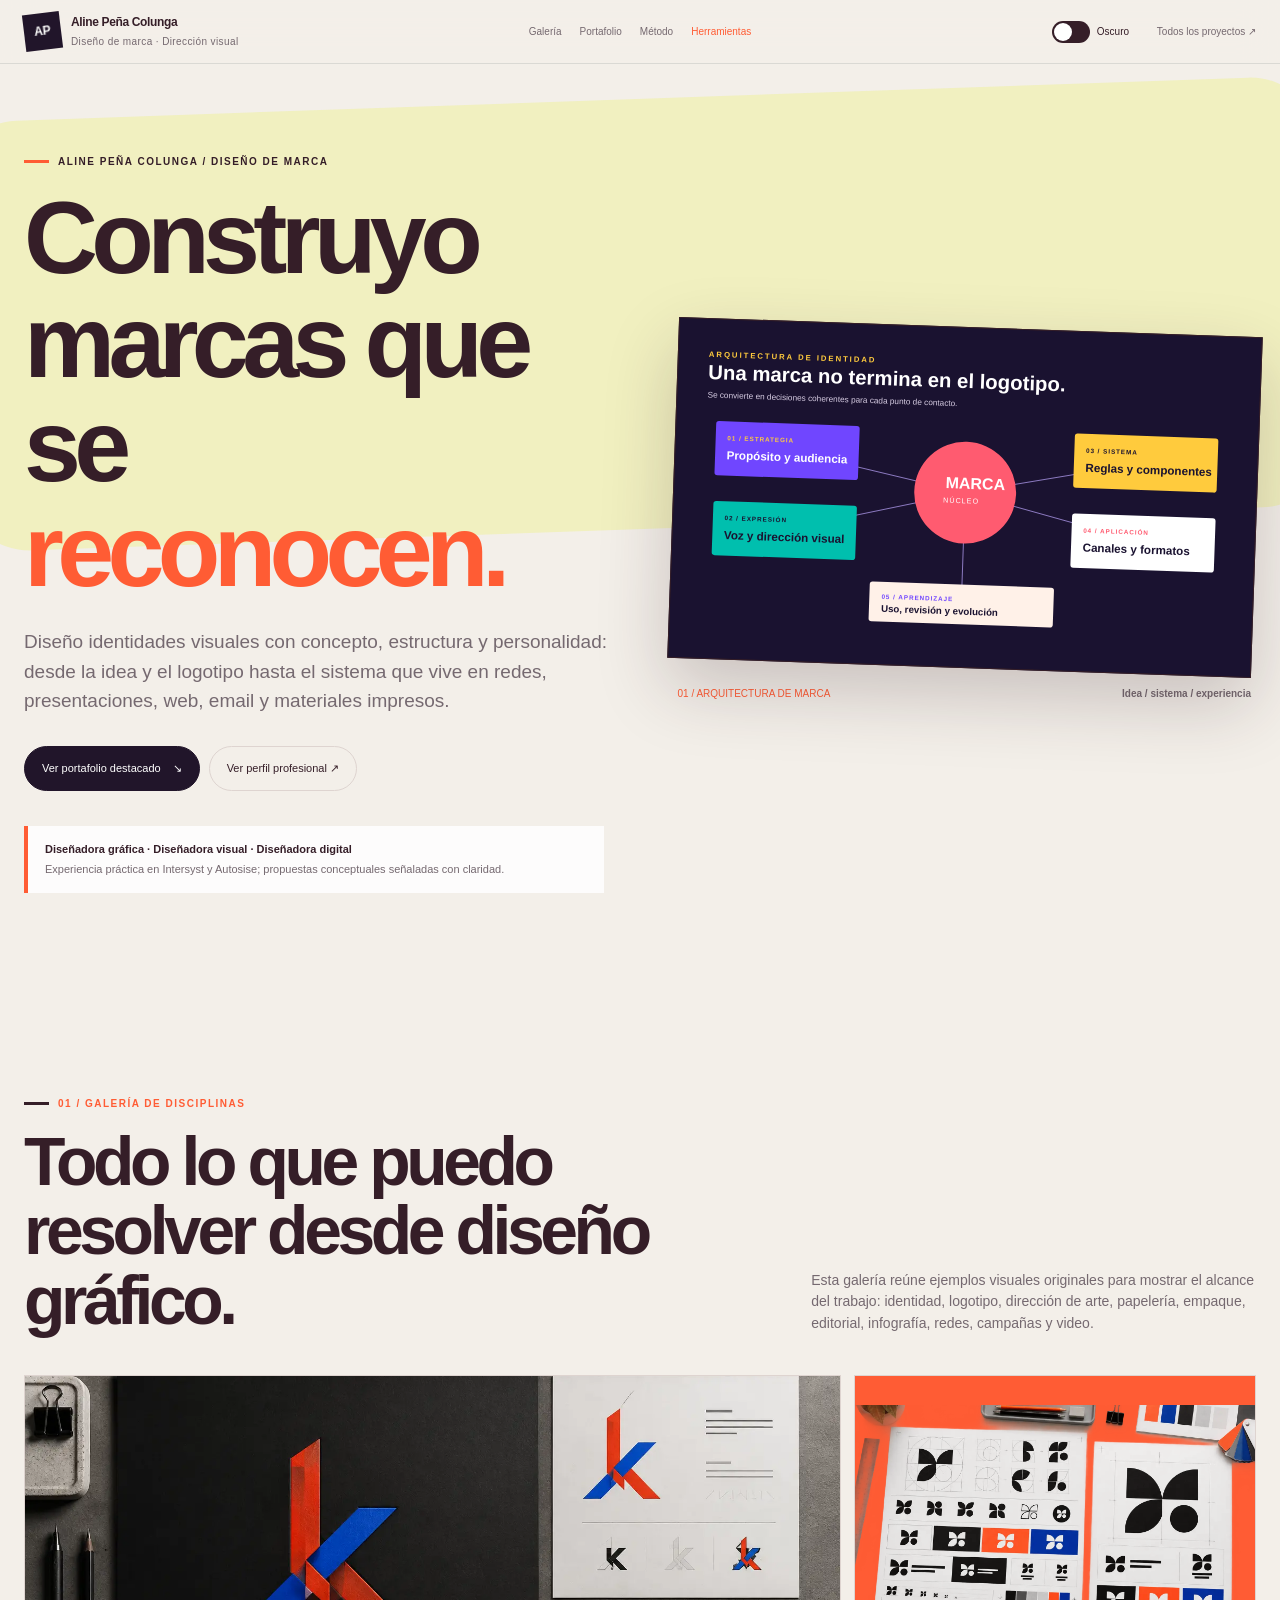
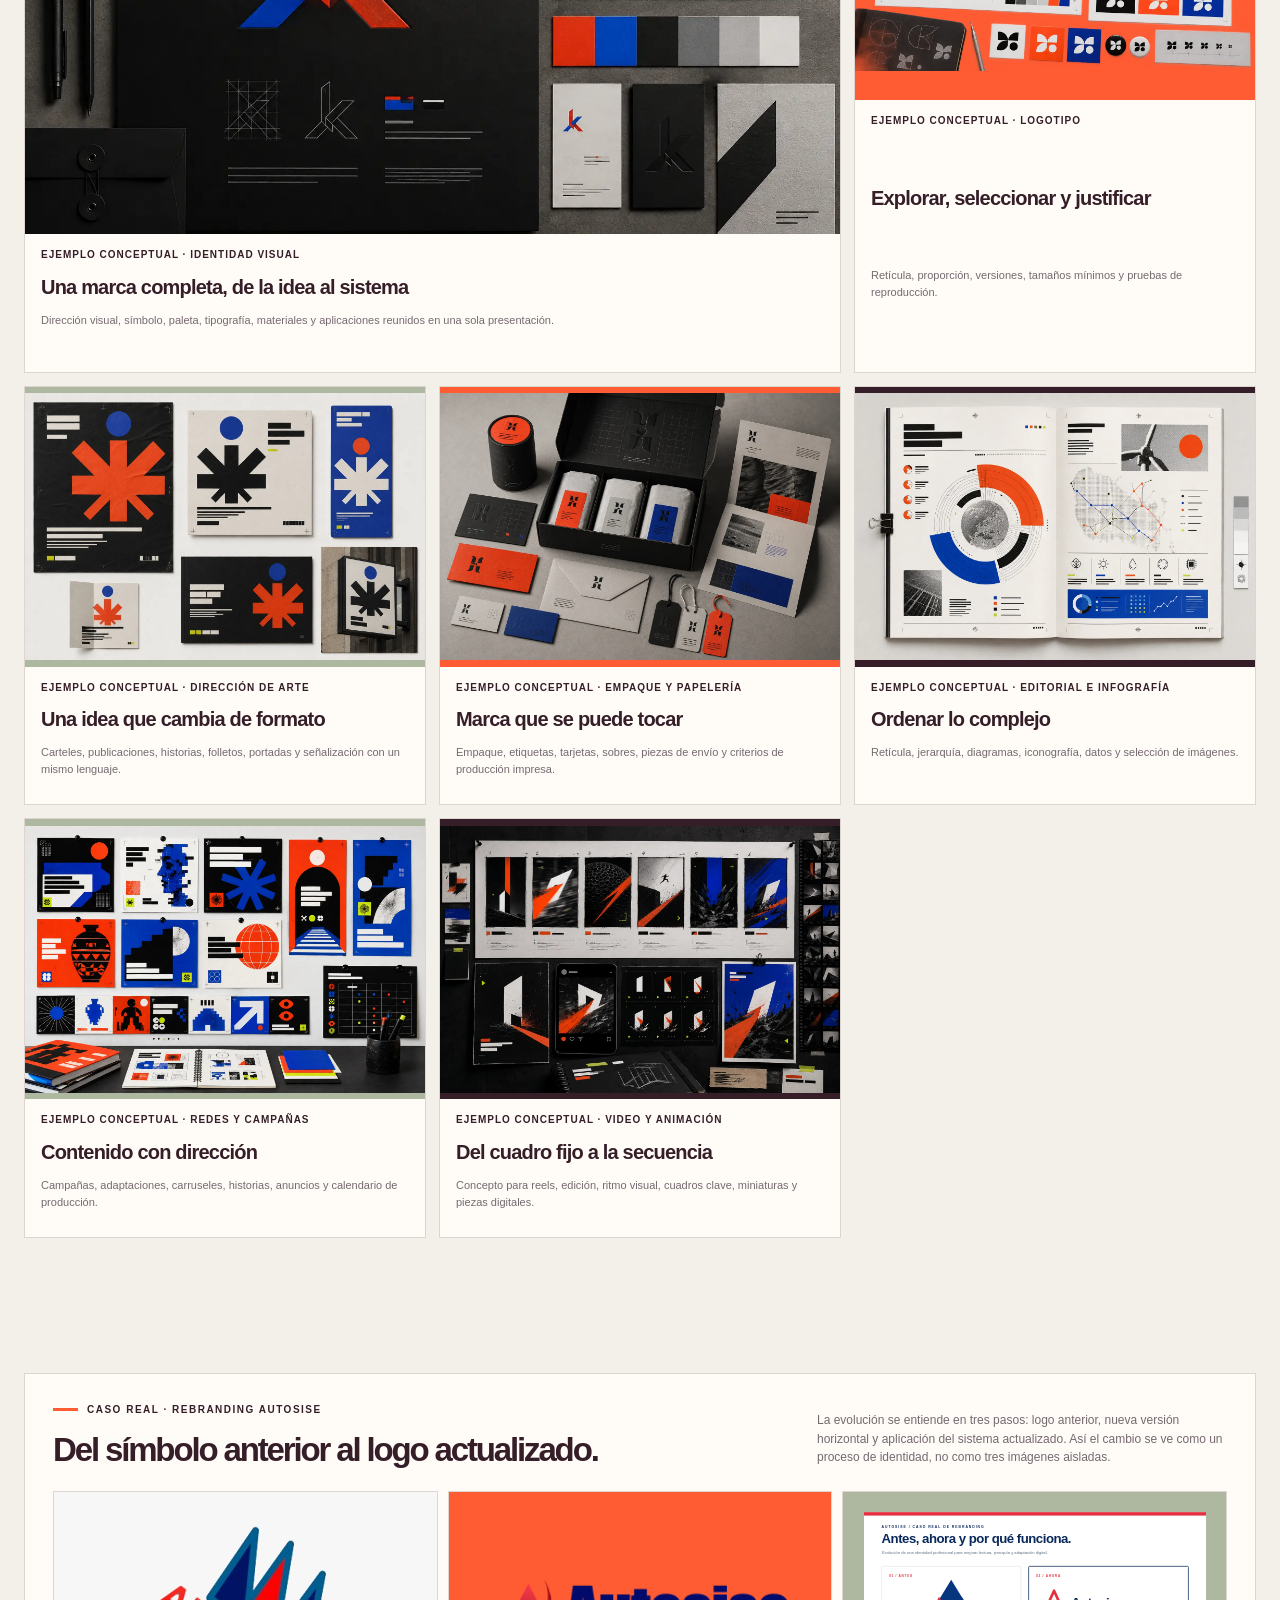
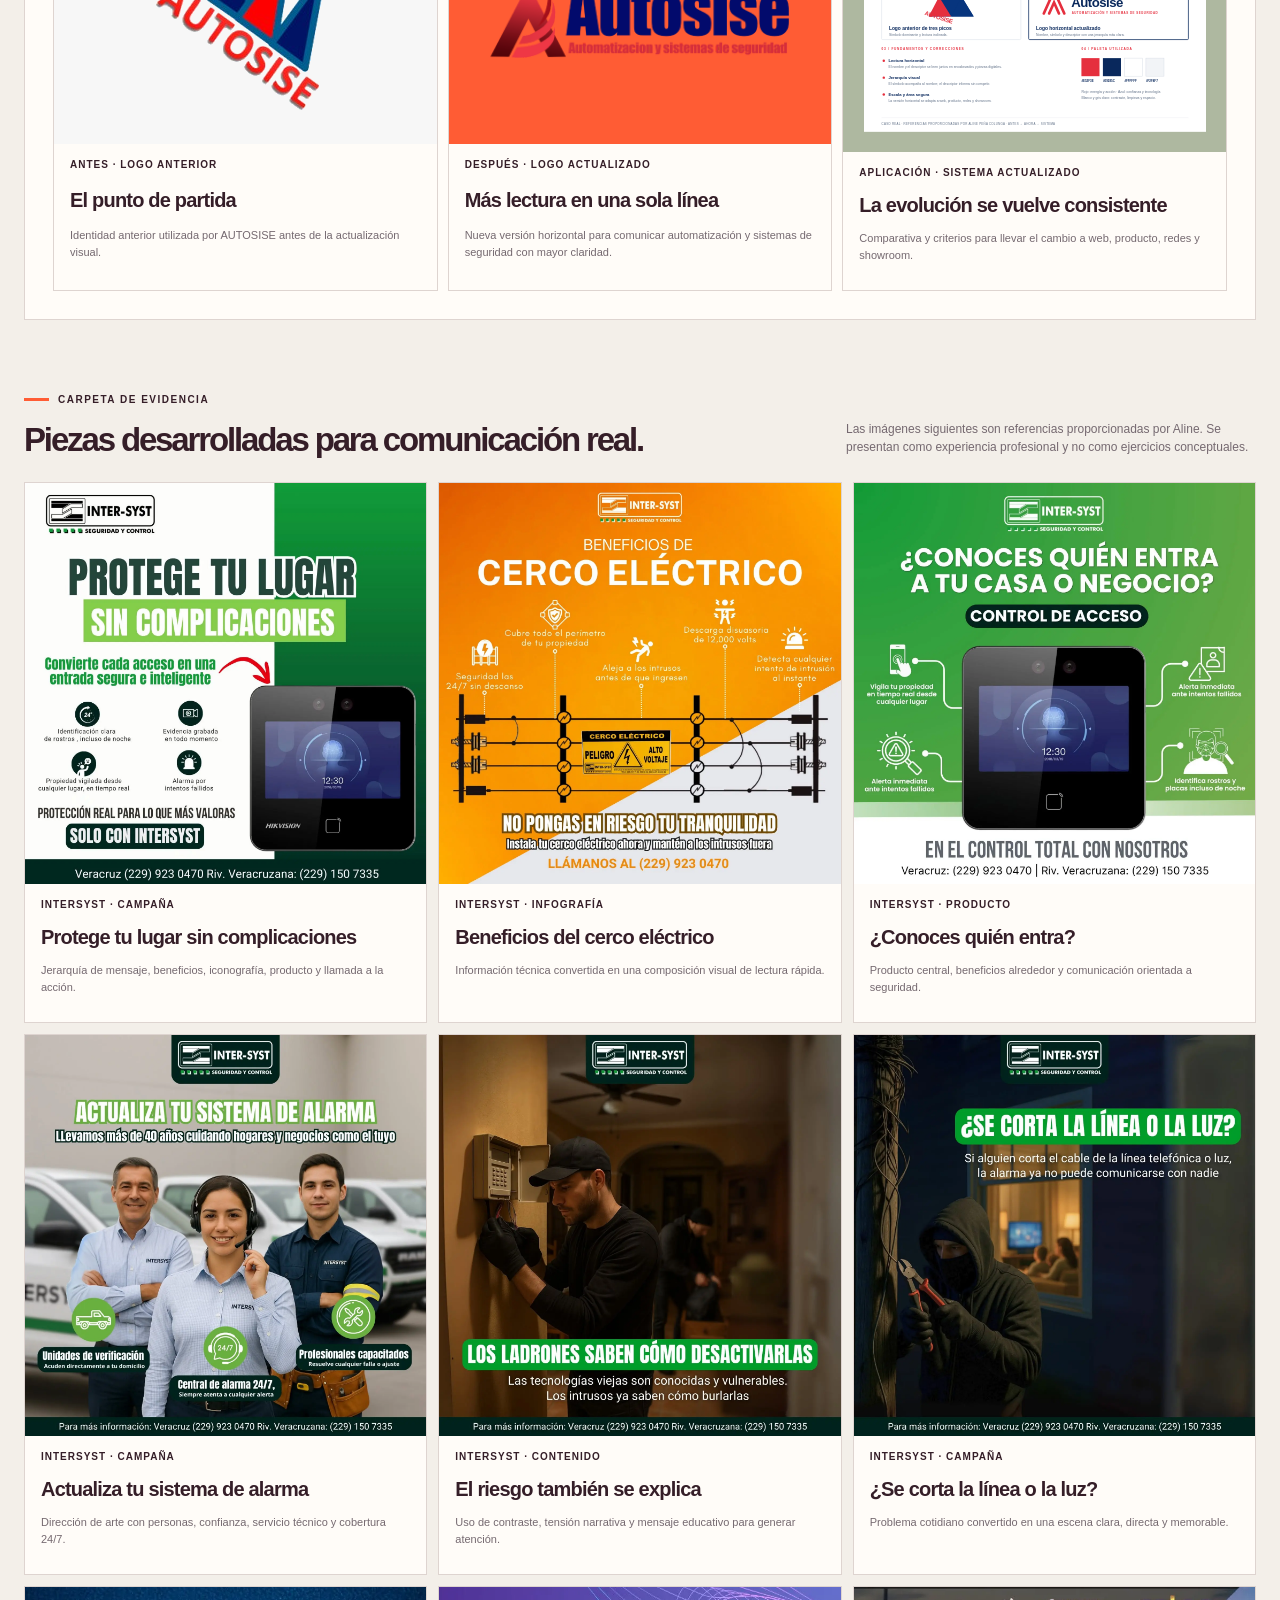
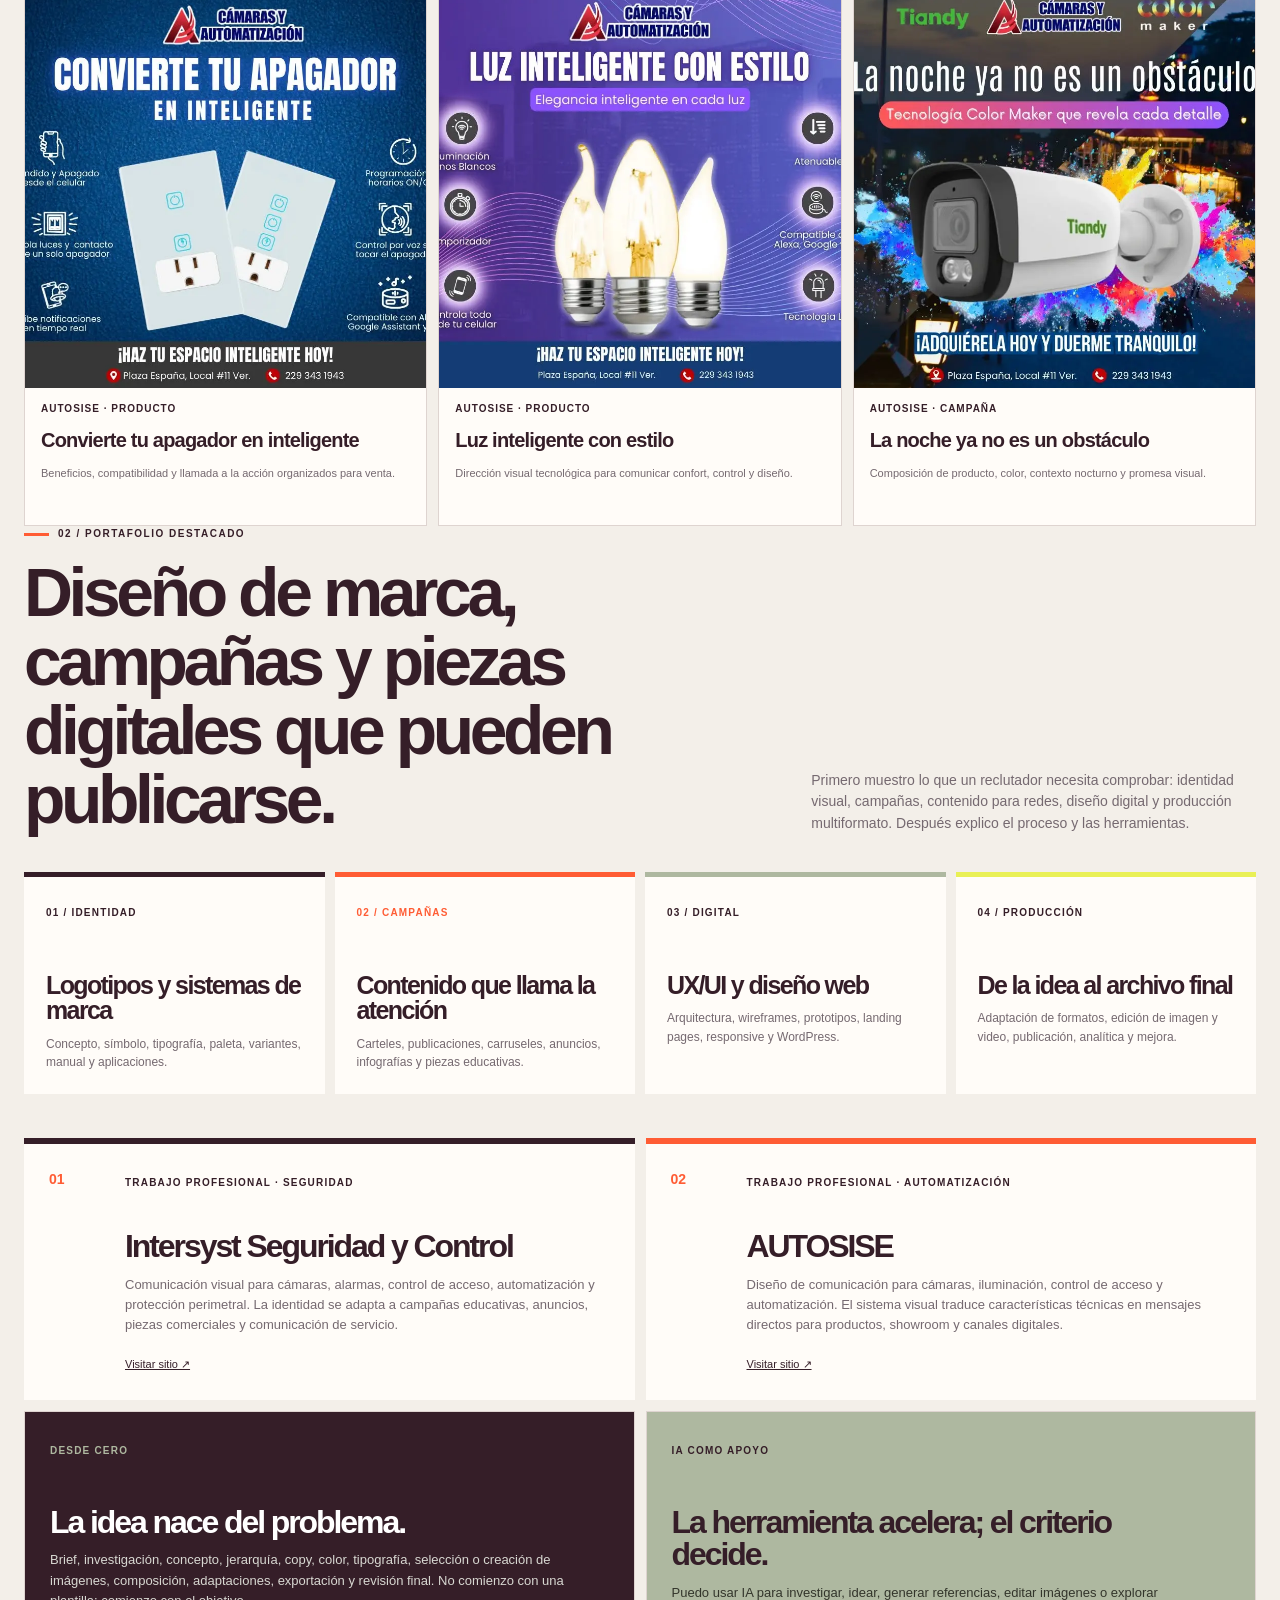
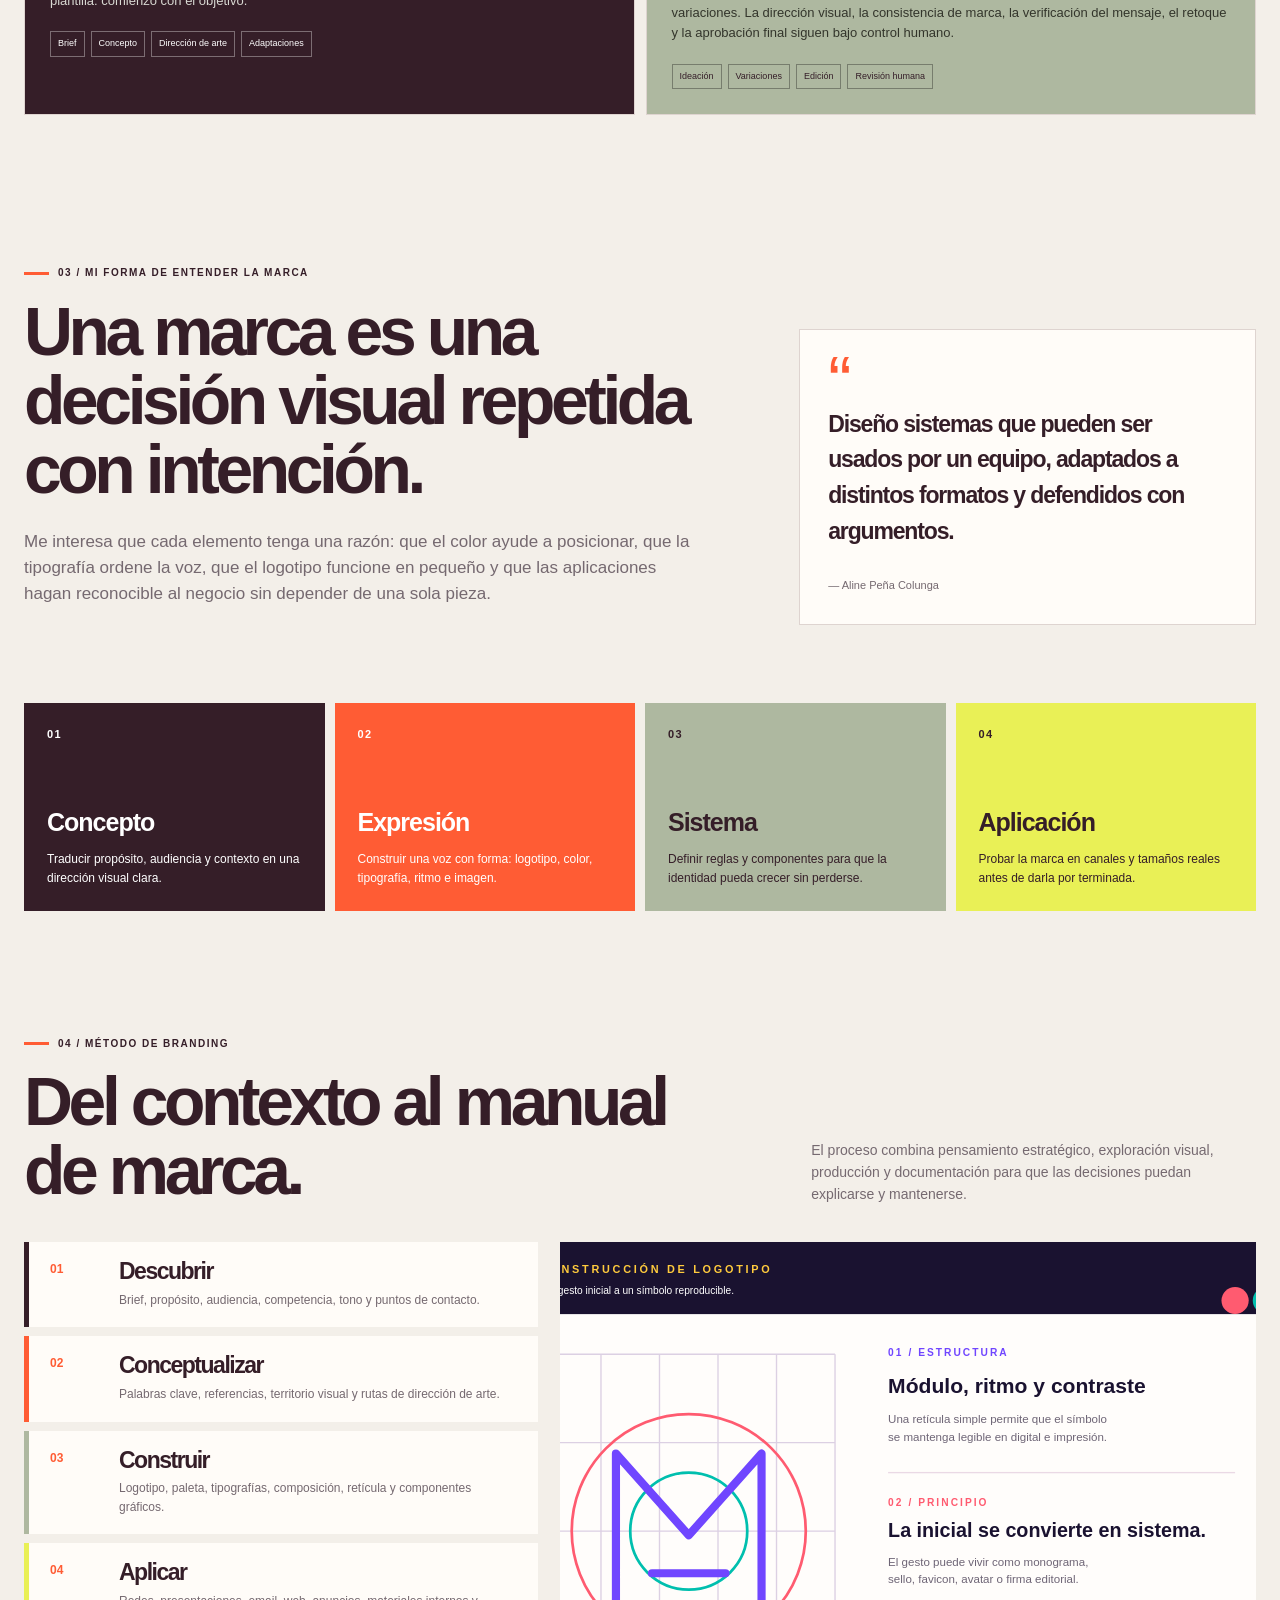
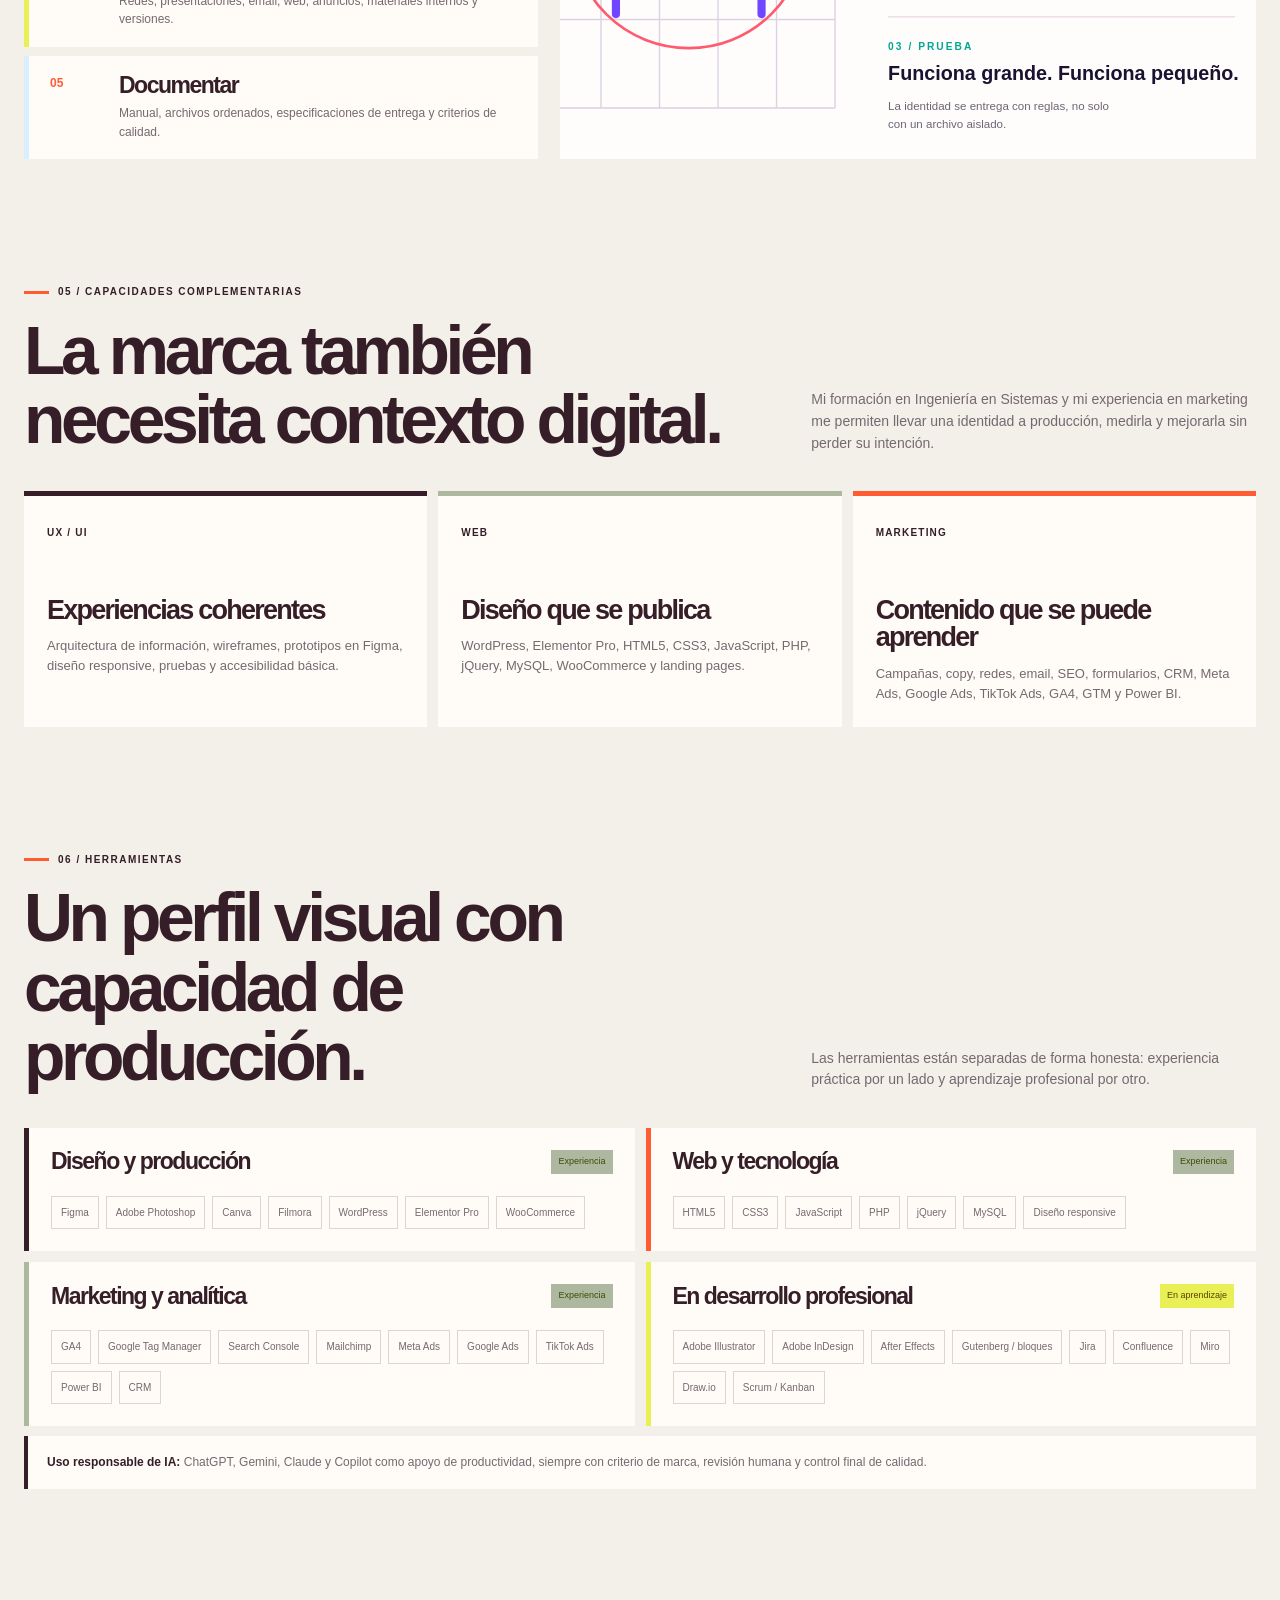
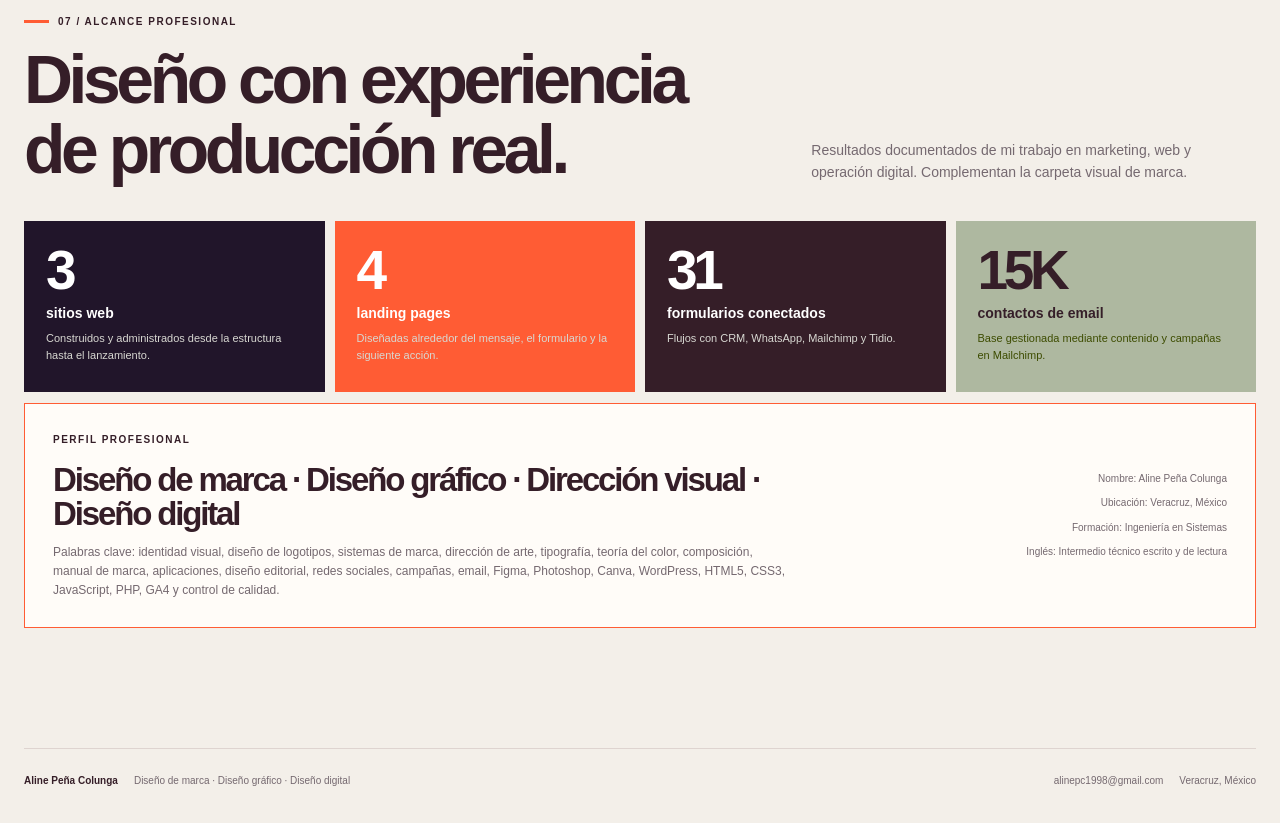
==== index.html @ 068aef18 "Retirar exploraciones conceptuales del portafolio" ====
<!doctype html>
<html lang="es">
  <head>
    <meta charset="UTF-8" />
    <meta name="viewport" content="width=device-width, initial-scale=1" />
    <meta name="description" content="Portafolio de diseño gráfico de Aline Peña Colunga: logos minimalistas, identidad visual, campañas, contenido para redes, UX/UI, diseño web, dirección de arte y producción digital." />
    <meta name="keywords" content="diseño gráfico, logos minimalistas, identidad visual, sistemas de marca, dirección de arte, campañas, redes sociales, UX/UI, diseño web, Figma, Photoshop, Canva, WordPress, HTML5, CSS3, JavaScript, PHP, SEO" />
    <title>Aline Peña Colunga — Diseño de marca</title>
    <link rel="stylesheet" href="styles.css?v=20260820-4" />
  </head>
  <body>
    <div class="scroll-progress" id="scroll-progress"></div>
    <header class="site-header">
      <a class="brand" href="#top" aria-label="Inicio de Aline Peña Colunga"><span class="brand-mark">AP</span><span><strong>Aline Peña Colunga</strong><small>Diseño de marca · Dirección visual</small></span></a>
      <nav class="main-nav" aria-label="Navegación principal"><a href="#gallery">Galería</a><a href="#professional-work">Portafolio</a><a href="#method">Método</a><a href="#tools">Herramientas</a></nav>
      <div class="header-actions"><button class="theme-toggle" id="theme-toggle" type="button" aria-label="Cambiar tema" aria-pressed="false"><span class="theme-track" aria-hidden="true"><span class="theme-knob"></span></span><span class="theme-label">Oscuro</span></button><a class="back-link" href="https://alinepc9128.github.io/portafolio-de-trabajo/labs/index.html">Todos los proyectos ↗</a></div>
    </header>

    <main id="top">
      <section class="hero section-wrap">
        <div class="hero-copy">
          <p class="eyebrow"><span></span> ALINE PEÑA COLUNGA / DISEÑO DE MARCA</p>
          <h1>Construyo marcas que se <em>reconocen.</em></h1>
          <p class="hero-lead">Diseño identidades visuales con concepto, estructura y personalidad: desde la idea y el logotipo hasta el sistema que vive en redes, presentaciones, web, email y materiales impresos.</p>
          <div class="hero-actions"><a class="button button-primary" href="#professional-work">Ver portafolio destacado <span>↘</span></a><a class="button button-ghost" href="evidence/ats-profile.md">Ver perfil profesional ↗</a></div>
          <div class="hero-note"><strong>Diseñadora gráfica · Diseñadora visual · Diseñadora digital</strong><span>Experiencia práctica en Intersyst y Autosise; propuestas conceptuales señaladas con claridad.</span></div>
        </div>
        <div class="hero-art"><div class="hero-frame"><img src="assets/brand-identity-map.svg" alt="Arquitectura visual de una marca: estrategia, expresión, sistema, aplicación y aprendizaje." /></div><div class="hero-caption"><span>01 / ARQUITECTURA DE MARCA</span><b>Idea / sistema / experiencia</b></div></div>
      </section>

      <section class="manifesto section-wrap" id="brand">
        <div class="manifesto-main"><p class="eyebrow"><span></span> 03 / MI FORMA DE ENTENDER LA MARCA</p><h2>Una marca es una decisión visual repetida con intención.</h2><p>Me interesa que cada elemento tenga una razón: que el color ayude a posicionar, que la tipografía ordene la voz, que el logotipo funcione en pequeño y que las aplicaciones hagan reconocible al negocio sin depender de una sola pieza.</p></div>
        <div class="manifesto-side"><span class="quote-mark">“</span><p>Diseño sistemas que pueden ser usados por un equipo, adaptados a distintos formatos y defendidos con argumentos.</p><small>— Aline Peña Colunga</small></div>
      </section>

      <section class="brand-principles section-wrap"><div class="principle-card principle-violet"><span>01</span><strong>Concepto</strong><p>Traducir propósito, audiencia y contexto en una dirección visual clara.</p></div><div class="principle-card principle-coral"><span>02</span><strong>Expresión</strong><p>Construir una voz con forma: logotipo, color, tipografía, ritmo e imagen.</p></div><div class="principle-card principle-teal"><span>03</span><strong>Sistema</strong><p>Definir reglas y componentes para que la identidad pueda crecer sin perderse.</p></div><div class="principle-card principle-yellow"><span>04</span><strong>Aplicación</strong><p>Probar la marca en canales y tamaños reales antes de darla por terminada.</p></div></section>

      <section class="section-wrap section professional-section" id="professional-work">
        <div class="section-heading"><div><p class="eyebrow"><span></span> 02 / PORTAFOLIO DESTACADO</p><h2>Diseño de marca, campañas y piezas digitales que pueden publicarse.</h2></div><p>Primero muestro lo que un reclutador necesita comprobar: identidad visual, campañas, contenido para redes, diseño digital y producción multiformato. Después explico el proceso y las herramientas.</p></div>
        <div class="portfolio-focus">
          <article><span>01 / IDENTIDAD</span><h3>Logotipos y sistemas de marca</h3><p>Concepto, símbolo, tipografía, paleta, variantes, manual y aplicaciones.</p></article>
          <article><span>02 / CAMPAÑAS</span><h3>Contenido que llama la atención</h3><p>Carteles, publicaciones, carruseles, anuncios, infografías y piezas educativas.</p></article>
          <article><span>03 / DIGITAL</span><h3>UX/UI y diseño web</h3><p>Arquitectura, wireframes, prototipos, landing pages, responsive y WordPress.</p></article>
          <article><span>04 / PRODUCCIÓN</span><h3>De la idea al archivo final</h3><p>Adaptación de formatos, edición de imagen y video, publicación, analítica y mejora.</p></article>
        </div>
        <div class="rebrand-case">
          <div class="reference-heading"><div><p class="eyebrow"><span></span> CASO REAL · REBRANDING AUTOSISE</p><h3>Del símbolo anterior al logo actualizado.</h3></div><p>La evolución se entiende en tres pasos: logo anterior, nueva versión horizontal y aplicación del sistema actualizado. Así el cambio se ve como un proceso de identidad, no como tres imágenes aisladas.</p></div>
          <div class="rebrand-grid">
            <article class="evidence-card rebrand-card" data-title="AUTOSISE — logo anterior de tres picos"><div class="evidence-image current-logo-social"><img src="assets/rebranding-autosise/autosise-logo-old-transparent.png" alt="Logo anterior de AUTOSISE con símbolo de tres picos, sin fondo." /></div><span>ANTES · LOGO ANTERIOR</span><strong>El punto de partida</strong><small>Identidad anterior utilizada por AUTOSISE antes de la actualización visual.</small></article>
            <article class="evidence-card rebrand-card" data-title="AUTOSISE — logo actualizado horizontal"><div class="evidence-image current-logo-web"><img src="assets/rebranding-autosise/autosise-logo-new-transparent.png" alt="Logo actualizado horizontal de AUTOSISE con símbolo rojo, nombre azul y descriptor, sin fondo." /></div><span>DESPUÉS · LOGO ACTUALIZADO</span><strong>Más lectura en una sola línea</strong><small>Nueva versión horizontal para comunicar automatización y sistemas de seguridad con mayor claridad.</small></article>
            <article class="evidence-card rebrand-card rebrand-proposal" data-title="AUTOSISE — sistema de aplicación del rebranding"><div class="evidence-image"><img src="assets/rebranding-autosise/autosise-rebrand-concept.svg" alt="Lámina que explica la evolución del logo anterior al logo actualizado de AUTOSISE y sus reglas de aplicación." /></div><span>APLICACIÓN · SISTEMA ACTUALIZADO</span><strong>La evolución se vuelve consistente</strong><small>Comparativa y criterios para llevar el cambio a web, producto, redes y showroom.</small></article>
          </div>
        </div>
        <div class="professional-intro">
          <article class="company-card company-intersyst"><div class="company-index">01</div><div><span>TRABAJO PROFESIONAL · SEGURIDAD</span><h3>Intersyst Seguridad y Control</h3><p>Comunicación visual para cámaras, alarmas, control de acceso, automatización y protección perimetral. La identidad se adapta a campañas educativas, anuncios, piezas comerciales y comunicación de servicio.</p><a class="text-button" href="https://intersyst.com.mx/" target="_blank" rel="noreferrer">Visitar sitio ↗</a></div></article>
          <article class="company-card company-autosise"><div class="company-index">02</div><div><span>TRABAJO PROFESIONAL · AUTOMATIZACIÓN</span><h3>AUTOSISE</h3><p>Diseño de comunicación para cámaras, iluminación, control de acceso y automatización. El sistema visual traduce características técnicas en mensajes directos para productos, showroom y canales digitales.</p><a class="text-button" href="https://autosise.com.mx/" target="_blank" rel="noreferrer">Visitar sitio ↗</a></div></article>
        </div>
        <div class="production-approach">
          <article class="approach-card"><span>DESDE CERO</span><h3>La idea nace del problema.</h3><p>Brief, investigación, concepto, jerarquía, copy, color, tipografía, selección o creación de imágenes, composición, adaptaciones, exportación y revisión final. No comienzo con una plantilla: comienzo con el objetivo.</p><div class="approach-tags"><span>Brief</span><span>Concepto</span><span>Dirección de arte</span><span>Adaptaciones</span></div></article>
          <article class="approach-card approach-ai"><span>IA COMO APOYO</span><h3>La herramienta acelera; el criterio decide.</h3><p>Puedo usar IA para investigar, idear, generar referencias, editar imágenes o explorar variaciones. La dirección visual, la consistencia de marca, la verificación del mensaje, el retoque y la aprobación final siguen bajo control humano.</p><div class="approach-tags"><span>Ideación</span><span>Variaciones</span><span>Edición</span><span>Revisión humana</span></div></article>
        </div>
        <div class="reference-heading evidence-section-heading"><div><p class="eyebrow"><span></span> CARPETA DE EVIDENCIA</p><h3>Piezas desarrolladas para comunicación real.</h3></div><p>Las imágenes siguientes son referencias proporcionadas por Aline. Se presentan como experiencia profesional y no como ejercicios conceptuales.</p></div>
        <div class="reference-gallery evidence-section-gallery">
          <article class="evidence-card reference-card" data-title="Intersyst — Protege tu lugar sin complicaciones"><div class="evidence-image"><img src="assets/professional/intersyst-access-control.webp" alt="Pieza de campaña de Intersyst sobre control de acceso y protección de espacios." /></div><span>INTERSYST · CAMPAÑA</span><strong>Protege tu lugar sin complicaciones</strong><small>Jerarquía de mensaje, beneficios, iconografía, producto y llamada a la acción.</small></article>
          <article class="evidence-card reference-card" data-title="Intersyst — Beneficios del cerco eléctrico"><div class="evidence-image"><img src="assets/professional/intersyst-electric-fence.webp" alt="Pieza de campaña de Intersyst sobre los beneficios del cerco eléctrico." /></div><span>INTERSYST · INFOGRAFÍA</span><strong>Beneficios del cerco eléctrico</strong><small>Información técnica convertida en una composición visual de lectura rápida.</small></article>
          <article class="evidence-card reference-card" data-title="Intersyst — Control de acceso"><div class="evidence-image"><img src="assets/professional/intersyst-access-control-green.webp" alt="Pieza de campaña verde de Intersyst sobre control de acceso." /></div><span>INTERSYST · PRODUCTO</span><strong>¿Conoces quién entra?</strong><small>Producto central, beneficios alrededor y comunicación orientada a seguridad.</small></article>
          <article class="evidence-card reference-card" data-title="Intersyst — Actualiza tu sistema de alarma"><div class="evidence-image"><img src="assets/professional/intersyst-alarm-team.webp" alt="Pieza de campaña de Intersyst sobre actualización de sistemas de alarma y equipo de trabajo." /></div><span>INTERSYST · CAMPAÑA</span><strong>Actualiza tu sistema de alarma</strong><small>Dirección de arte con personas, confianza, servicio técnico y cobertura 24/7.</small></article>
          <article class="evidence-card reference-card" data-title="Intersyst — Los ladrones saben cómo desactivarlas"><div class="evidence-image"><img src="assets/professional/intersyst-installer.webp" alt="Pieza de campaña de Intersyst sobre actualización de tecnología de seguridad." /></div><span>INTERSYST · CONTENIDO</span><strong>El riesgo también se explica</strong><small>Uso de contraste, tensión narrativa y mensaje educativo para generar atención.</small></article>
          <article class="evidence-card reference-card" data-title="Intersyst — Continuidad de comunicación"><div class="evidence-image"><img src="assets/professional/intersyst-connectivity.webp" alt="Pieza de campaña de Intersyst sobre continuidad de comunicación y seguridad." /></div><span>INTERSYST · CAMPAÑA</span><strong>¿Se corta la línea o la luz?</strong><small>Problema cotidiano convertido en una escena clara, directa y memorable.</small></article>
          <article class="evidence-card reference-card" data-title="AUTOSISE — Convierte tu apagador en inteligente"><div class="evidence-image"><img src="assets/professional/autosise-smart-switch.webp" alt="Pieza de AUTOSISE sobre apagadores inteligentes y control desde el celular." /></div><span>AUTOSISE · PRODUCTO</span><strong>Convierte tu apagador en inteligente</strong><small>Beneficios, compatibilidad y llamada a la acción organizados para venta.</small></article>
          <article class="evidence-card reference-card" data-title="AUTOSISE — Luz inteligente con estilo"><div class="evidence-image"><img src="assets/professional/autosise-smart-light.webp" alt="Pieza de AUTOSISE sobre iluminación inteligente y control desde el celular." /></div><span>AUTOSISE · PRODUCTO</span><strong>Luz inteligente con estilo</strong><small>Dirección visual tecnológica para comunicar confort, control y diseño.</small></article>
          <article class="evidence-card reference-card" data-title="AUTOSISE — Tecnología Color Maker"><div class="evidence-image"><img src="assets/professional/autosise-tiandy-camera.webp" alt="Pieza de AUTOSISE sobre cámara Tiandy con tecnología Color Maker." /></div><span>AUTOSISE · CAMPAÑA</span><strong>La noche ya no es un obstáculo</strong><small>Composición de producto, color, contexto nocturno y promesa visual.</small></article>
        </div>
      </section>

      <section class="section-wrap section design-lab" id="gallery">
        <div class="section-heading"><div><p class="eyebrow"><span></span> 01 / GALERÍA DE DISCIPLINAS</p><h2>Todo lo que puedo resolver desde diseño gráfico.</h2></div><p>Esta galería reúne ejemplos visuales originales para mostrar el alcance del trabajo: identidad, logotipo, dirección de arte, papelería, empaque, editorial, infografía, redes, campañas y video.</p></div>
        <div class="generated-gallery">
          <article class="evidence-card generated-card generated-featured" data-title="Identidad visual — tablero completo de marca"><div class="evidence-image"><img src="assets/brand-identity-generated.webp" alt="Tablero editorial de identidad visual con símbolo geométrico, paleta, aplicaciones y papelería." /></div><span>EJEMPLO CONCEPTUAL · IDENTIDAD VISUAL</span><strong>Una marca completa, de la idea al sistema</strong><small>Dirección visual, símbolo, paleta, tipografía, materiales y aplicaciones reunidos en una sola presentación.</small></article>
          <article class="evidence-card generated-card" data-title="Exploración de logotipo — construcción y versiones"><div class="evidence-image"><img src="assets/logo-exploration-generated.webp" alt="Exploración de logotipo con retícula geométrica, variaciones, versiones positivas y negativas." /></div><span>EJEMPLO CONCEPTUAL · LOGOTIPO</span><strong>Explorar, seleccionar y justificar</strong><small>Retícula, proporción, versiones, tamaños mínimos y pruebas de reproducción.</small></article>
          <article class="evidence-card generated-card" data-title="Aplicaciones gráficas — cartel, publicaciones, volante y señalización"><div class="evidence-image"><img src="assets/graphic-applications-generated.webp" alt="Tablero de aplicaciones gráficas con cartel, publicaciones, historias, folleto, presentación y señalización." /></div><span>EJEMPLO CONCEPTUAL · DIRECCIÓN DE ARTE</span><strong>Una idea que cambia de formato</strong><small>Carteles, publicaciones, historias, folletos, portadas y señalización con un mismo lenguaje.</small></article>
          <article class="evidence-card generated-card" data-title="Papelería y empaque — identidad aplicada a producción física"><div class="evidence-image"><img src="assets/packaging-stationery-generated.webp" alt="Sistema de papelería y empaque con caja, etiquetas, sobres, tarjetas y piezas impresas." /></div><span>EJEMPLO CONCEPTUAL · EMPAQUE Y PAPELERÍA</span><strong>Marca que se puede tocar</strong><small>Empaque, etiquetas, tarjetas, sobres, piezas de envío y criterios de producción impresa.</small></article>
          <article class="evidence-card generated-card" data-title="Diseño editorial e infografía — información con estructura"><div class="evidence-image"><img src="assets/editorial-infographic-generated.webp" alt="Doble página editorial con infografías, gráficas, mapa, iconos y retícula de información." /></div><span>EJEMPLO CONCEPTUAL · EDITORIAL E INFOGRAFÍA</span><strong>Ordenar lo complejo</strong><small>Retícula, jerarquía, diagramas, iconografía, datos y selección de imágenes.</small></article>
          <article class="evidence-card generated-card" data-title="Campaña para redes — sistema de contenido multiformato"><div class="evidence-image"><img src="assets/social-campaign-generated.webp" alt="Tablero de campaña para redes con publicaciones cuadradas, historias, carrusel y calendario visual." /></div><span>EJEMPLO CONCEPTUAL · REDES Y CAMPAÑAS</span><strong>Contenido con dirección</strong><small>Campañas, adaptaciones, carruseles, historias, anuncios y calendario de producción.</small></article>
          <article class="evidence-card generated-card" data-title="Guion gráfico de campaña — video, reels y movimiento"><div class="evidence-image"><img src="assets/motion-storyboard-generated.webp" alt="Guion gráfico de campaña con seis escenas, cuadros para video, reel, cartel y secuencia de movimiento." /></div><span>EJEMPLO CONCEPTUAL · VIDEO Y ANIMACIÓN</span><strong>Del cuadro fijo a la secuencia</strong><small>Concepto para reels, edición, ritmo visual, cuadros clave, miniaturas y piezas digitales.</small></article>
        </div>
      </section>


      <section class="section-wrap section" id="method">
        <div class="section-heading"><div><p class="eyebrow"><span></span> 04 / MÉTODO DE BRANDING</p><h2>Del contexto al manual de marca.</h2></div><p>El proceso combina pensamiento estratégico, exploración visual, producción y documentación para que las decisiones puedan explicarse y mantenerse.</p></div>
        <div class="method-layout"><div class="method-steps"><article><b>01</b><div><h3>Descubrir</h3><p>Brief, propósito, audiencia, competencia, tono y puntos de contacto.</p></div></article><article><b>02</b><div><h3>Conceptualizar</h3><p>Palabras clave, referencias, territorio visual y rutas de dirección de arte.</p></div></article><article><b>03</b><div><h3>Construir</h3><p>Logotipo, paleta, tipografías, composición, retícula y componentes gráficos.</p></div></article><article><b>04</b><div><h3>Aplicar</h3><p>Redes, presentaciones, email, web, anuncios, materiales internos y versiones.</p></div></article><article><b>05</b><div><h3>Documentar</h3><p>Manual, archivos ordenados, especificaciones de entrega y criterios de calidad.</p></div></article></div><div class="method-poster"><img src="assets/logo-construction.svg" alt="Poster editorial sobre construcción de logotipo y sistema visual." /></div></div>
      </section>

      <section class="section-wrap section secondary-section" id="support">
        <div class="section-heading"><div><p class="eyebrow"><span></span> 05 / CAPACIDADES COMPLEMENTARIAS</p><h2>La marca también necesita contexto digital.</h2></div><p>Mi formación en Ingeniería en Sistemas y mi experiencia en marketing me permiten llevar una identidad a producción, medirla y mejorarla sin perder su intención.</p></div>
        <div class="support-grid"><article><span>UX / UI</span><h3>Experiencias coherentes</h3><p>Arquitectura de información, wireframes, prototipos en Figma, diseño responsive, pruebas y accesibilidad básica.</p></article><article><span>WEB</span><h3>Diseño que se publica</h3><p>WordPress, Elementor Pro, HTML5, CSS3, JavaScript, PHP, jQuery, MySQL, WooCommerce y landing pages.</p></article><article><span>MARKETING</span><h3>Contenido que se puede aprender</h3><p>Campañas, copy, redes, email, SEO, formularios, CRM, Meta Ads, Google Ads, TikTok Ads, GA4, GTM y Power BI.</p></article></div>
      </section>

      <section class="section-wrap section tools-section" id="tools">
        <div class="section-heading"><div><p class="eyebrow"><span></span> 06 / HERRAMIENTAS</p><h2>Un perfil visual con capacidad de producción.</h2></div><p>Las herramientas están separadas de forma honesta: experiencia práctica por un lado y aprendizaje profesional por otro.</p></div>
        <div class="tool-matrix"><article><div class="tool-heading"><h3>Diseño y producción</h3><span class="status status-core">Experiencia</span></div><div class="tool-list"><span>Figma</span><span>Adobe Photoshop</span><span>Canva</span><span>Filmora</span><span>WordPress</span><span>Elementor Pro</span><span>WooCommerce</span></div></article><article><div class="tool-heading"><h3>Web y tecnología</h3><span class="status status-core">Experiencia</span></div><div class="tool-list"><span>HTML5</span><span>CSS3</span><span>JavaScript</span><span>PHP</span><span>jQuery</span><span>MySQL</span><span>Diseño responsive</span></div></article><article><div class="tool-heading"><h3>Marketing y analítica</h3><span class="status status-core">Experiencia</span></div><div class="tool-list"><span>GA4</span><span>Google Tag Manager</span><span>Search Console</span><span>Mailchimp</span><span>Meta Ads</span><span>Google Ads</span><span>TikTok Ads</span><span>Power BI</span><span>CRM</span></div></article><article><div class="tool-heading"><h3>En desarrollo profesional</h3><span class="status status-learning">En aprendizaje</span></div><div class="tool-list"><span>Adobe Illustrator</span><span>Adobe InDesign</span><span>After Effects</span><span>Gutenberg / bloques</span><span>Jira</span><span>Confluence</span><span>Miro</span><span>Draw.io</span><span>Scrum / Kanban</span></div></article></div>
        <div class="tool-note"><strong>Uso responsable de IA:</strong> ChatGPT, Gemini, Claude y Copilot como apoyo de productividad, siempre con criterio de marca, revisión humana y control final de calidad.</div>
      </section>

      <section class="section-wrap section proof-section" id="proof">
        <div class="section-heading"><div><p class="eyebrow"><span></span> 07 / ALCANCE PROFESIONAL</p><h2>Diseño con experiencia de producción real.</h2></div><p>Resultados documentados de mi trabajo en marketing, web y operación digital. Complementan la carpeta visual de marca.</p></div>
        <div class="impact-grid"><article><strong data-count="3">3</strong><span>sitios web</span><small>Construidos y administrados desde la estructura hasta el lanzamiento.</small></article><article><strong data-count="4">4</strong><span>landing pages</span><small>Diseñadas alrededor del mensaje, el formulario y la siguiente acción.</small></article><article><strong data-count="31">31</strong><span>formularios conectados</span><small>Flujos con CRM, WhatsApp, Mailchimp y Tidio.</small></article><article><strong data-count="15000">15K</strong><span>contactos de email</span><small>Base gestionada mediante contenido y campañas en Mailchimp.</small></article></div>
        <div class="ats-card"><div><span class="eyebrow">PERFIL PROFESIONAL</span><h3>Diseño de marca · Diseño gráfico · Dirección visual · Diseño digital</h3><p>Palabras clave: identidad visual, diseño de logotipos, sistemas de marca, dirección de arte, tipografía, teoría del color, composición, manual de marca, aplicaciones, diseño editorial, redes sociales, campañas, email, Figma, Photoshop, Canva, WordPress, HTML5, CSS3, JavaScript, PHP, GA4 y control de calidad.</p></div><div class="ats-facts"><span>Nombre: Aline Peña Colunga</span><span>Ubicación: Veracruz, México</span><span>Formación: Ingeniería en Sistemas</span><span>Inglés: Intermedio técnico escrito y de lectura</span></div></div>
      </section>

    </main>

    <footer class="site-footer"><div><strong>Aline Peña Colunga</strong><span>Diseño de marca · Diseño gráfico · Diseño digital</span></div><div><a href="mailto:alinepc1998@gmail.com">alinepc1998@gmail.com</a><span>Veracruz, México</span></div></footer>

    <div class="modal" id="asset-modal" aria-hidden="true"><div class="modal-backdrop" data-close-modal></div><div class="modal-dialog" role="dialog" aria-modal="true" aria-labelledby="modal-title"><button class="modal-close" type="button" data-close-modal aria-label="Cerrar vista previa">×</button><p class="eyebrow"><span></span> VISTA PREVIA</p><h2 id="modal-title">Proyecto seleccionado</h2><img id="modal-image" src="" alt="" /><p id="modal-description"></p></div></div>
    <div id="toast" class="toast" role="status" aria-live="polite"></div>
    <script src="app.js"></script>
  </body>
</html>
---- styles.css ----
:root {
  --bg: #f3efe9;
  --paper: #fffcf8;
  --ink: #351e28;
  --muted: #756970;
  --line: #ded4d0;
  --violet: #351e28;
  --coral: #ff5c34;
  --teal: #aeb8a0;
  --yellow: #e9f056;
  --blue: #d7efff;
  --navy: #21152a;
  --shadow: 0 24px 64px rgba(53, 30, 40, .16);
}

* { box-sizing: border-box; }
html { scroll-behavior: smooth; }
body {
  margin: 0;
  color: var(--ink);
  background: var(--bg);
  font: 15px/1.55 Arial, Helvetica, sans-serif;
  transition: background .25s, color .25s;
}
body.modal-open { overflow: hidden; }
a { color: inherit; }
.scroll-progress {
  position: fixed;
  top: 0;
  left: 0;
  z-index: 30;
  width: 100%;
  height: 4px;
  background: var(--coral);
  transform: scaleX(0);
  transform-origin: left;
}
.section-wrap { width: min(1260px, calc(100% - 48px)); margin-inline: auto; }

.site-header {
  position: sticky;
  top: 0;
  z-index: 20;
  display: grid;
  grid-template-columns: 1fr auto 1fr;
  align-items: center;
  gap: 20px;
  padding: 13px max(24px, calc((100% - 1260px) / 2));
  border-bottom: 1px solid rgba(216, 216, 210, .9);
  background: rgba(243, 239, 233, .92);
  backdrop-filter: blur(18px);
}
.brand { display: flex; align-items: center; gap: 10px; width: max-content; text-decoration: none; }
.brand-mark {
  display: grid;
  place-items: center;
  width: 37px;
  height: 37px;
  color: #fff;
  background: var(--navy);
  font-size: 12px;
  font-weight: 700;
  transform: rotate(-7deg);
}
.brand strong, .brand small { display: block; }
.brand strong { font-size: 12px; letter-spacing: -.03em; }
.brand small, .main-nav a, .back-link, .theme-toggle { font-size: 10px; }
.brand small { margin-top: 2px; color: var(--muted); letter-spacing: .04em; }
.main-nav { display: flex; justify-content: center; gap: 18px; }
.main-nav a, .back-link { color: var(--muted); text-decoration: none; }
.main-nav a:hover, .main-nav a.active, .back-link:hover { color: var(--coral); }
.header-actions { display: flex; align-items: center; justify-content: flex-end; gap: 16px; }
.theme-toggle {
  display: inline-flex;
  align-items: center;
  gap: 7px;
  padding: 2px 4px 2px 2px;
  border: 0;
  color: var(--ink);
  background: transparent;
  cursor: pointer;
}
.theme-track { display: inline-block; width: 38px; height: 22px; padding: 2px; border-radius: 999px; background: var(--ink); transition: .2s; }
.theme-knob { display: block; width: 18px; height: 18px; border-radius: 50%; background: #fff; transition: .2s; }
.theme-label { min-width: 40px; text-align: left; }

.eyebrow { display: flex; align-items: center; gap: 9px; margin: 0 0 16px; color: var(--violet); font-size: 10px; font-weight: 700; letter-spacing: .15em; }
.eyebrow span { display: inline-block; width: 25px; height: 3px; background: var(--coral); }
h1, h2, h3, p { margin-top: 0; }
h1, h2, h3 { letter-spacing: -.065em; line-height: 1.02; }
h1 { max-width: 700px; margin-bottom: 24px; font-size: clamp(58px, 8vw, 116px); font-weight: 800; }
h1 em { color: var(--coral); font-style: normal; }
h2 { font-size: clamp(39px, 5.3vw, 76px); }
h3 { font-size: 28px; }

.hero { position: relative; display: grid; grid-template-columns: 1fr 1fr; gap: 65px; align-items: center; min-height: 700px; padding: 90px 0 78px; }
.hero::before { position: absolute; inset: 35px -70px auto; z-index: -1; height: 430px; border-radius: 70px; background: var(--yellow); content: ''; opacity: .28; transform: rotate(-2deg); }
.hero-lead { max-width: 600px; color: var(--muted); font-size: 19px; }
.hero-actions { display: flex; flex-wrap: wrap; gap: 9px; margin-top: 30px; }
.button { display: inline-flex; align-items: center; justify-content: center; gap: 12px; padding: 13px 17px; border: 1px solid var(--line); border-radius: 999px; font-size: 11px; text-decoration: none; transition: .2s; }
.button-primary { border-color: var(--navy); color: #fff; background: var(--navy); }
.button-primary:hover { border-color: var(--coral); background: var(--coral); }
.button-ghost:hover { border-color: var(--coral); color: var(--coral); }
.hero-note { display: grid; gap: 3px; max-width: 580px; margin-top: 35px; padding: 15px 17px; border-left: 4px solid var(--coral); background: rgba(255, 255, 255, .85); font-size: 11px; }
.hero-note span { color: var(--muted); }
.hero-art { position: relative; }
.hero-frame { overflow: hidden; border: 1px solid var(--ink); background: var(--navy); box-shadow: 0 28px 70px rgba(53, 30, 40, .22); transform: rotate(2deg); }
.hero-frame img { display: block; width: 100%; height: auto; }
.hero-caption { display: flex; justify-content: space-between; gap: 12px; margin: 18px 5px; color: var(--muted); font-size: 10px; }
.hero-caption span { color: var(--coral); }

.manifesto { display: grid; grid-template-columns: 1.2fr .8fr; gap: 90px; padding: 80px 0 30px; }
.manifesto-main h2 { max-width: 850px; margin-bottom: 24px; }
.manifesto-main > p:last-child { max-width: 670px; color: var(--muted); font-size: 17px; }
.manifesto-side { align-self: end; padding: 28px; border: 1px solid var(--line); background: var(--paper); }
.quote-mark { display: block; color: var(--coral); font-size: 70px; line-height: .7; }
.manifesto-side p { font-size: 23px; font-weight: 700; letter-spacing: -.05em; }
.manifesto-side small { color: var(--muted); font-size: 11px; }
.brand-principles { display: grid; grid-template-columns: repeat(4, 1fr); gap: 10px; padding-top: 48px; }
.principle-card { min-height: 205px; padding: 23px; color: #fff; }
.principle-card span { display: block; margin-bottom: 60px; font-size: 11px; font-weight: 700; letter-spacing: .12em; }
.principle-card strong { display: block; font-size: 25px; letter-spacing: -.04em; }
.principle-card p { margin: 9px 0 0; font-size: 12px; }
.principle-violet { background: var(--violet); }
.principle-coral { background: var(--coral); }
.principle-teal { color: var(--ink); background: var(--teal); }
.principle-yellow { color: var(--ink); background: var(--yellow); }

.section { padding-top: 125px; }
.section-heading { display: grid; grid-template-columns: 1fr .62fr; gap: 70px; align-items: end; margin-bottom: 37px; }
.section-heading h2 { max-width: 760px; margin: 0; }
.section-heading > p { max-width: 470px; margin: 0; color: var(--muted); font-size: 14px; }
.filter-bar { display: flex; align-items: center; gap: 7px; margin-bottom: 18px; color: var(--muted); font-size: 10px; }
.filter { padding: 8px 11px; border: 1px solid var(--line); border-radius: 999px; color: var(--muted); background: transparent; font: inherit; cursor: pointer; }
.filter.active, .filter:hover { border-color: var(--coral); color: #fff; background: var(--coral); }

.case-grid { display: grid; grid-template-columns: repeat(2, 1fr); gap: 13px; }
.project-card { overflow: hidden; border: 1px solid var(--line); background: var(--paper); cursor: zoom-in; transition: transform .2s, border-color .2s, box-shadow .2s; }
.project-card:nth-child(4n+1) { border-top: 5px solid var(--violet); }
.project-card:nth-child(4n+2) { border-top: 5px solid var(--coral); }
.project-card:nth-child(4n+3) { border-top: 5px solid var(--teal); }
.project-card:nth-child(4n+4) { border-top: 5px solid var(--yellow); }
.project-featured { grid-row: span 2; }
.project-card:hover, .project-card:focus-visible, .evidence-card:hover, .evidence-card:focus-visible { border-color: var(--coral); transform: translateY(-4px); box-shadow: var(--shadow); outline: none; }
.project-card:focus-visible, .evidence-card:focus-visible { outline: 2px solid var(--yellow); outline-offset: 3px; }
.project-meta { display: flex; justify-content: space-between; gap: 15px; padding: 15px 19px; border-bottom: 1px solid var(--line); color: var(--violet); font-size: 10px; font-weight: 700; letter-spacing: .1em; }
.project-meta b { color: var(--coral); font-weight: 700; }
.project-image { display: grid; place-items: center; min-height: 260px; padding: 16px; background: var(--navy); }
.project-image.light { background: #fff; }
.project-card:nth-child(3n) .project-image { background: var(--violet); }
.project-card:nth-child(4n) .project-image { background: var(--coral); }
.project-image img { display: block; width: 100%; max-height: 430px; object-fit: contain; box-shadow: 0 18px 32px rgba(0, 0, 0, .13); }
.project-copy { padding: 21px; }
.project-label { color: var(--violet); font-size: 10px; font-weight: 700; letter-spacing: .1em; }
.project-copy h3 { margin: 7px 0 10px; }
.project-copy p { margin-bottom: 18px; color: var(--muted); font-size: 13px; }
.project-footer { display: flex; align-items: end; justify-content: space-between; gap: 15px; }
.tag-row { display: flex; flex-wrap: wrap; gap: 6px; }
.tag-row span { padding: 5px 7px; border: 1px solid var(--line); color: var(--muted); background: rgba(255, 255, 255, .6); font-size: 9px; }
.text-button { padding: 0; border: 0; color: var(--violet); background: transparent; font: 11px Arial, sans-serif; cursor: pointer; white-space: nowrap; }

.professional-section { display: flex; flex-direction: column; padding-top: 135px; }
.professional-section > .rebrand-case { order: 1 !important; }
.professional-section > .evidence-section-heading { order: 2 !important; }
.professional-section > .evidence-section-gallery { order: 3 !important; }
.professional-section > .section-heading { order: 4 !important; }
.professional-section > .portfolio-focus { order: 5 !important; }
.professional-section > .identity-lab { order: 6 !important; }
.professional-section > .professional-intro { order: 7 !important; }
.professional-section > .production-approach { order: 8 !important; }
.professional-section .section-heading h2 { max-width: 850px; }
.portfolio-focus { display: grid; grid-template-columns: repeat(4, 1fr); gap: 10px; margin-bottom: 44px; }
.portfolio-focus article { min-height: 220px; padding: 22px; border-top: 5px solid var(--violet); background: var(--paper); }
.portfolio-focus article:nth-child(2) { border-color: var(--coral); }
.portfolio-focus article:nth-child(3) { border-color: var(--teal); }
.portfolio-focus article:nth-child(4) { border-color: var(--yellow); }
.portfolio-focus span { color: var(--violet); font-size: 10px; font-weight: 700; letter-spacing: .12em; }
.portfolio-focus article:nth-child(2) span { color: var(--coral); }
.portfolio-focus h3 { margin: 51px 0 11px; font-size: 25px; }
.portfolio-focus p { margin: 0; color: var(--muted); font-size: 12px; }
.rebrand-case { margin: 0 0 72px; padding: 28px; border: 1px solid var(--line); background: var(--paper); }
.rebrand-case .reference-heading { margin-bottom: 24px; }
.rebrand-case .reference-heading h3 { max-width: 650px; }
.rebrand-grid { display: grid; grid-template-columns: repeat(3, 1fr); gap: 10px; }
.rebrand-card .evidence-image { min-height: 250px; display: grid; place-items: center; padding: 20px; background: #ffffff; }
.rebrand-card .evidence-image img { width: 100%; height: 100%; max-height: 250px; object-fit: contain; }
.rebrand-card .current-logo-social { background: #f7f7f7; }
.rebrand-card .current-logo-social img { max-width: 200px; }
.rebrand-card .current-logo-web img { max-width: 354px; }
.rebrand-card > span { color: var(--coral); }
.rebrand-card > strong { font-size: 20px; }
.rebrand-card > small { min-height: 48px; }
.identity-lab { margin-bottom: 72px; }
.identity-lab .reference-heading { margin-bottom: 23px; }
.identity-gallery { display: grid; grid-template-columns: repeat(4, 1fr); gap: 10px; }
.new-logo-card .evidence-image { min-height: 220px; padding: 0; background: var(--paper); }
.new-logo-card .evidence-image img { width: 100%; height: 100%; max-height: none; aspect-ratio: 3 / 2; object-fit: cover; }
.new-logo-card:nth-child(2n) .evidence-image { background: var(--navy); }
.new-logo-card > span { color: var(--violet); }
.new-logo-card > strong { font-size: 19px; }
.new-logo-card > small { min-height: 48px; }
.logo-line-card { grid-column: span 2; }
.logo-line-card .evidence-image { min-height: 340px; background: #f5f1ec; }
.logo-line-card .evidence-image img { aspect-ratio: 3 / 2; object-fit: contain; }
.logo-line-card > span { color: var(--coral); }
.professional-intro { display: grid; grid-template-columns: repeat(2, 1fr); gap: 11px; margin-bottom: 11px; }
.company-card { display: grid; grid-template-columns: 56px 1fr; gap: 20px; min-height: 255px; padding: 25px; border-top: 6px solid var(--ink); background: var(--paper); }
.company-intersyst { border-color: var(--violet); }
.company-autosise { border-color: var(--coral); }
.company-index { color: var(--coral); font-size: 14px; font-weight: 700; }
.company-card span, .approach-card > span { color: var(--violet); font-size: 10px; font-weight: 700; letter-spacing: .12em; }
.company-card h3 { margin: 38px 0 12px; font-size: 32px; }
.company-card p { max-width: 500px; margin-bottom: 16px; color: var(--muted); font-size: 13px; }
.production-approach { display: grid; grid-template-columns: repeat(2, 1fr); gap: 11px; margin-bottom: 70px; }
.approach-card { min-height: 260px; padding: 25px; border: 1px solid var(--line); background: var(--ink); color: #fff; }
.approach-card:nth-child(2) { color: var(--ink); background: var(--teal); }
.approach-card > span { color: var(--teal); }
.approach-card:nth-child(2) > span { color: var(--ink); }
.approach-card h3 { max-width: 470px; margin: 46px 0 12px; font-size: 32px; }
.approach-card p { max-width: 580px; margin-bottom: 20px; color: #d8d8d2; font-size: 13px; }
.approach-card:nth-child(2) p { color: #33352b; }
.approach-tags { display: flex; flex-wrap: wrap; gap: 6px; }
.approach-tags span { padding: 5px 7px; border: 1px solid rgba(255, 255, 255, .35); font-size: 9px; }
.approach-card:nth-child(2) .approach-tags span { border-color: rgba(17, 17, 17, .35); }
.reference-heading { display: flex; justify-content: space-between; gap: 30px; align-items: end; margin-bottom: 25px; }
.reference-heading h3 { margin: 0; font-size: 33px; }
.reference-heading > p { max-width: 410px; margin: 0; color: var(--muted); font-size: 12px; }
.reference-gallery { display: grid; grid-template-columns: repeat(3, 1fr); gap: 11px; }
.reference-card .evidence-image { min-height: 255px; padding: 0; background: var(--ink); }
.reference-card .evidence-image img { width: 100%; height: 100%; max-height: none; aspect-ratio: 1 / 1; object-fit: cover; }
.reference-card:nth-child(3n+2) .evidence-image { background: var(--violet); }
.reference-card:nth-child(3n) .evidence-image { background: var(--coral); }
.reference-card:nth-child(3n+1) > span { color: var(--violet); }
.reference-card > strong { font-size: 21px; }
.reference-card > small { min-height: 45px; }

.design-lab .section-heading { margin-bottom: 40px; }
.design-lab .eyebrow { color: var(--coral); }
.design-lab .eyebrow span { background: var(--ink); }
.generated-gallery { display: grid; grid-template-columns: repeat(3, 1fr); gap: 13px; }
.generated-card { cursor: zoom-in; }
.generated-card .evidence-image { min-height: 280px; padding: 0; background: var(--ink); }
.generated-card .evidence-image img { display: block; width: 100%; max-height: none; aspect-ratio: 3 / 2; object-fit: cover; box-shadow: none; }
.generated-card:nth-child(3n+2) .evidence-image { background: var(--violet); }
.generated-card:nth-child(3n) .evidence-image { background: var(--coral); }
.generated-card > span { color: var(--coral); }
.generated-card > strong { font-size: 23px; }
.generated-card > small { min-height: 48px; }
.generated-featured { grid-column: span 2; }
.generated-featured .evidence-image { min-height: 410px; }
.generated-featured .evidence-image img { aspect-ratio: 16 / 9; }

.applications-section { padding-top: 135px; }
.application-feature { display: grid; grid-template-columns: 1.25fr .75fr; gap: 45px; align-items: center; margin-bottom: 14px; padding: 15px; background: var(--paper); }
.application-visual { overflow: hidden; background: var(--yellow); }
.application-visual img { display: block; width: 100%; }
.application-copy { padding: 20px 28px 20px 0; }
.application-copy h3 { font-size: 40px; }
.application-copy > p:not(.eyebrow) { color: var(--muted); font-size: 14px; }
.application-list { display: grid; gap: 10px; margin-top: 25px; color: var(--violet); font-size: 11px; font-weight: 700; }
.application-list span { padding-bottom: 9px; border-bottom: 1px solid var(--line); }
.asset-gallery { display: grid; grid-template-columns: repeat(3, 1fr); gap: 11px; }
.evidence-card { display: grid; gap: 9px; overflow: hidden; border: 1px solid var(--line); background: var(--paper); text-decoration: none; cursor: zoom-in; transition: .2s; }
.evidence-image { display: grid; place-items: center; min-height: 200px; padding: 12px; background: var(--violet); }
.evidence-card:nth-child(2n) .evidence-image { background: var(--coral); }
.evidence-card:nth-child(3n) .evidence-image { background: var(--teal); }
.evidence-image img { display: block; width: 100%; max-height: 255px; object-fit: contain; }
.evidence-card > span, .evidence-card > strong, .evidence-card > small { margin-inline: 16px; }
.evidence-card > span { margin-top: 4px; color: var(--violet); font-size: 10px; font-weight: 700; letter-spacing: .1em; }
.evidence-card > strong { font-size: 20px; letter-spacing: -.04em; }
.evidence-card > small { min-height: 42px; margin-bottom: 18px; color: var(--muted); font-size: 11px; }

.method-layout { display: grid; grid-template-columns: .85fr 1.15fr; gap: 22px; align-items: stretch; }
.method-steps { display: grid; gap: 9px; }
.method-steps article { display: grid; grid-template-columns: 52px 1fr; gap: 17px; padding: 18px 21px; border-left: 5px solid var(--violet); background: var(--paper); }
.method-steps article:nth-child(2) { border-color: var(--coral); }
.method-steps article:nth-child(3) { border-color: var(--teal); }
.method-steps article:nth-child(4) { border-color: var(--yellow); }
.method-steps article:nth-child(5) { border-color: var(--blue); }
.method-steps b { color: var(--coral); font-size: 12px; }
.method-steps h3 { margin: 0 0 7px; font-size: 23px; }
.method-steps p { margin: 0; color: var(--muted); font-size: 12px; }
.method-poster { display: grid; place-items: center; overflow: hidden; background: var(--navy); }
.method-poster img { display: block; width: 100%; height: 100%; object-fit: cover; }

.support-grid { display: grid; grid-template-columns: repeat(3, 1fr); gap: 11px; }
.support-grid article { min-height: 230px; padding: 23px; border-top: 5px solid var(--violet); background: var(--paper); }
.support-grid article:nth-child(2) { border-color: var(--teal); }
.support-grid article:nth-child(3) { border-color: var(--coral); }
.support-grid span { color: var(--violet); font-size: 10px; font-weight: 700; letter-spacing: .12em; }
.support-grid h3 { margin: 54px 0 12px; font-size: 27px; }
.support-grid p { margin: 0; color: var(--muted); font-size: 13px; }

.tools-section { padding-bottom: 0; }
.tool-matrix { display: grid; grid-template-columns: repeat(2, 1fr); gap: 11px; }
.tool-matrix article { padding: 22px; border-left: 5px solid var(--violet); background: var(--paper); }
.tool-matrix article:nth-child(2) { border-color: var(--coral); }
.tool-matrix article:nth-child(3) { border-color: var(--teal); }
.tool-matrix article:nth-child(4) { border-color: var(--yellow); }
.tool-heading { display: flex; align-items: center; justify-content: space-between; gap: 12px; }
.tool-heading h3 { margin: 0; font-size: 23px; }
.status { padding: 5px 7px; font-size: 9px; }
.status-core { color: #3d4c00; background: var(--teal); }
.status-learning { color: #5b4300; background: var(--yellow); }
.tool-list { display: flex; flex-wrap: wrap; gap: 7px; margin-top: 22px; }
.tool-list span { padding: 8px 9px; border: 1px solid var(--line); color: var(--muted); font-size: 10px; }
.tool-list span:hover { border-color: var(--coral); color: var(--coral); }
.tool-note { margin-top: 10px; padding: 17px 19px; border-left: 4px solid var(--violet); color: var(--muted); background: var(--paper); font-size: 12px; }
.tool-note strong { color: var(--ink); }

.impact-grid { display: grid; grid-template-columns: repeat(4, 1fr); gap: 10px; }
.impact-grid article { display: grid; gap: 5px; padding: 22px; color: #fff; background: var(--navy); }
.impact-grid article:nth-child(2) { background: var(--coral); }
.impact-grid article:nth-child(3) { color: #fff; background: var(--violet); }
.impact-grid article:nth-child(4) { color: var(--ink); background: var(--teal); }
.impact-grid strong { font-size: 55px; letter-spacing: -.08em; line-height: 1; }
.impact-grid span { font-size: 14px; font-weight: 700; }
.impact-grid small { min-height: 40px; color: #d8d8d2; font-size: 11px; }
.impact-grid article:nth-child(4) small { color: #3d4c00; }
.ats-card { display: grid; grid-template-columns: 1fr .55fr; gap: 35px; align-items: center; margin-top: 11px; padding: 28px; border: 1px solid var(--coral); background: var(--paper); }
.ats-card h3 { max-width: 720px; margin: 8px 0 13px; font-size: 33px; }
.ats-card p { max-width: 750px; margin: 0; color: var(--muted); font-size: 12px; }
.ats-facts { display: grid; gap: 9px; justify-content: end; color: var(--muted); font-size: 10px; text-align: right; }

.site-footer { display: flex; justify-content: space-between; gap: 20px; width: min(1260px, calc(100% - 48px)); margin: 120px auto 0; padding: 24px 0 34px; border-top: 1px solid var(--line); color: var(--muted); font-size: 10px; }
.site-footer div { display: flex; gap: 16px; flex-wrap: wrap; }
.site-footer strong { color: var(--ink); }
.site-footer a { text-decoration: none; }

.modal { display: none; position: fixed; inset: 0; z-index: 40; align-items: center; justify-content: center; padding: 24px; }
.modal.open { display: flex; }
.modal-backdrop { position: absolute; inset: 0; background: rgba(0, 0, 0, .8); backdrop-filter: blur(5px); }
.modal-dialog { position: relative; z-index: 1; width: min(980px, 100%); max-height: 90vh; overflow: auto; padding: 22px; border: 1px solid var(--coral); background: var(--paper); box-shadow: 0 30px 90px rgba(0, 0, 0, .35); }
.modal-dialog h2 { margin-bottom: 13px; font-size: 38px; }
.modal-dialog img { display: block; width: 100%; max-height: 65vh; object-fit: contain; background: var(--navy); }
.modal-dialog #modal-description { color: var(--muted); font-size: 13px; }
.modal-close { position: absolute; top: 9px; right: 12px; width: 33px; height: 33px; border: 1px solid var(--line); border-radius: 50%; color: var(--ink); background: transparent; font-size: 22px; cursor: pointer; }
.toast { position: fixed; right: 20px; bottom: 20px; z-index: 45; display: none; padding: 11px 14px; border: 1px solid var(--coral); color: var(--ink); background: var(--paper); box-shadow: var(--shadow); font-size: 11px; }
.toast.show { display: block; }

body[data-theme="dark"] {
  --bg: #1c1520;
  --paper: #2a212b;
  --ink: #f7f1eb;
  --muted: #c6bbc1;
  --line: #51414d;
  --violet: #c7a8bd;
  --coral: #ff765a;
  --teal: #c4d5b7;
  --yellow: #eff57b;
  --blue: #b8daf2;
  --navy: #100b15;
  --shadow: 0 24px 70px rgba(0, 0, 0, .46);
  background: var(--bg);
}
body[data-theme="dark"] .site-header { background: rgba(28, 21, 32, .94); border-color: var(--line); }
body[data-theme="dark"] .theme-track { background: #f4f4f4; }
body[data-theme="dark"] .theme-knob { background: #111; transform: translateX(16px); }
body[data-theme="dark"] .hero::before { background: var(--blue); opacity: .18; }
body[data-theme="dark"] .hero-note, body[data-theme="dark"] .application-feature, body[data-theme="dark"] .tool-note { background: var(--paper); }
body[data-theme="dark"] .project-image.light { background: #332b35; }
body[data-theme="dark"] .generated-card .evidence-image { background: #050505; }
body[data-theme="dark"] .tag-row span { background: transparent; }
body[data-theme="dark"] .ats-card { background: var(--paper); }
body[data-theme="dark"] .company-card, body[data-theme="dark"] .reference-card { background: var(--paper); }
body[data-theme="dark"] .approach-card { background: #050505; }
body[data-theme="dark"] .approach-card:nth-child(2) { background: var(--teal); }
body[data-theme="dark"] .principle-violet { color: #fff; background: #563747; }
body[data-theme="dark"] .principle-coral { color: #fff; background: #a83d2a; }
body[data-theme="dark"] .principle-teal { color: #241c25; background: var(--teal); }
body[data-theme="dark"] .principle-yellow { color: #241c25; background: var(--yellow); }
body[data-theme="dark"] .new-logo-card .evidence-image { background: var(--paper); }
body[data-theme="dark"] .rebrand-case { background: var(--paper); }
body[data-theme="dark"] .rebrand-card .current-logo-social { background: #f7f7f7; }

main { display: flex; flex-direction: column; }
/* Recorrido principal del portafolio: galería primero, luego rebranding y evidencia. */
main > .hero { order: 1 !important; }
main > #gallery { order: 2 !important; }
main > .professional-section { order: 3 !important; }
main > #brand { order: 4; }
main > .brand-principles { order: 5; }
main > #method { order: 6; }
main > #support { order: 7; }
main > #tools { order: 8; }
main > #proof { order: 9; }

@media (max-width: 1050px) {
  .main-nav { gap: 12px; }
  .hero { gap: 35px; }
  .brand-principles { grid-template-columns: repeat(2, 1fr); }
  .asset-gallery, .generated-gallery, .reference-gallery, .identity-gallery, .rebrand-grid { grid-template-columns: repeat(2, 1fr); }
  .portfolio-focus { grid-template-columns: repeat(2, 1fr); }
  .generated-featured { grid-column: span 2; }
  .support-grid { grid-template-columns: repeat(2, 1fr); }
  .support-grid article:last-child { grid-column: span 2; }
}
@media (max-width: 850px) {
  .site-header { grid-template-columns: 1fr auto; }
  .main-nav { grid-column: 1 / -1; grid-row: 2; order: 3; justify-content: flex-start; overflow: auto; padding-bottom: 2px; }
  .hero { grid-template-columns: 1fr; min-height: 0; padding-top: 65px; }
  .hero-art { max-width: 760px; }
  .manifesto, .section-heading, .application-feature, .method-layout, .ats-card, .professional-intro, .production-approach { grid-template-columns: 1fr; }
  .section-heading { gap: 16px; }
  .application-copy { padding: 25px; }
  .method-poster { min-height: 360px; }
  .ats-facts { justify-content: start; text-align: left; }
  .reference-heading { display: block; }
  .reference-heading > p { margin-top: 14px; }
}
@media (max-width: 650px) {
  .section-wrap { width: min(100% - 28px, 1260px); }
  .site-header { padding-inline: 14px; }
  .brand small, .back-link { display: none; }
  .main-nav { gap: 14px; }
  .header-actions { justify-content: flex-end; }
  .hero { padding: 52px 0; }
  .hero h1 { font-size: 56px; }
  .hero::before { inset: 25px -20px auto; }
  .manifesto { padding-top: 60px; }
  .brand-principles, .case-grid, .asset-gallery, .generated-gallery, .reference-gallery, .identity-gallery, .rebrand-grid, .support-grid, .tool-matrix, .impact-grid, .portfolio-focus { grid-template-columns: 1fr; }
  .generated-featured { grid-column: auto; }
  .logo-line-card { grid-column: auto; }
  .principle-card { min-height: 175px; }
  .principle-card span { margin-bottom: 35px; }
  .project-featured { grid-row: auto; }
  .support-grid article:last-child { grid-column: auto; }
  .project-footer { display: block; }
  .text-button { display: block; margin-top: 14px; }
  .filter-bar { overflow: auto; align-items: center; padding-bottom: 5px; }
  .application-copy h3 { font-size: 34px; }
  .generated-card .evidence-image, .generated-featured .evidence-image { min-height: 240px; }
  .site-footer { display: block; margin-top: 80px; }
  .site-footer div + div { margin-top: 15px; }
  .modal { padding: 12px; }
}
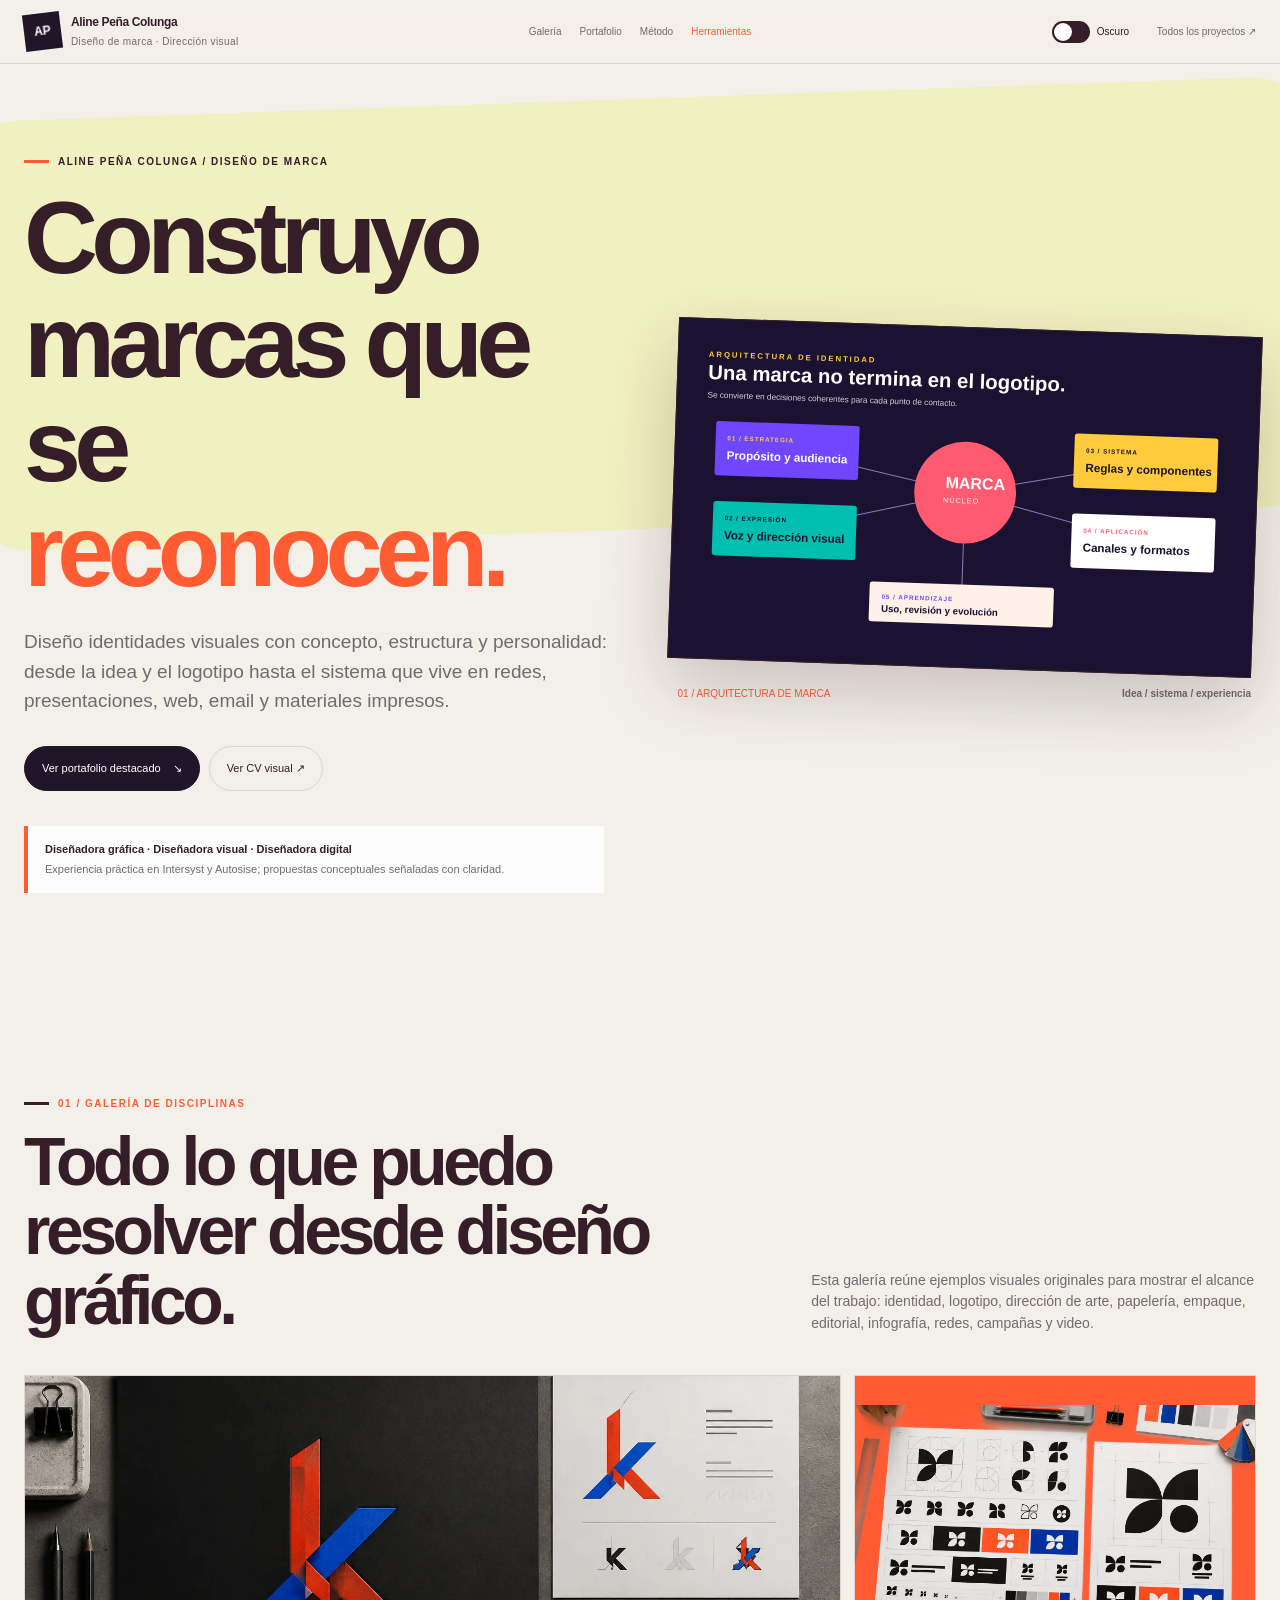
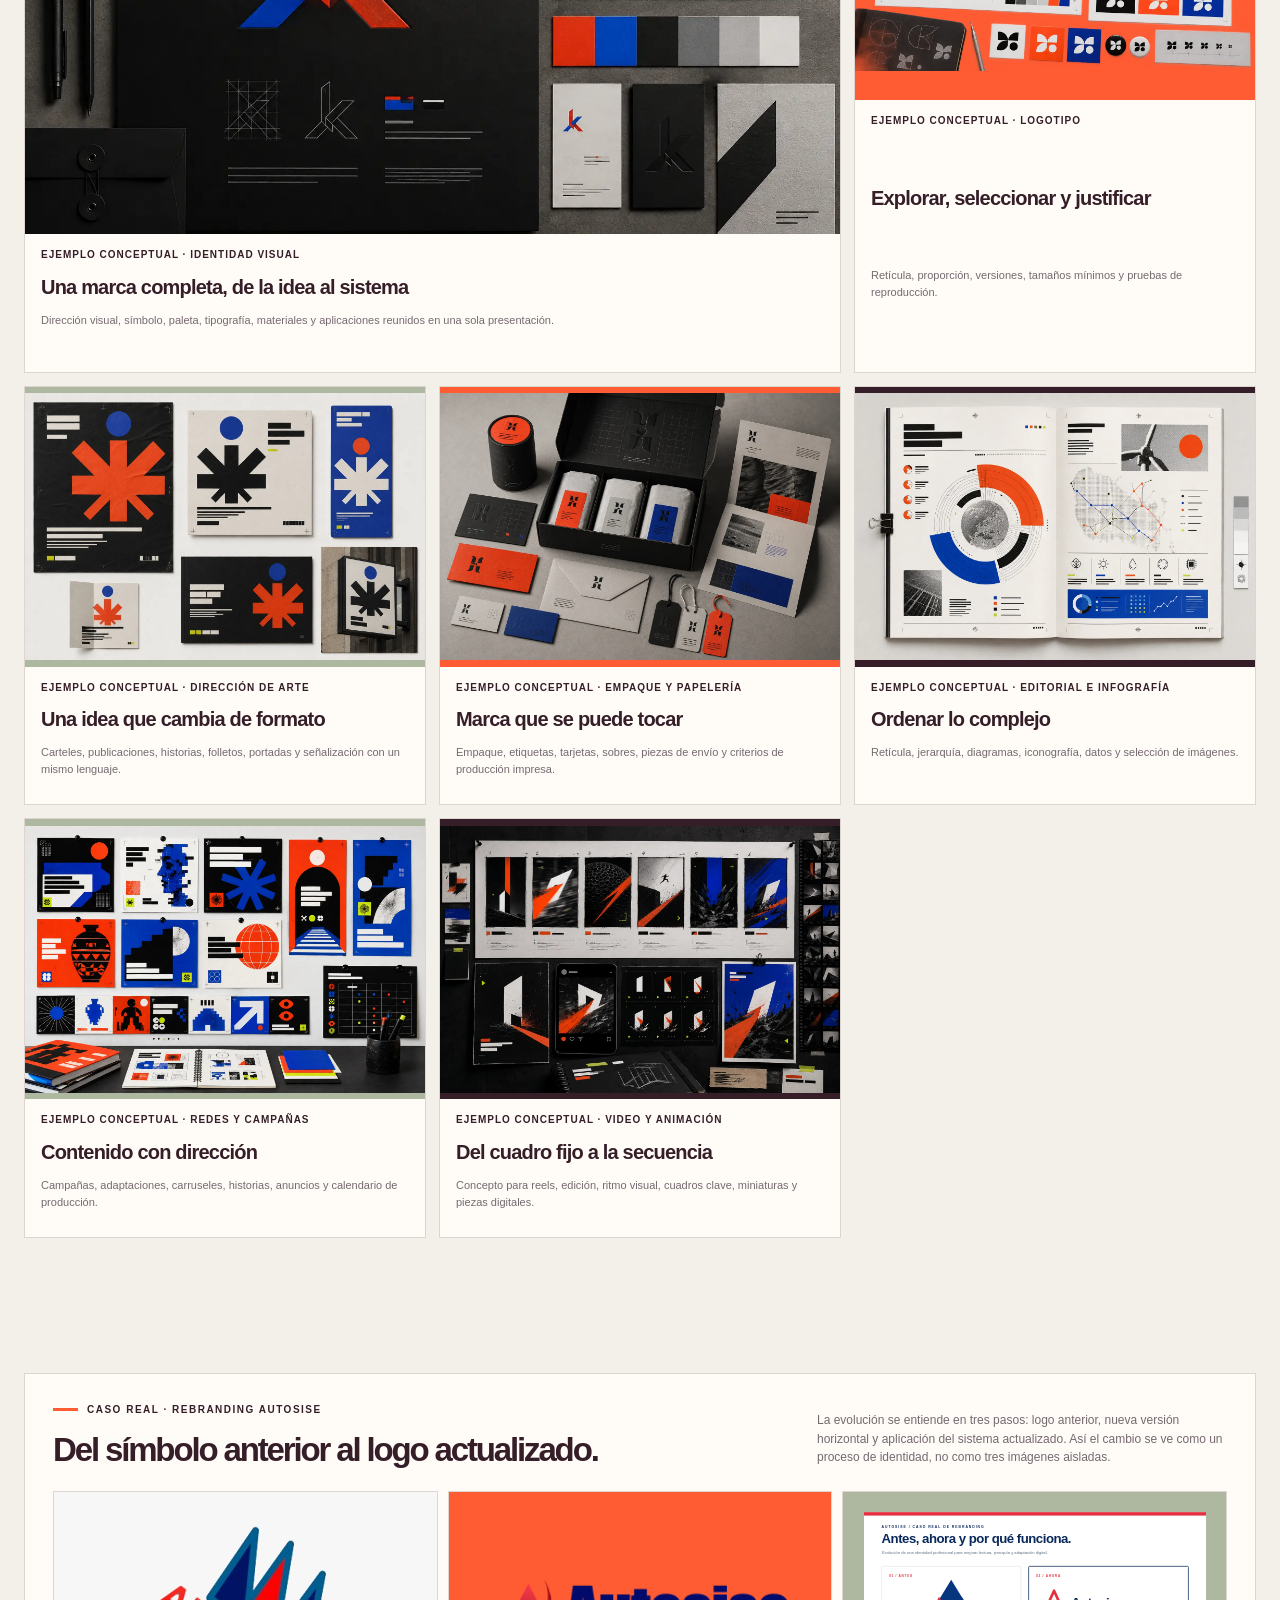
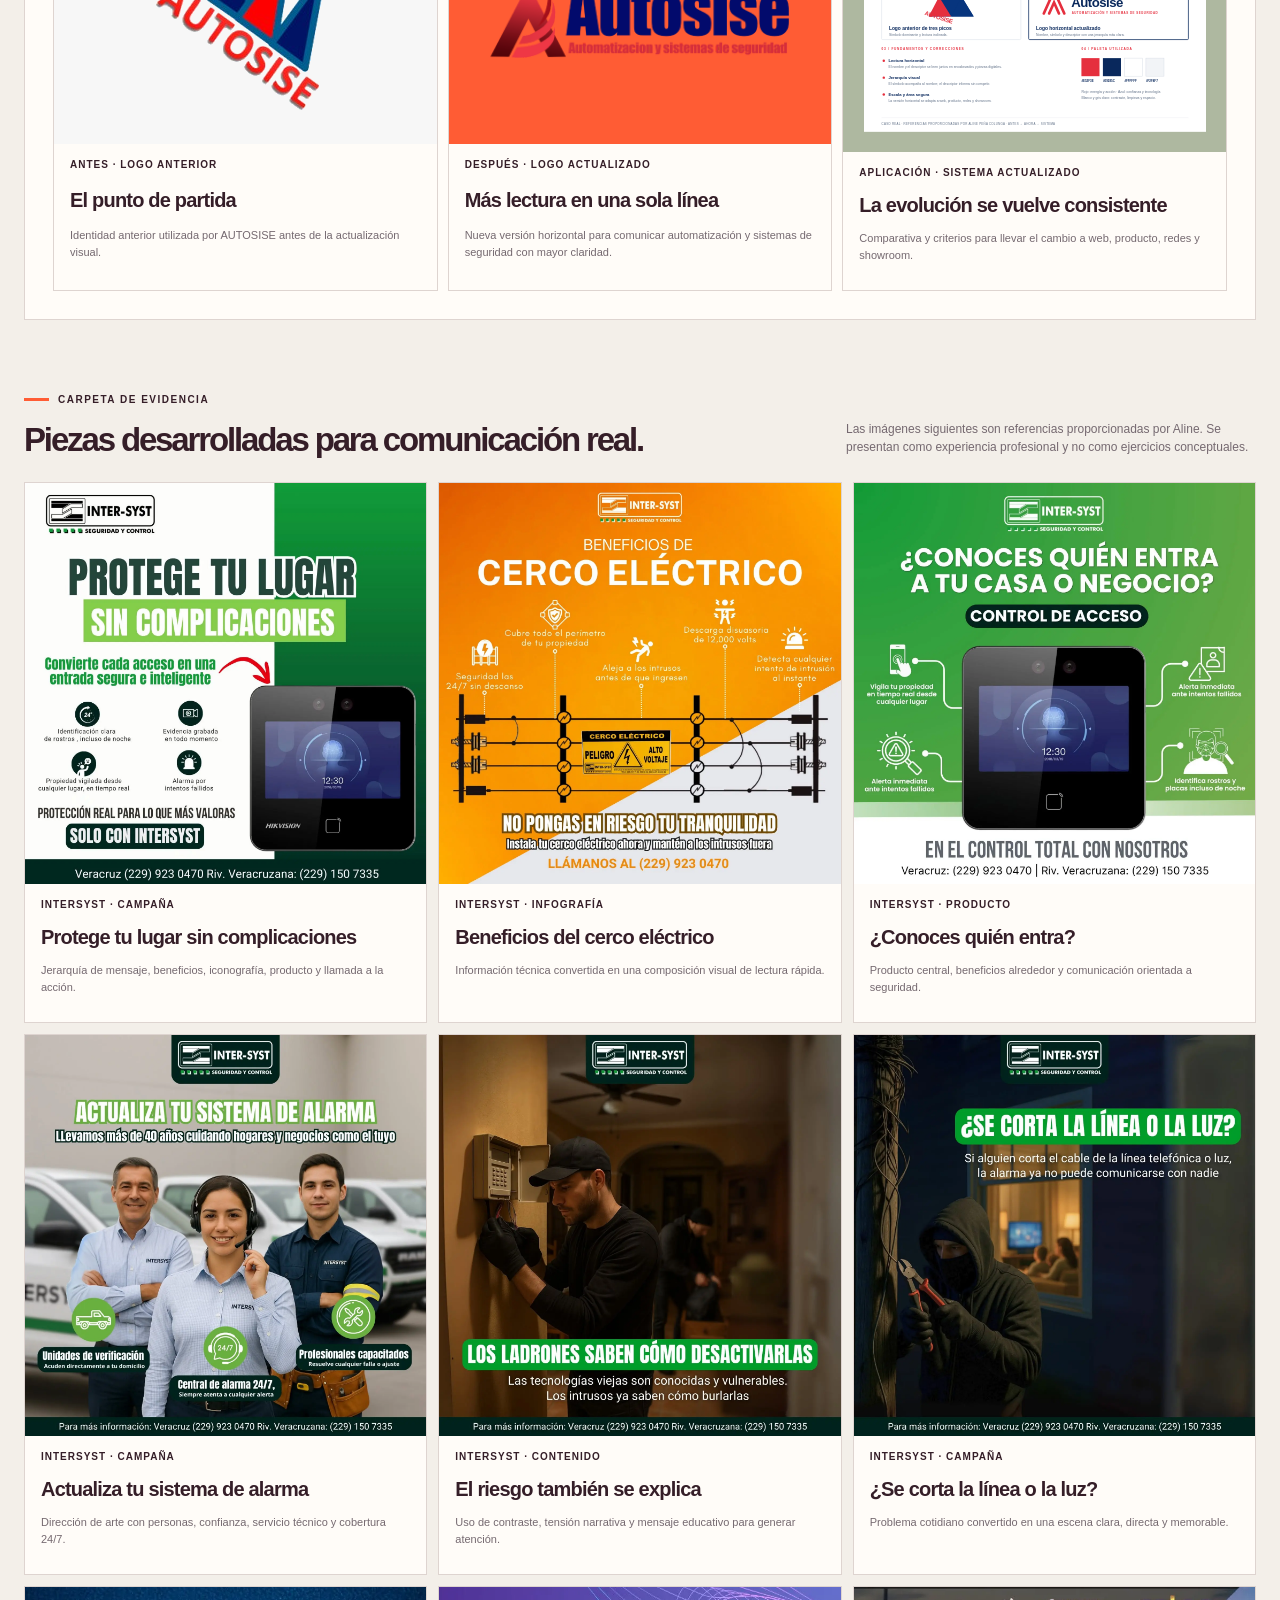
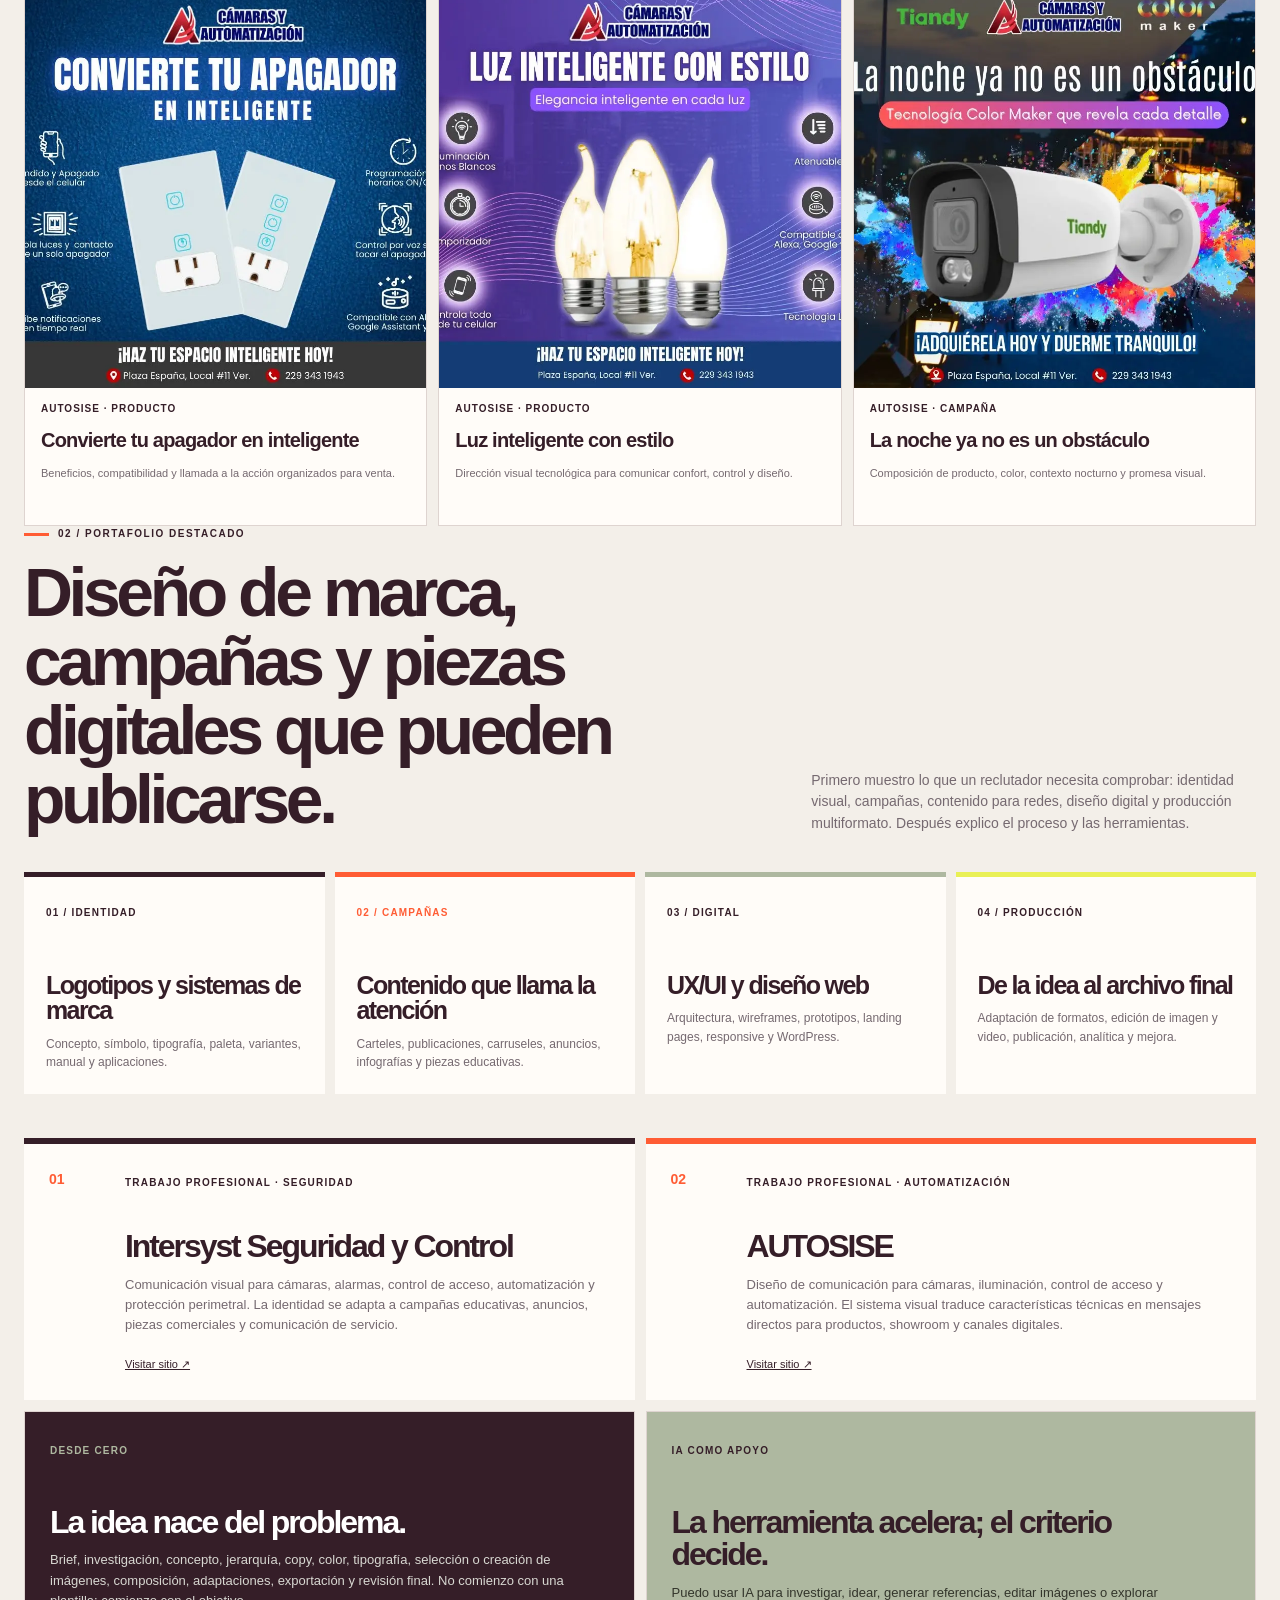
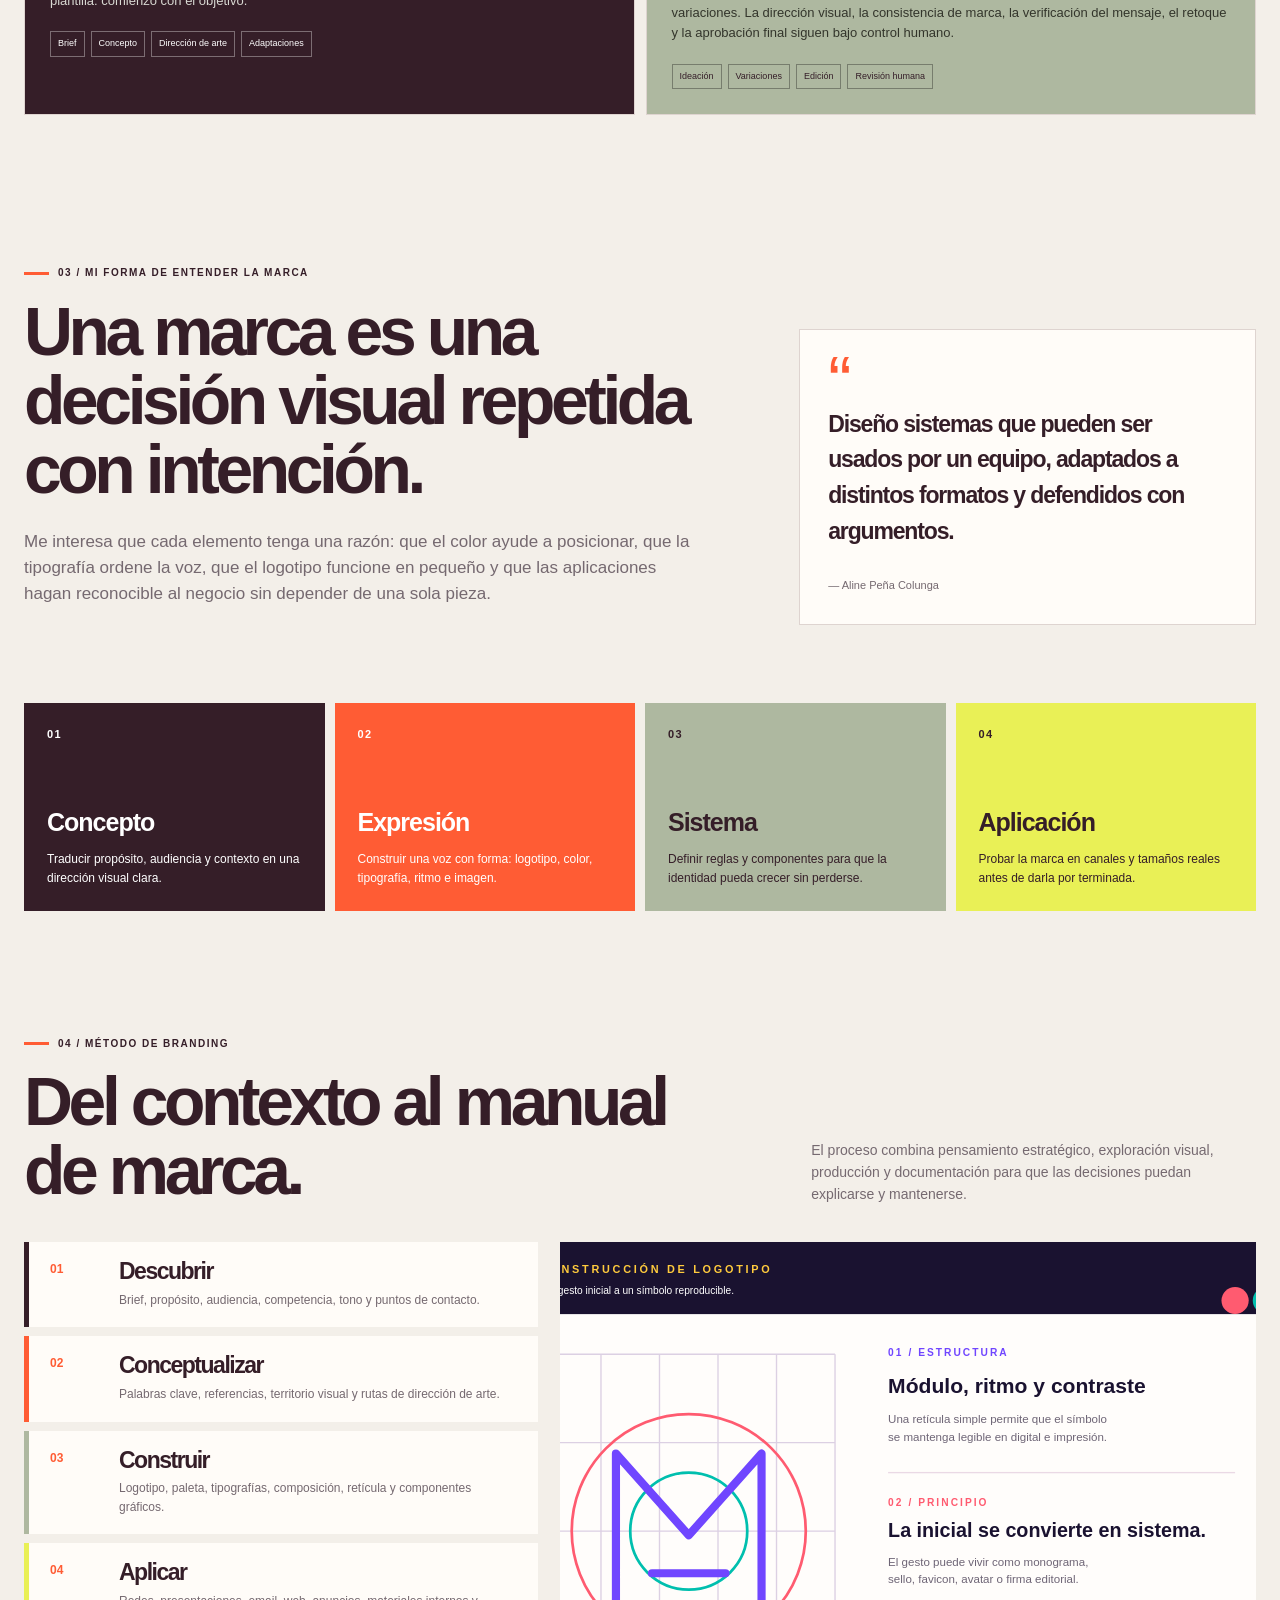
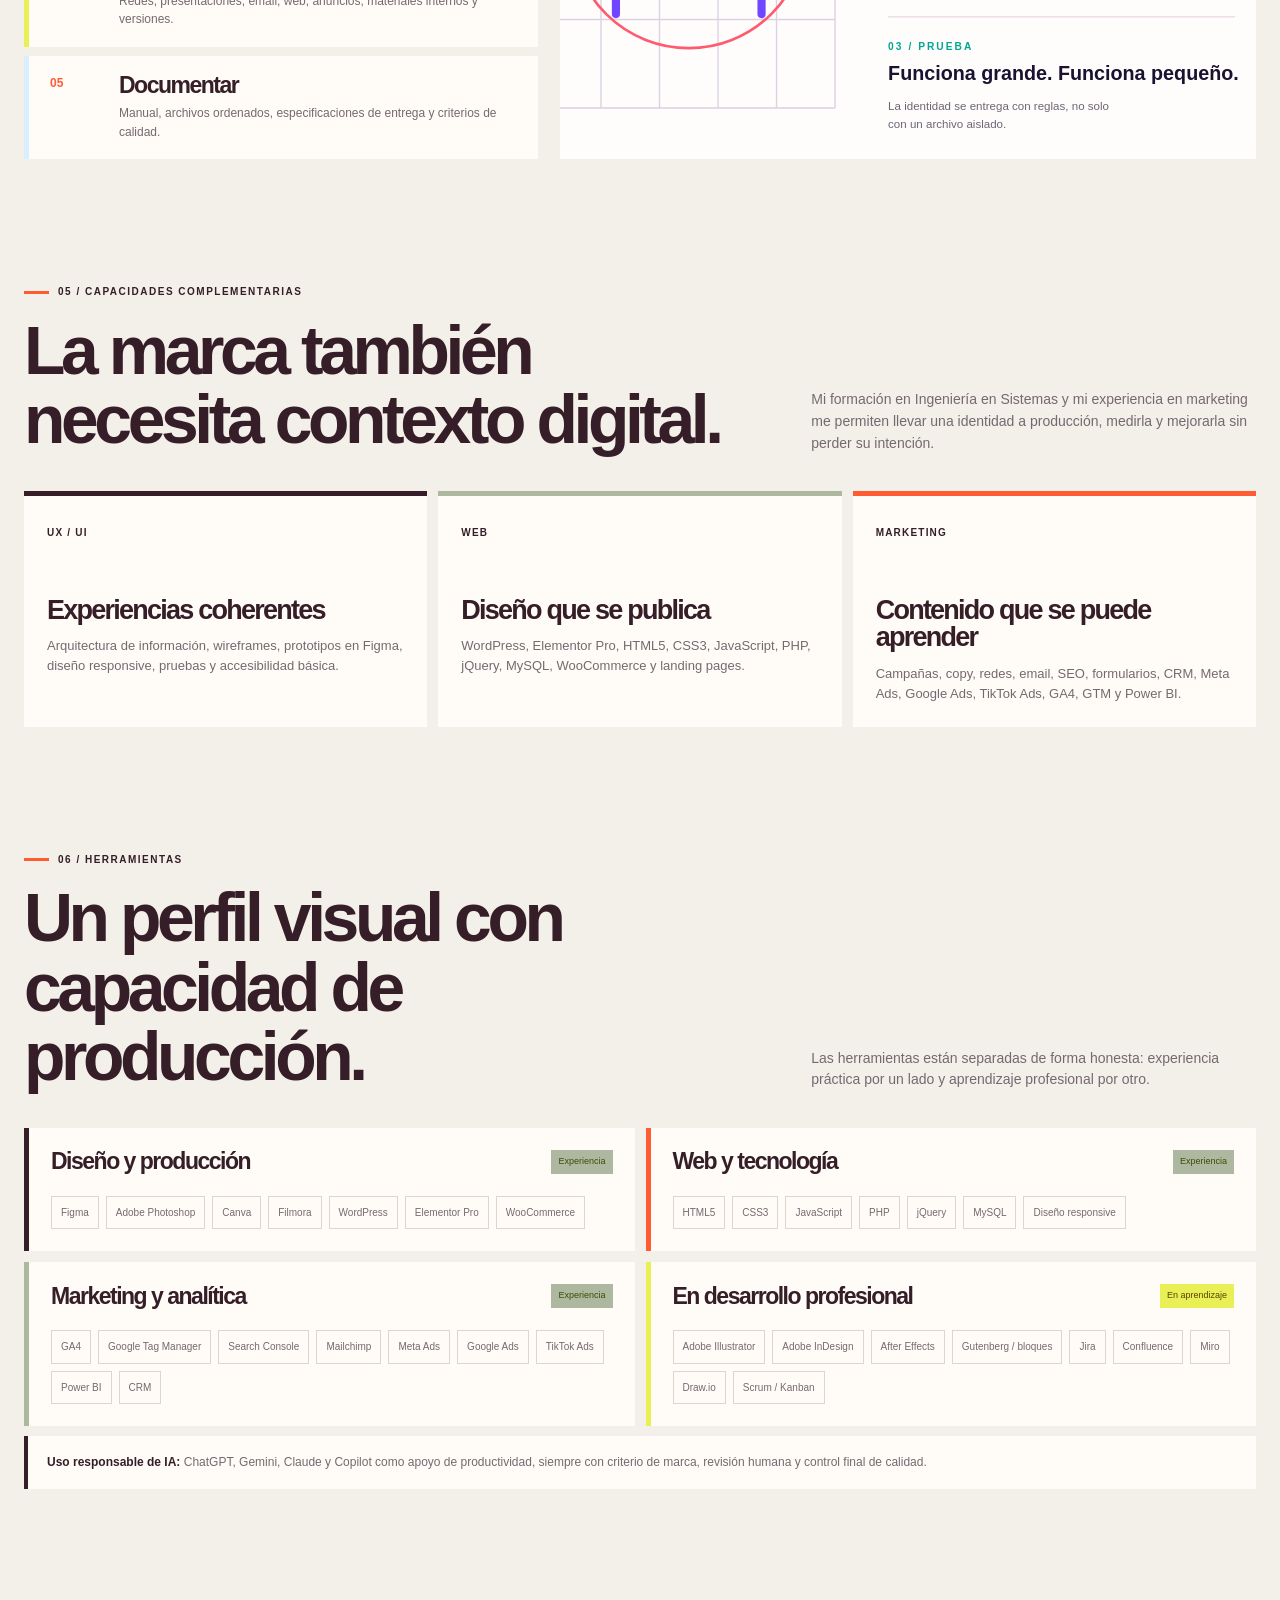
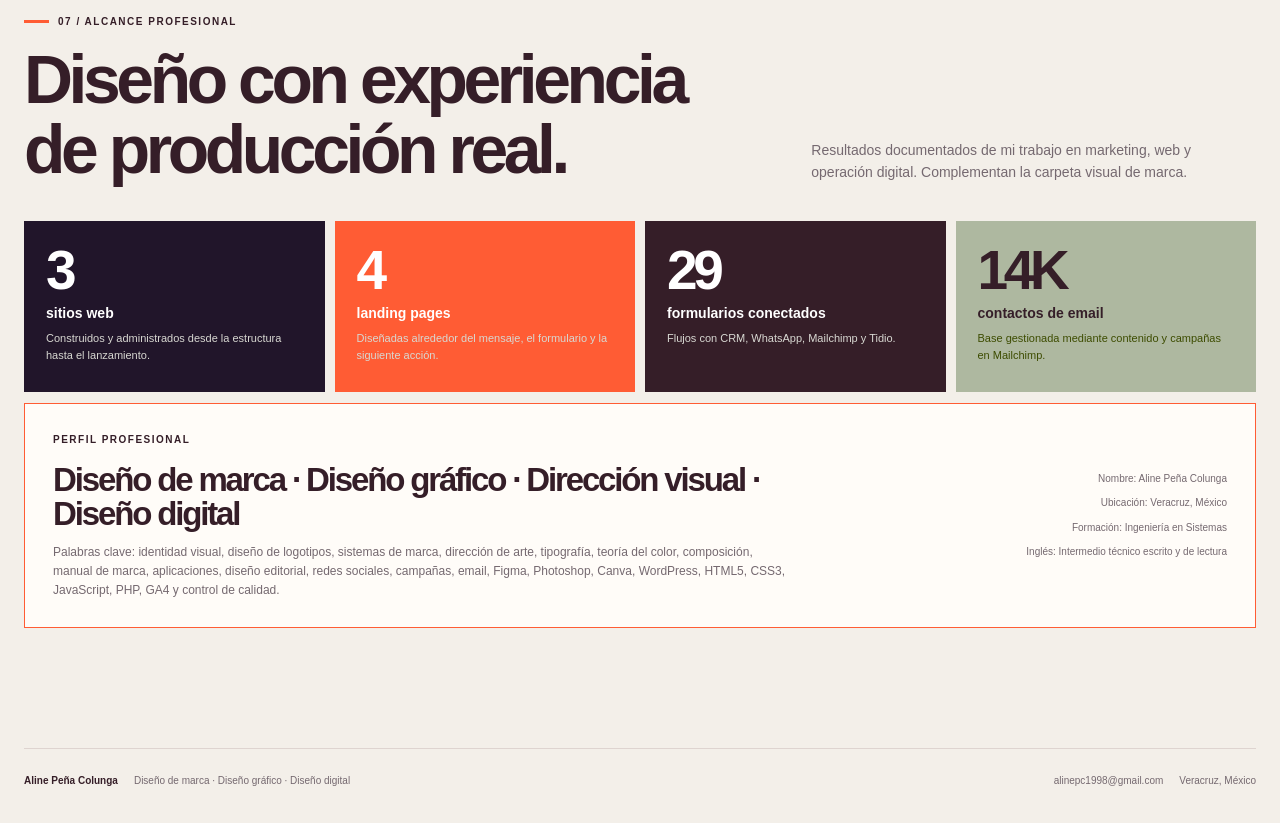
==== commit 6b6983ef: "Crear CV visual ATS con experiencia de marketing y diseño" ====
--- a/index.html
+++ b/index.html
@@ -22,7 +22,7 @@
           <p class="eyebrow"><span></span> ALINE PEÑA COLUNGA / DISEÑO DE MARCA</p>
           <h1>Construyo marcas que se <em>reconocen.</em></h1>
           <p class="hero-lead">Diseño identidades visuales con concepto, estructura y personalidad: desde la idea y el logotipo hasta el sistema que vive en redes, presentaciones, web, email y materiales impresos.</p>
-          <div class="hero-actions"><a class="button button-primary" href="#professional-work">Ver portafolio destacado <span>↘</span></a><a class="button button-ghost" href="evidence/ats-profile.md">Ver perfil profesional ↗</a></div>
+          <div class="hero-actions"><a class="button button-primary" href="#professional-work">Ver portafolio destacado <span>↘</span></a><a class="button button-ghost" href="evidence/ats-profile.html">Ver CV visual ↗</a></div>
           <div class="hero-note"><strong>Diseñadora gráfica · Diseñadora visual · Diseñadora digital</strong><span>Experiencia práctica en Intersyst y Autosise; propuestas conceptuales señaladas con claridad.</span></div>
         </div>
         <div class="hero-art"><div class="hero-frame"><img src="assets/brand-identity-map.svg" alt="Arquitectura visual de una marca: estrategia, expresión, sistema, aplicación y aprendizaje." /></div><div class="hero-caption"><span>01 / ARQUITECTURA DE MARCA</span><b>Idea / sistema / experiencia</b></div></div>
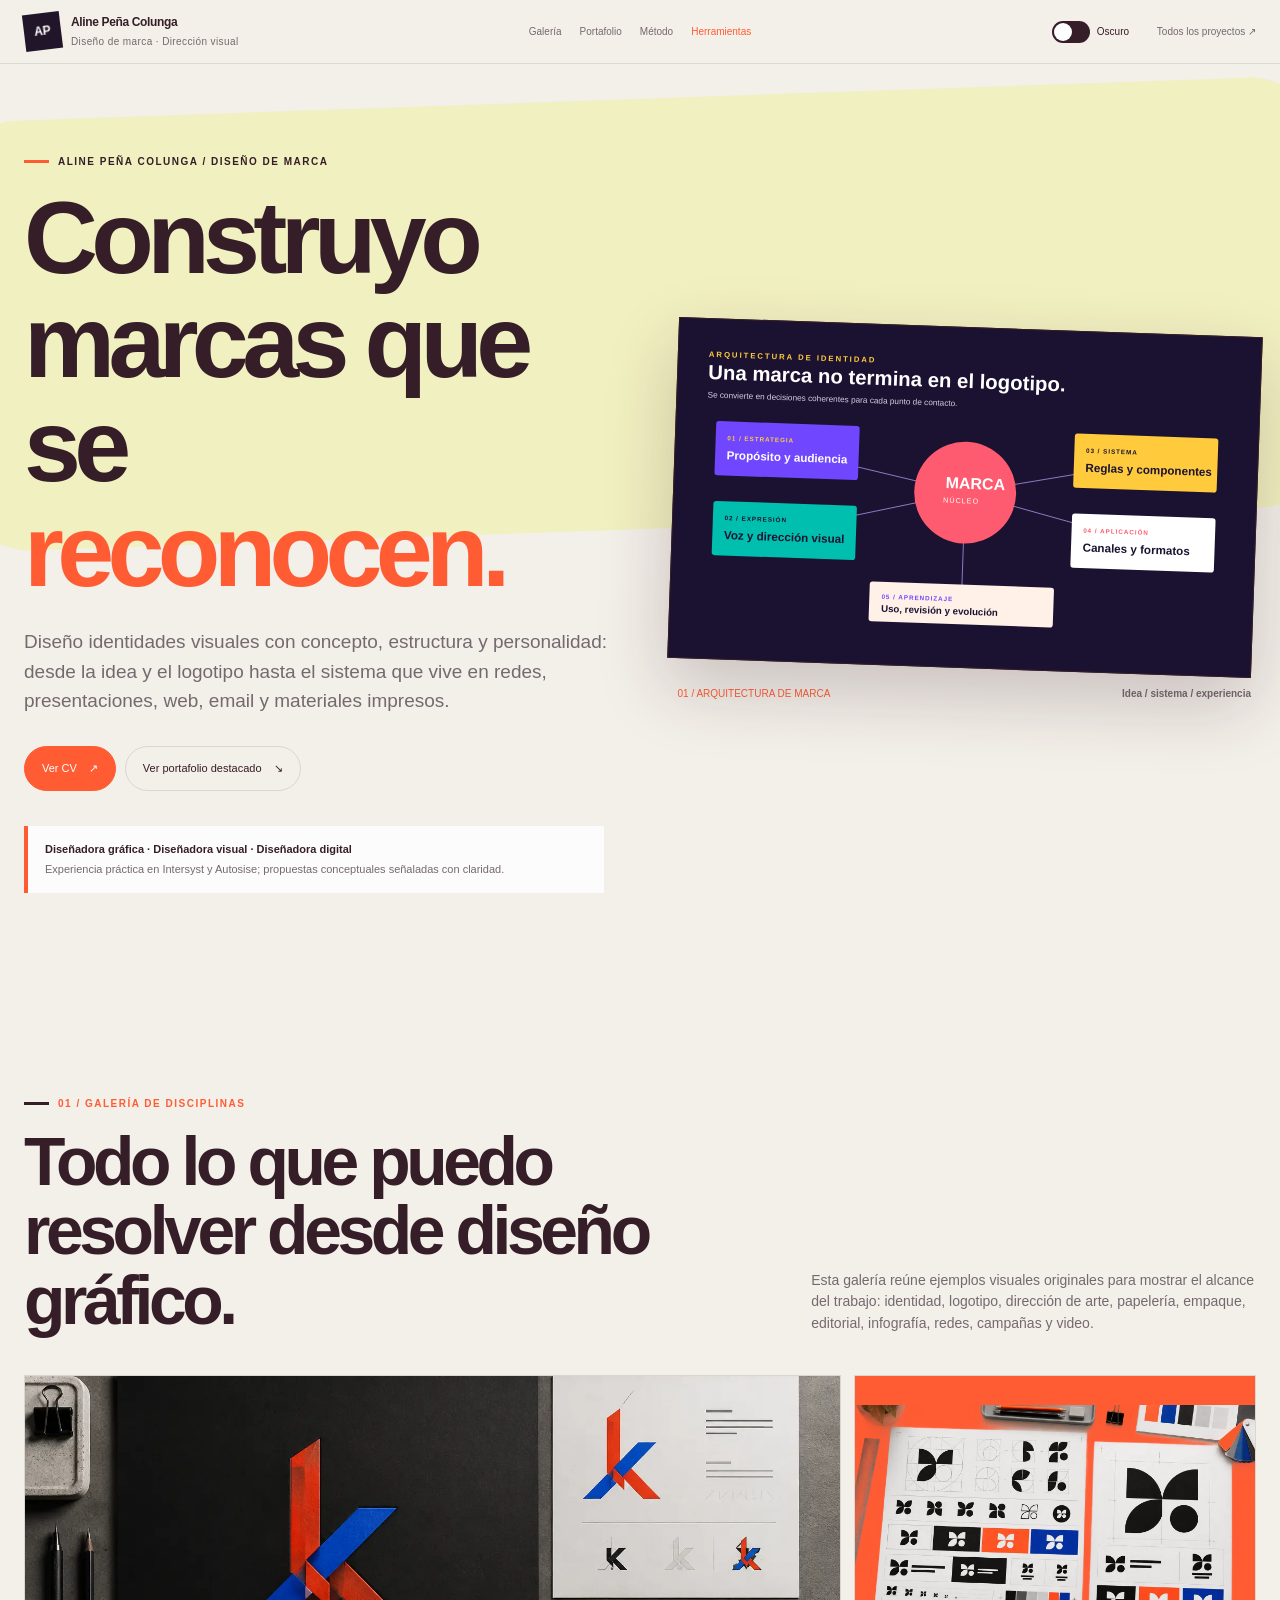
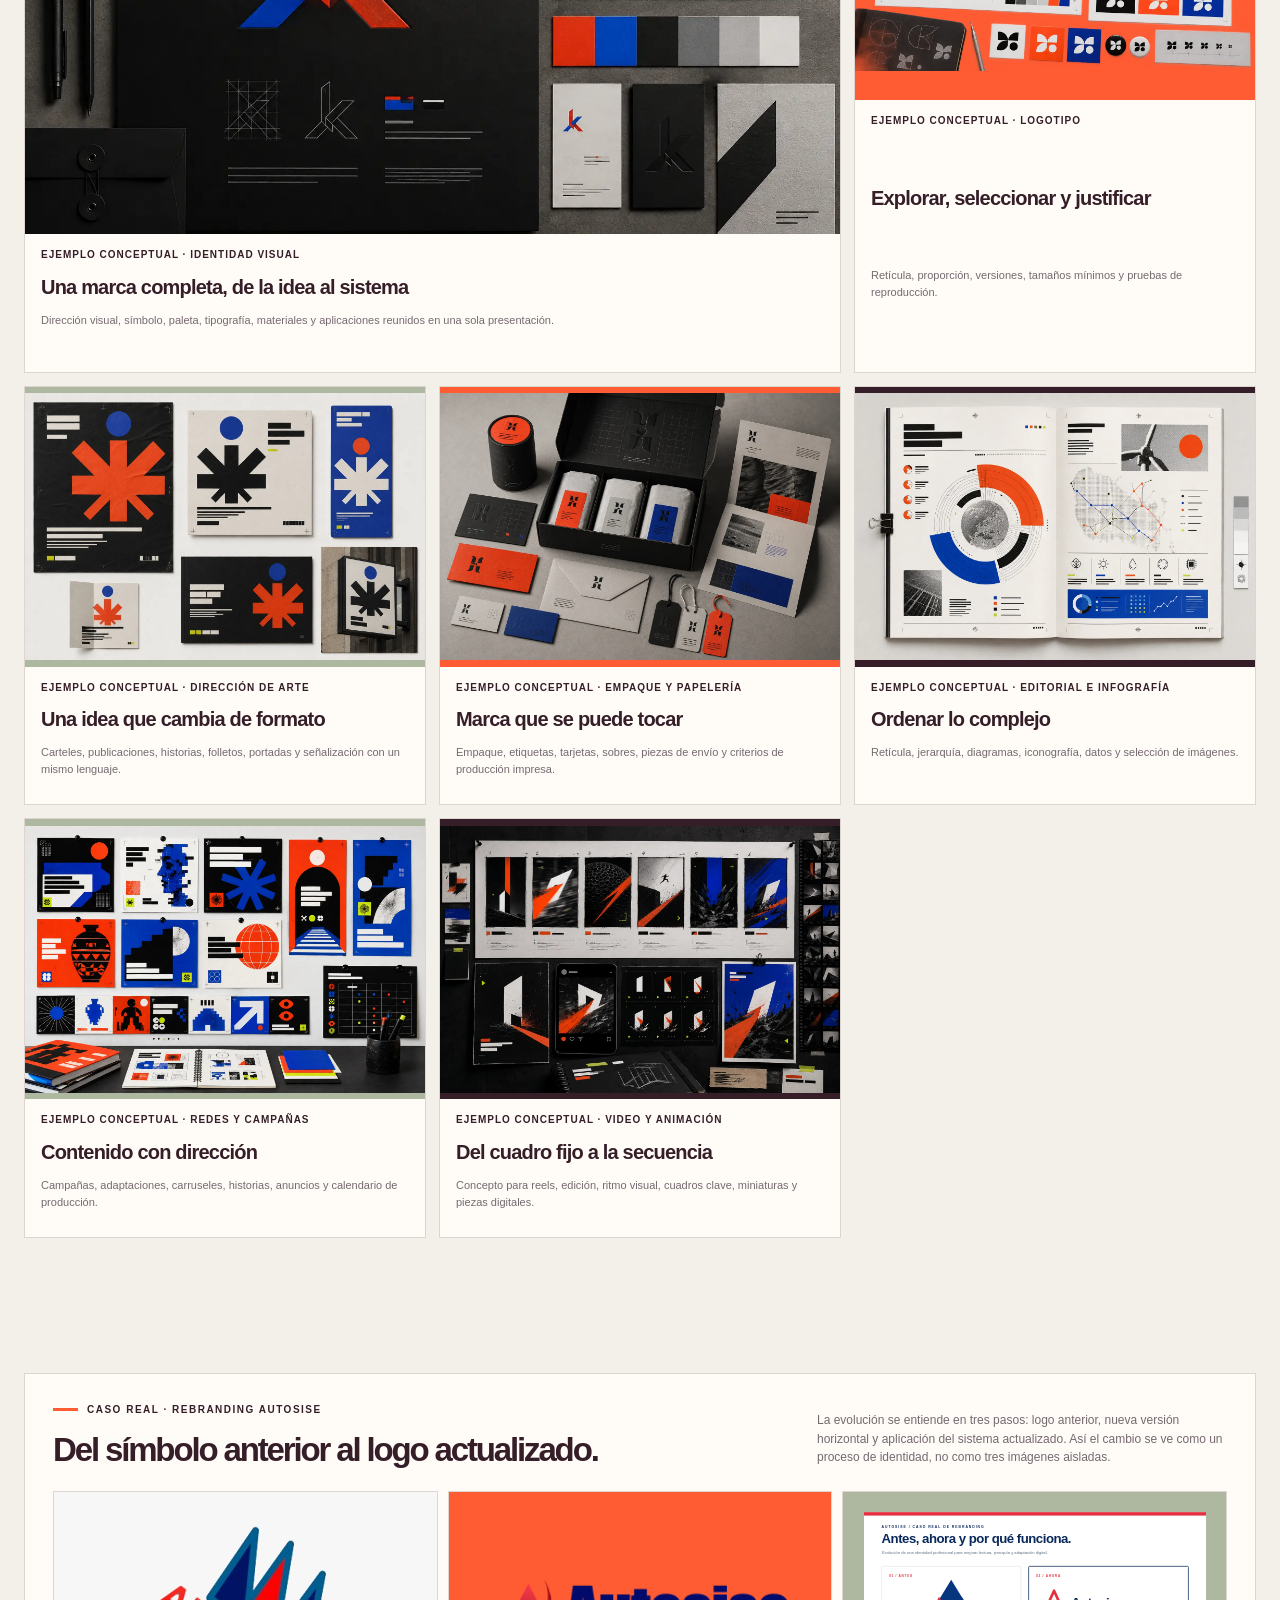
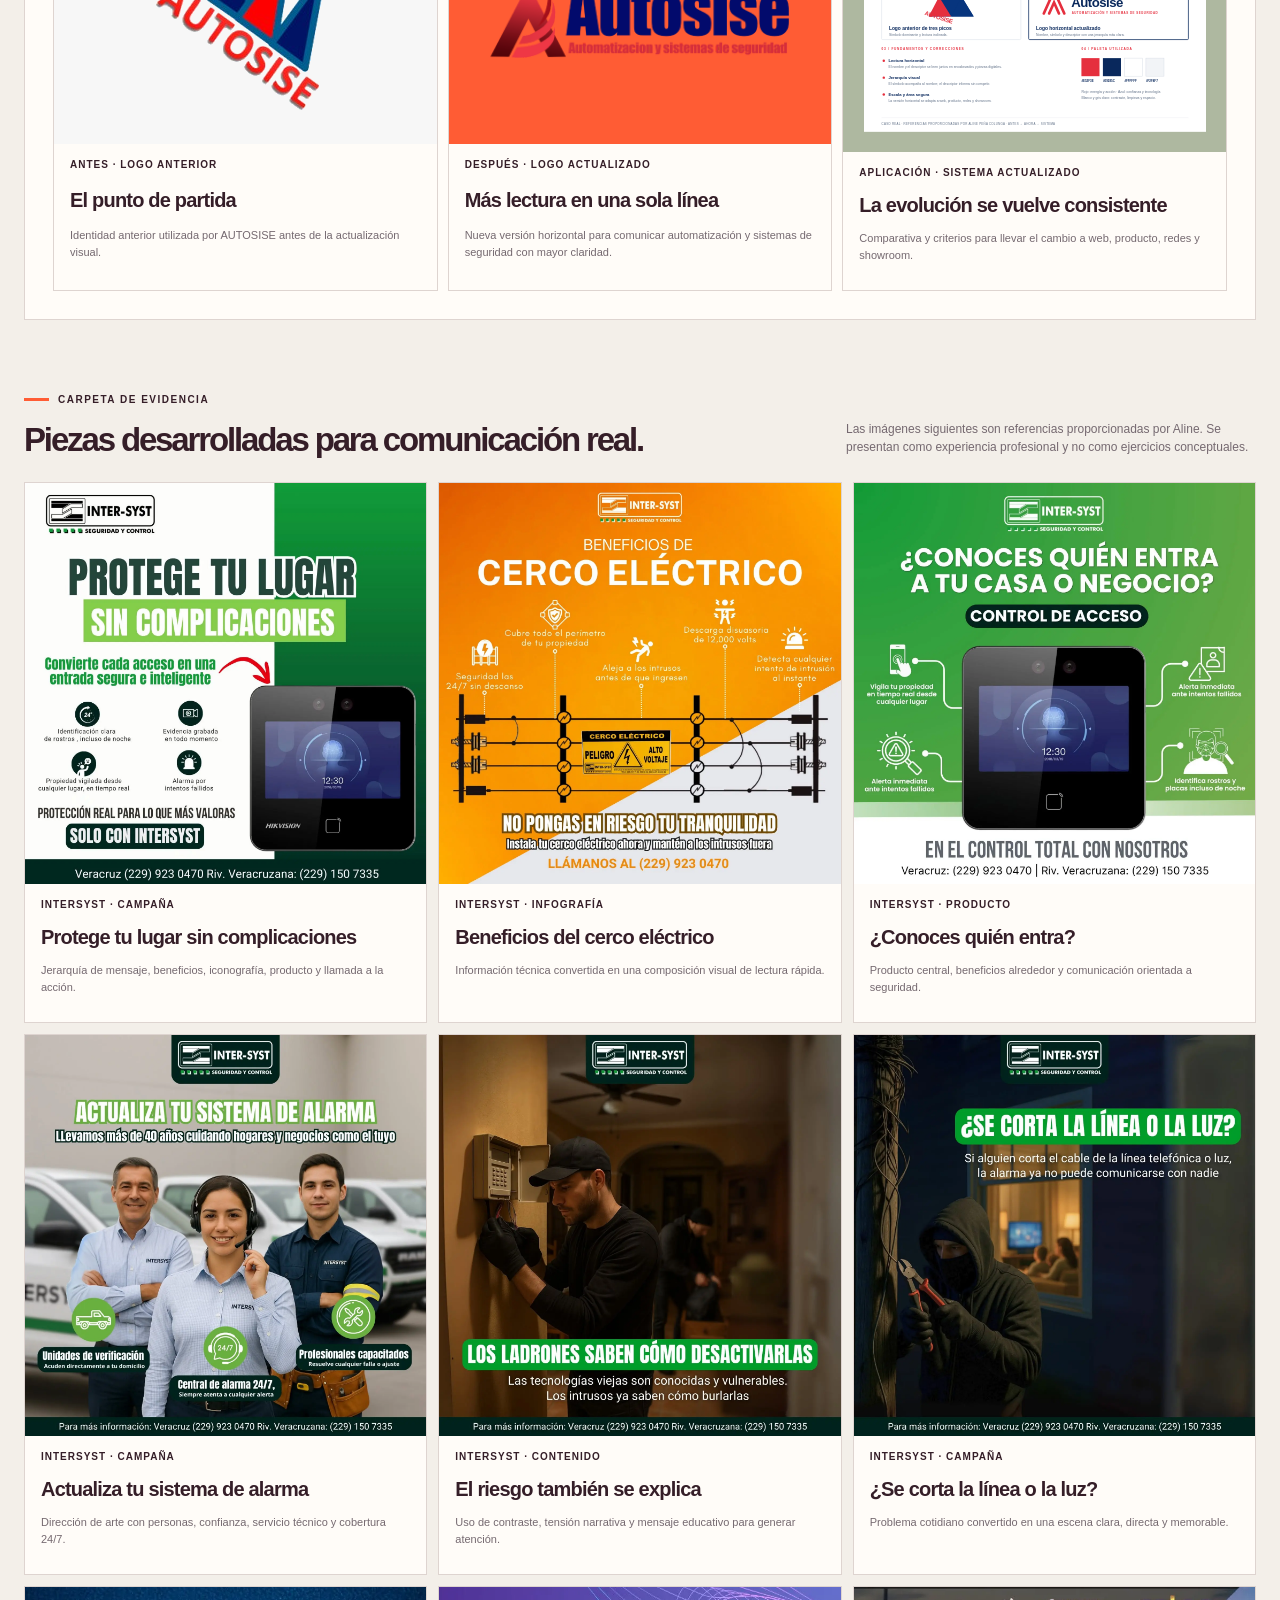
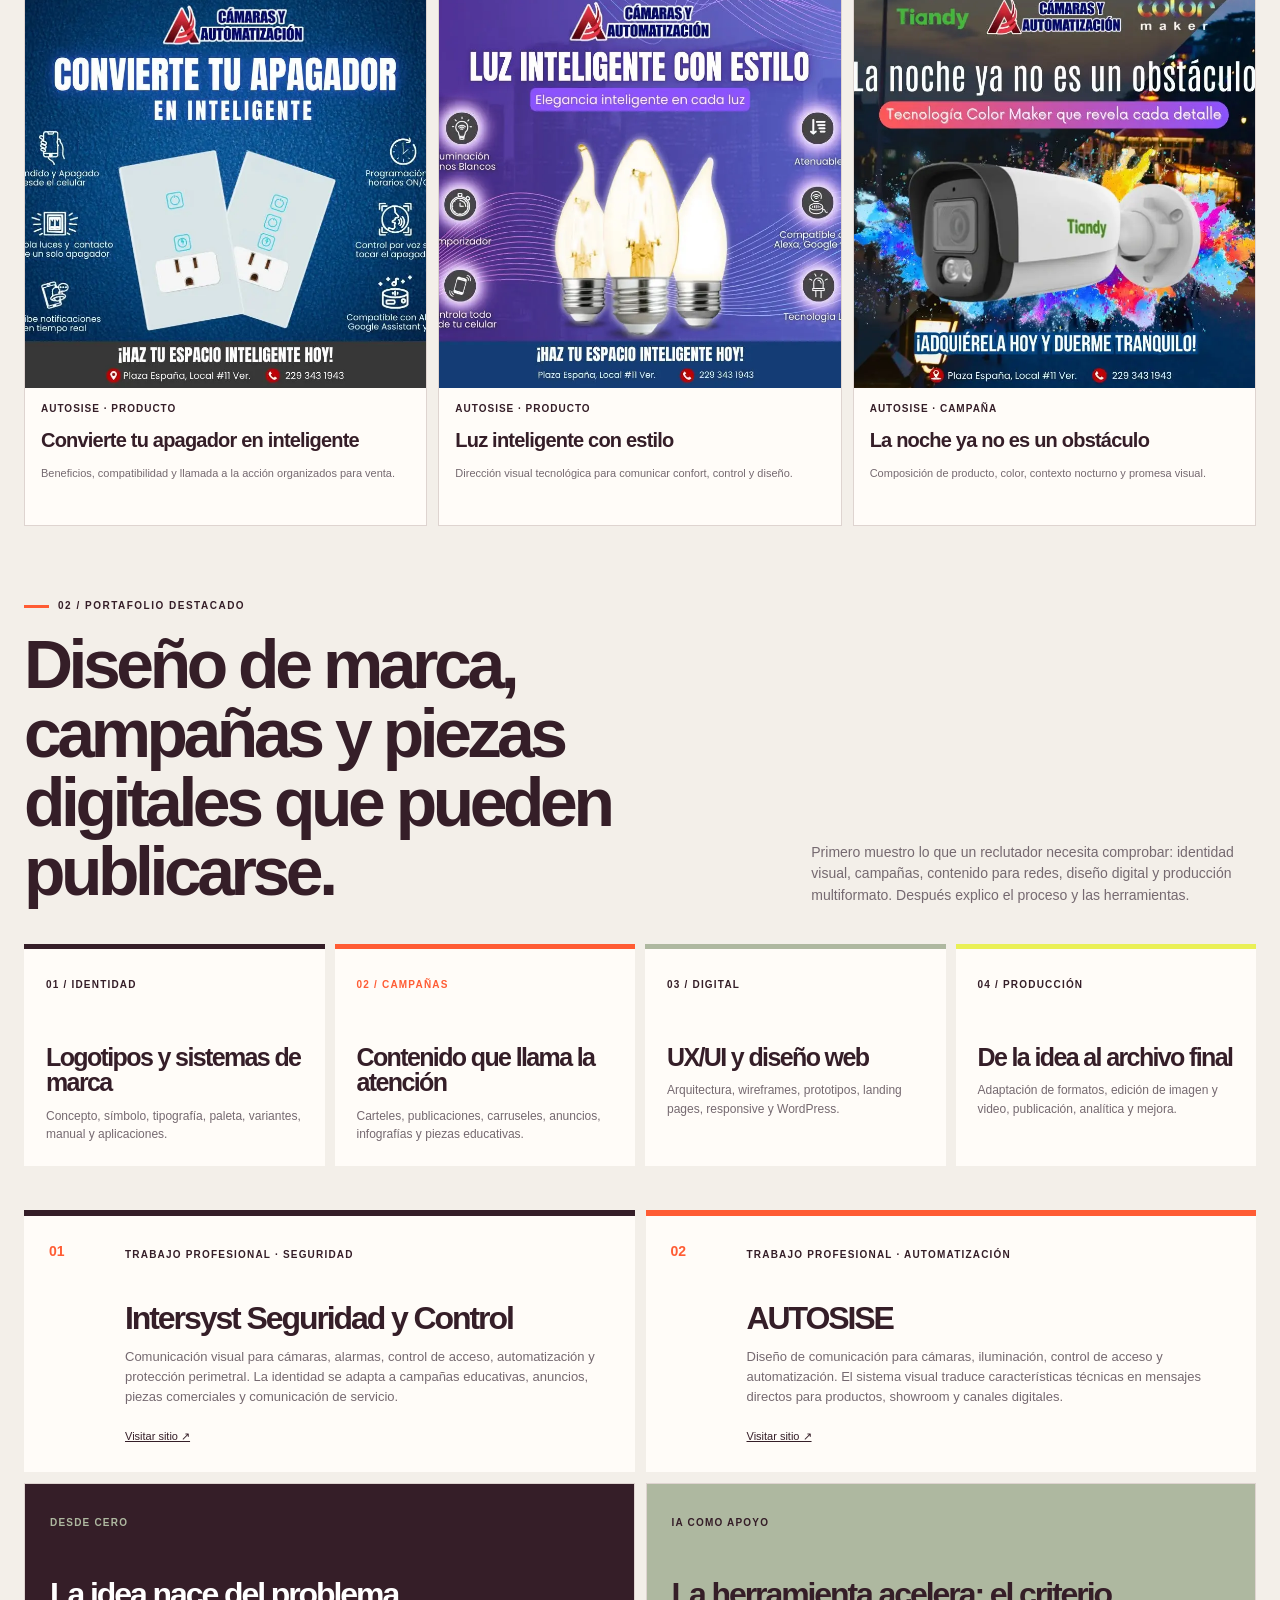
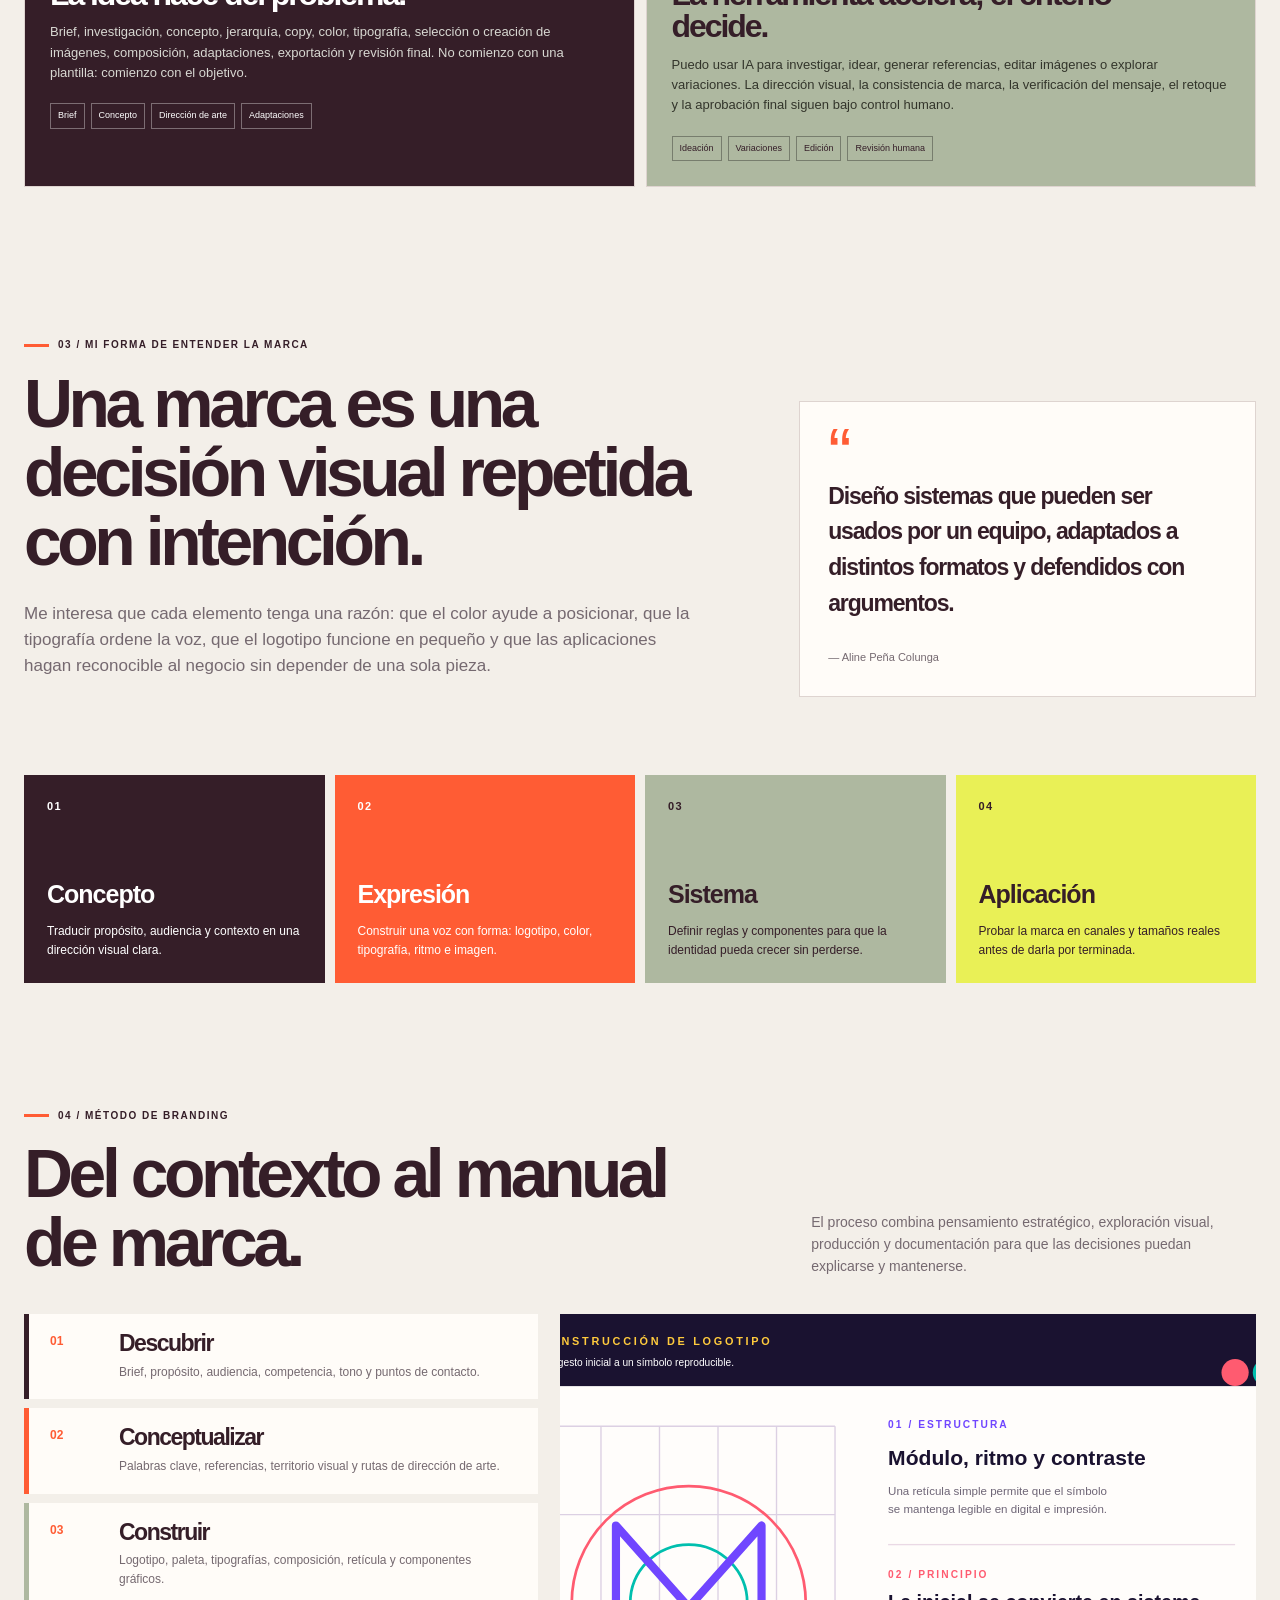
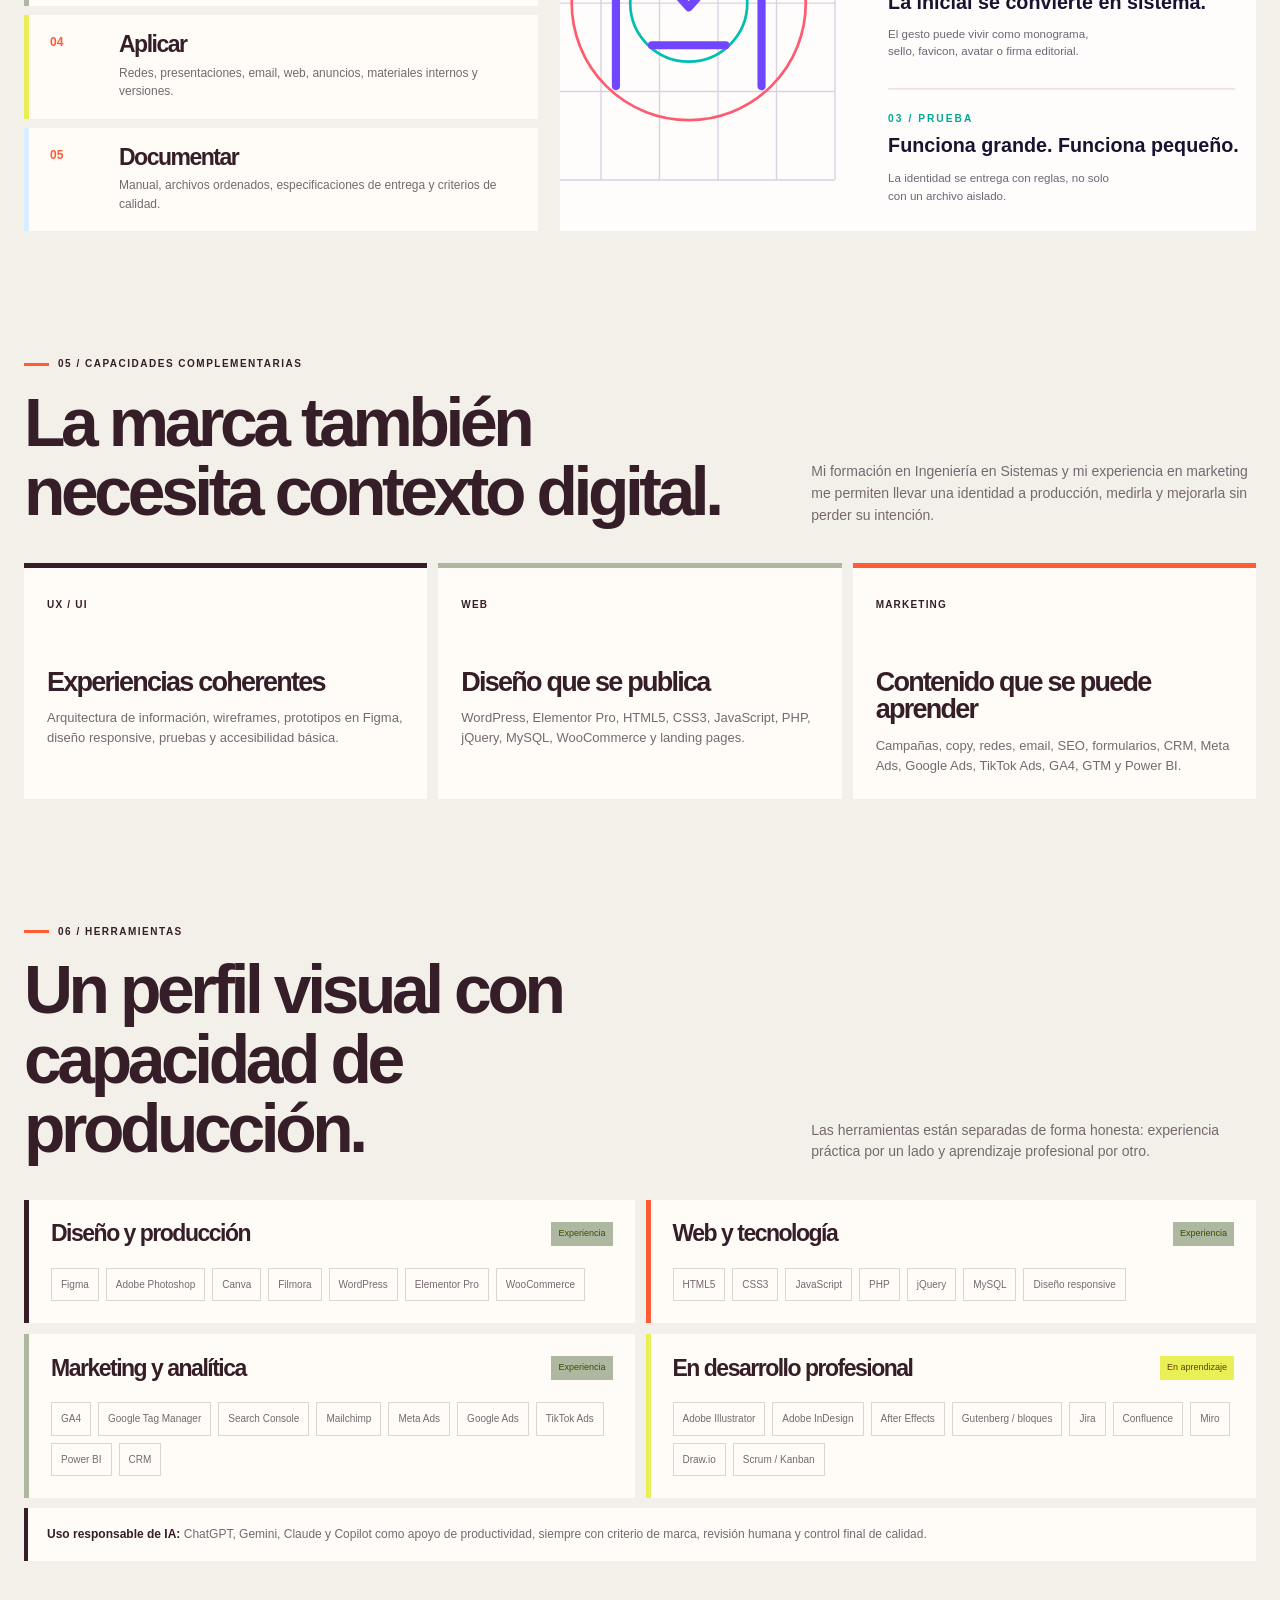
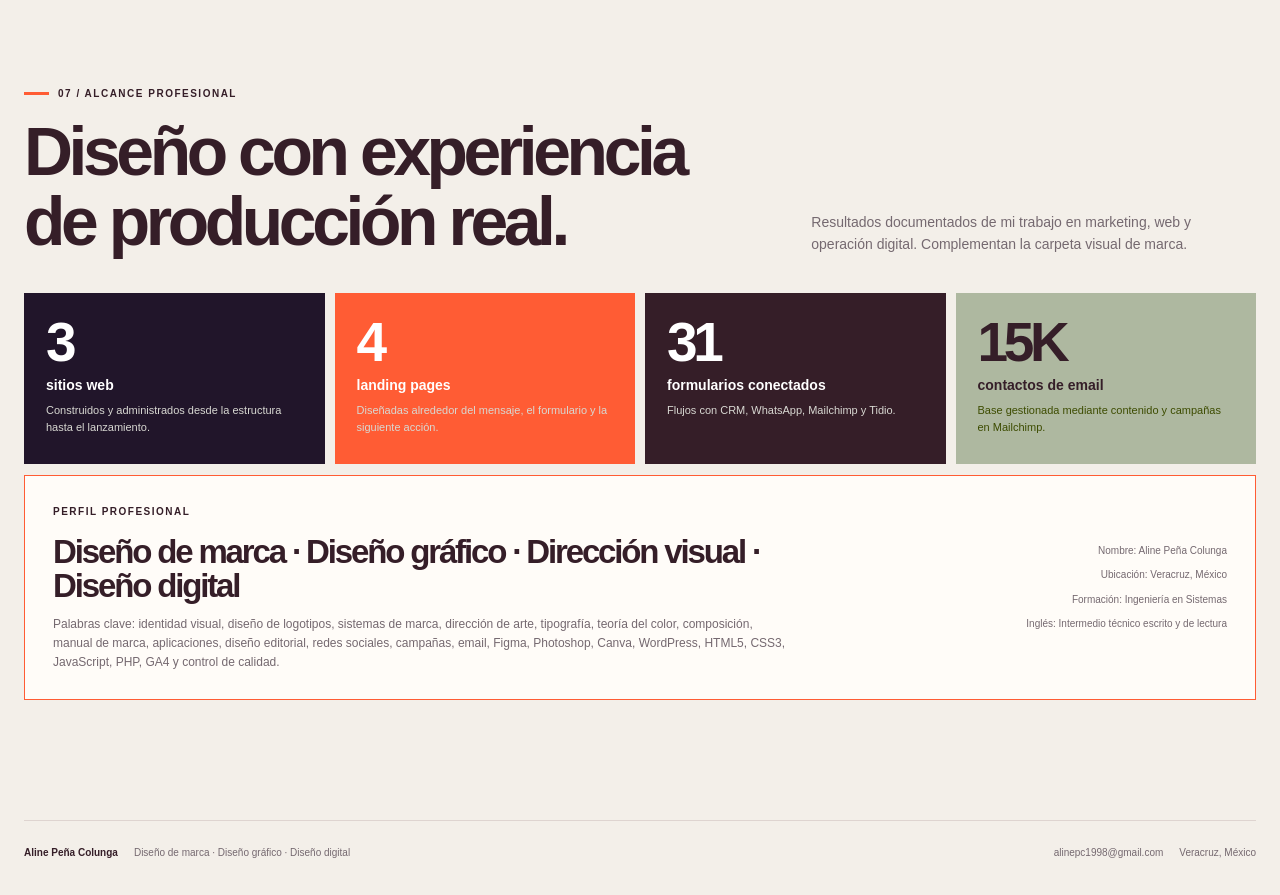
==== commit cf0bed39: "Agregar descarga de CV en PDF y mejorar acceso al currículum" ====
--- a/index.html
+++ b/index.html
@@ -22,7 +22,7 @@
           <p class="eyebrow"><span></span> ALINE PEÑA COLUNGA / DISEÑO DE MARCA</p>
           <h1>Construyo marcas que se <em>reconocen.</em></h1>
           <p class="hero-lead">Diseño identidades visuales con concepto, estructura y personalidad: desde la idea y el logotipo hasta el sistema que vive en redes, presentaciones, web, email y materiales impresos.</p>
-          <div class="hero-actions"><a class="button button-primary" href="#professional-work">Ver portafolio destacado <span>↘</span></a><a class="button button-ghost" href="evidence/ats-profile.html">Ver CV visual ↗</a></div>
+          <div class="hero-actions"><a class="button button-primary button-cv" href="evidence/ats-profile.html">Ver CV <span>↗</span></a><a class="button button-ghost" href="#professional-work">Ver portafolio destacado <span>↘</span></a></div>
           <div class="hero-note"><strong>Diseñadora gráfica · Diseñadora visual · Diseñadora digital</strong><span>Experiencia práctica en Intersyst y Autosise; propuestas conceptuales señaladas con claridad.</span></div>
         </div>
         <div class="hero-art"><div class="hero-frame"><img src="assets/brand-identity-map.svg" alt="Arquitectura visual de una marca: estrategia, expresión, sistema, aplicación y aprendizaje." /></div><div class="hero-caption"><span>01 / ARQUITECTURA DE MARCA</span><b>Idea / sistema / experiencia</b></div></div>
--- a/styles.css
+++ b/styles.css
@@ -100,6 +100,8 @@
 .button { display: inline-flex; align-items: center; justify-content: center; gap: 12px; padding: 13px 17px; border: 1px solid var(--line); border-radius: 999px; font-size: 11px; text-decoration: none; transition: .2s; }
 .button-primary { border-color: var(--navy); color: #fff; background: var(--navy); }
 .button-primary:hover { border-color: var(--coral); background: var(--coral); }
+.button-cv { border-color: var(--coral); background: var(--coral); }
+.button-cv:hover { border-color: var(--navy); background: var(--navy); }
 .button-ghost:hover { border-color: var(--coral); color: var(--coral); }
 .hero-note { display: grid; gap: 3px; max-width: 580px; margin-top: 35px; padding: 15px 17px; border-left: 4px solid var(--coral); background: rgba(255, 255, 255, .85); font-size: 11px; }
 .hero-note span { color: var(--muted); }
@@ -168,6 +170,7 @@
 .professional-section > .identity-lab { order: 6 !important; }
 .professional-section > .professional-intro { order: 7 !important; }
 .professional-section > .production-approach { order: 8 !important; }
+.professional-section > .section-heading { margin-top: 72px; }
 .professional-section .section-heading h2 { max-width: 850px; }
 .portfolio-focus { display: grid; grid-template-columns: repeat(4, 1fr); gap: 10px; margin-bottom: 44px; }
 .portfolio-focus article { min-height: 220px; padding: 22px; border-top: 5px solid var(--violet); background: var(--paper); }
@@ -402,6 +405,7 @@
   .hero-art { max-width: 760px; }
   .manifesto, .section-heading, .application-feature, .method-layout, .ats-card, .professional-intro, .production-approach { grid-template-columns: 1fr; }
   .section-heading { gap: 16px; }
+  .professional-section > .section-heading { margin-top: 56px; }
   .application-copy { padding: 25px; }
   .method-poster { min-height: 360px; }
   .ats-facts { justify-content: start; text-align: left; }
@@ -418,6 +422,7 @@
   .hero h1 { font-size: 56px; }
   .hero::before { inset: 25px -20px auto; }
   .manifesto { padding-top: 60px; }
+  .professional-section > .section-heading { margin-top: 44px; }
   .brand-principles, .case-grid, .asset-gallery, .generated-gallery, .reference-gallery, .identity-gallery, .rebrand-grid, .support-grid, .tool-matrix, .impact-grid, .portfolio-focus { grid-template-columns: 1fr; }
   .generated-featured { grid-column: auto; }
   .logo-line-card { grid-column: auto; }
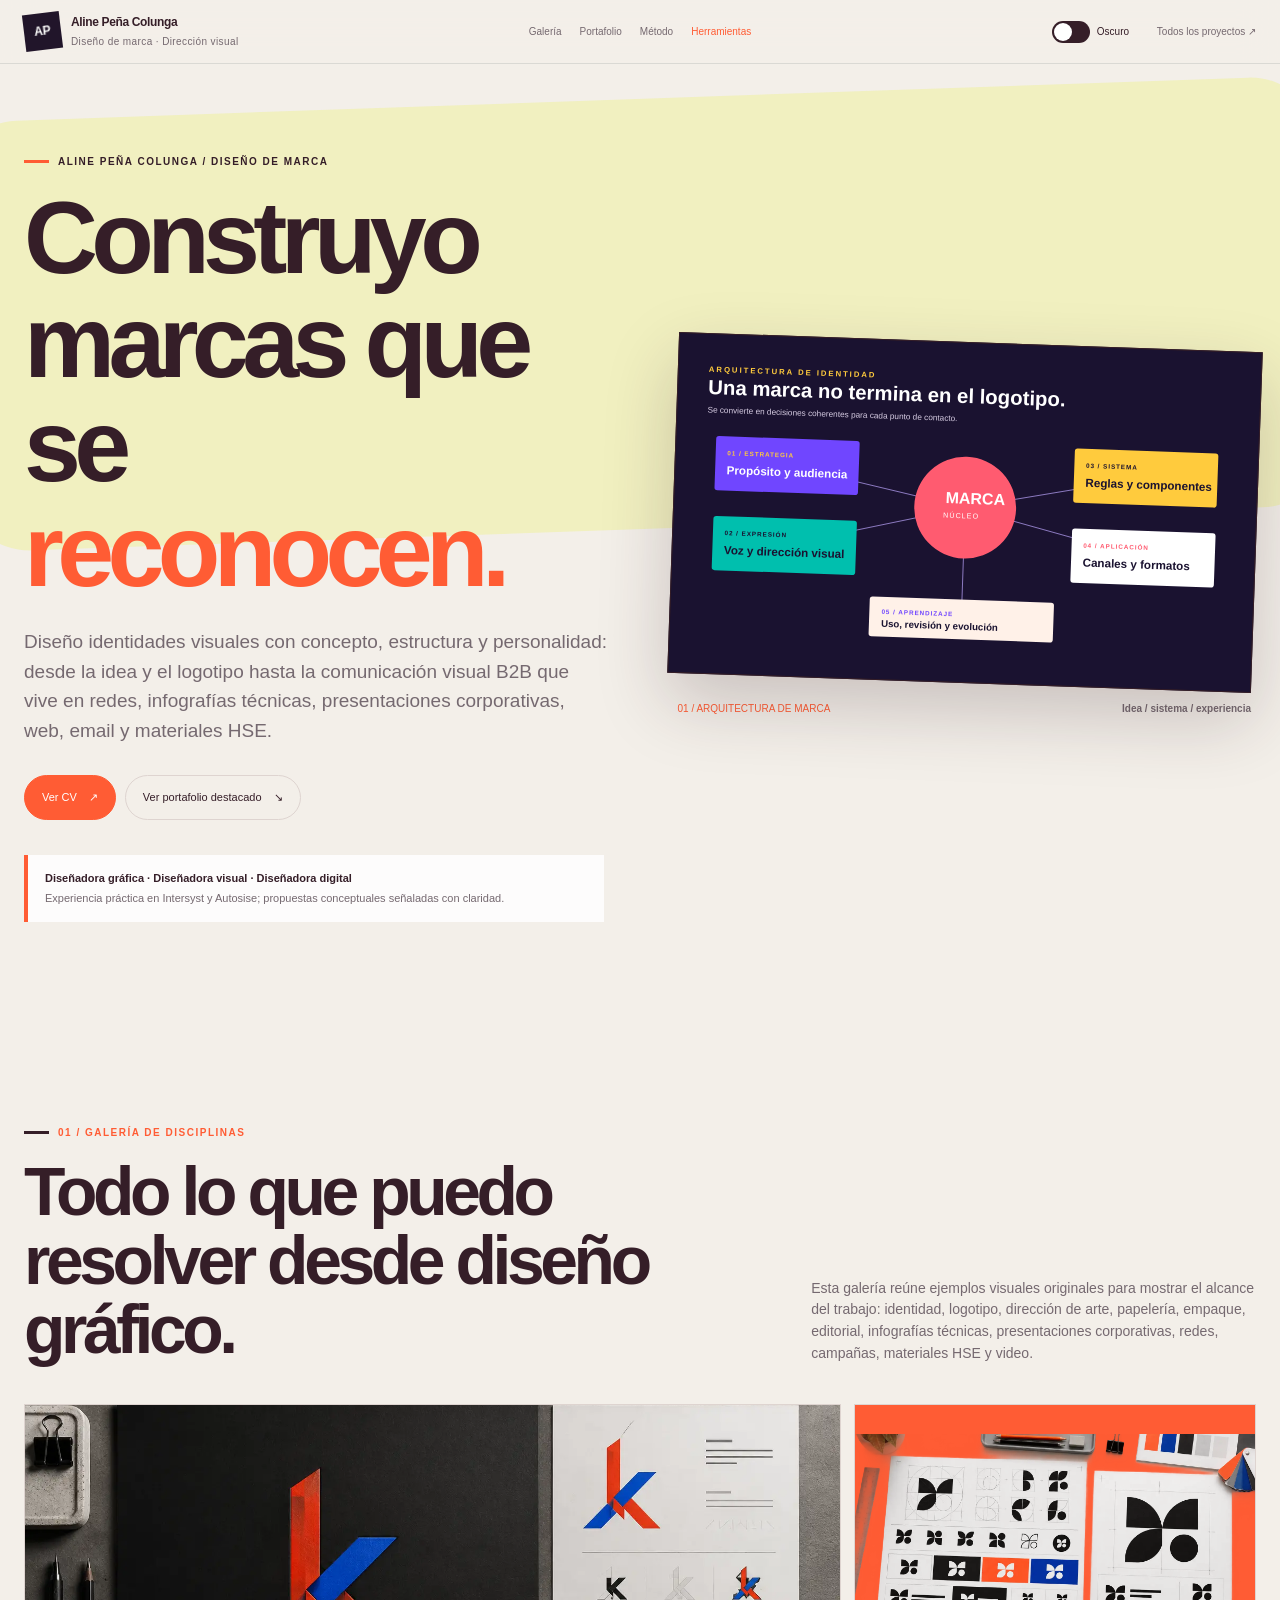
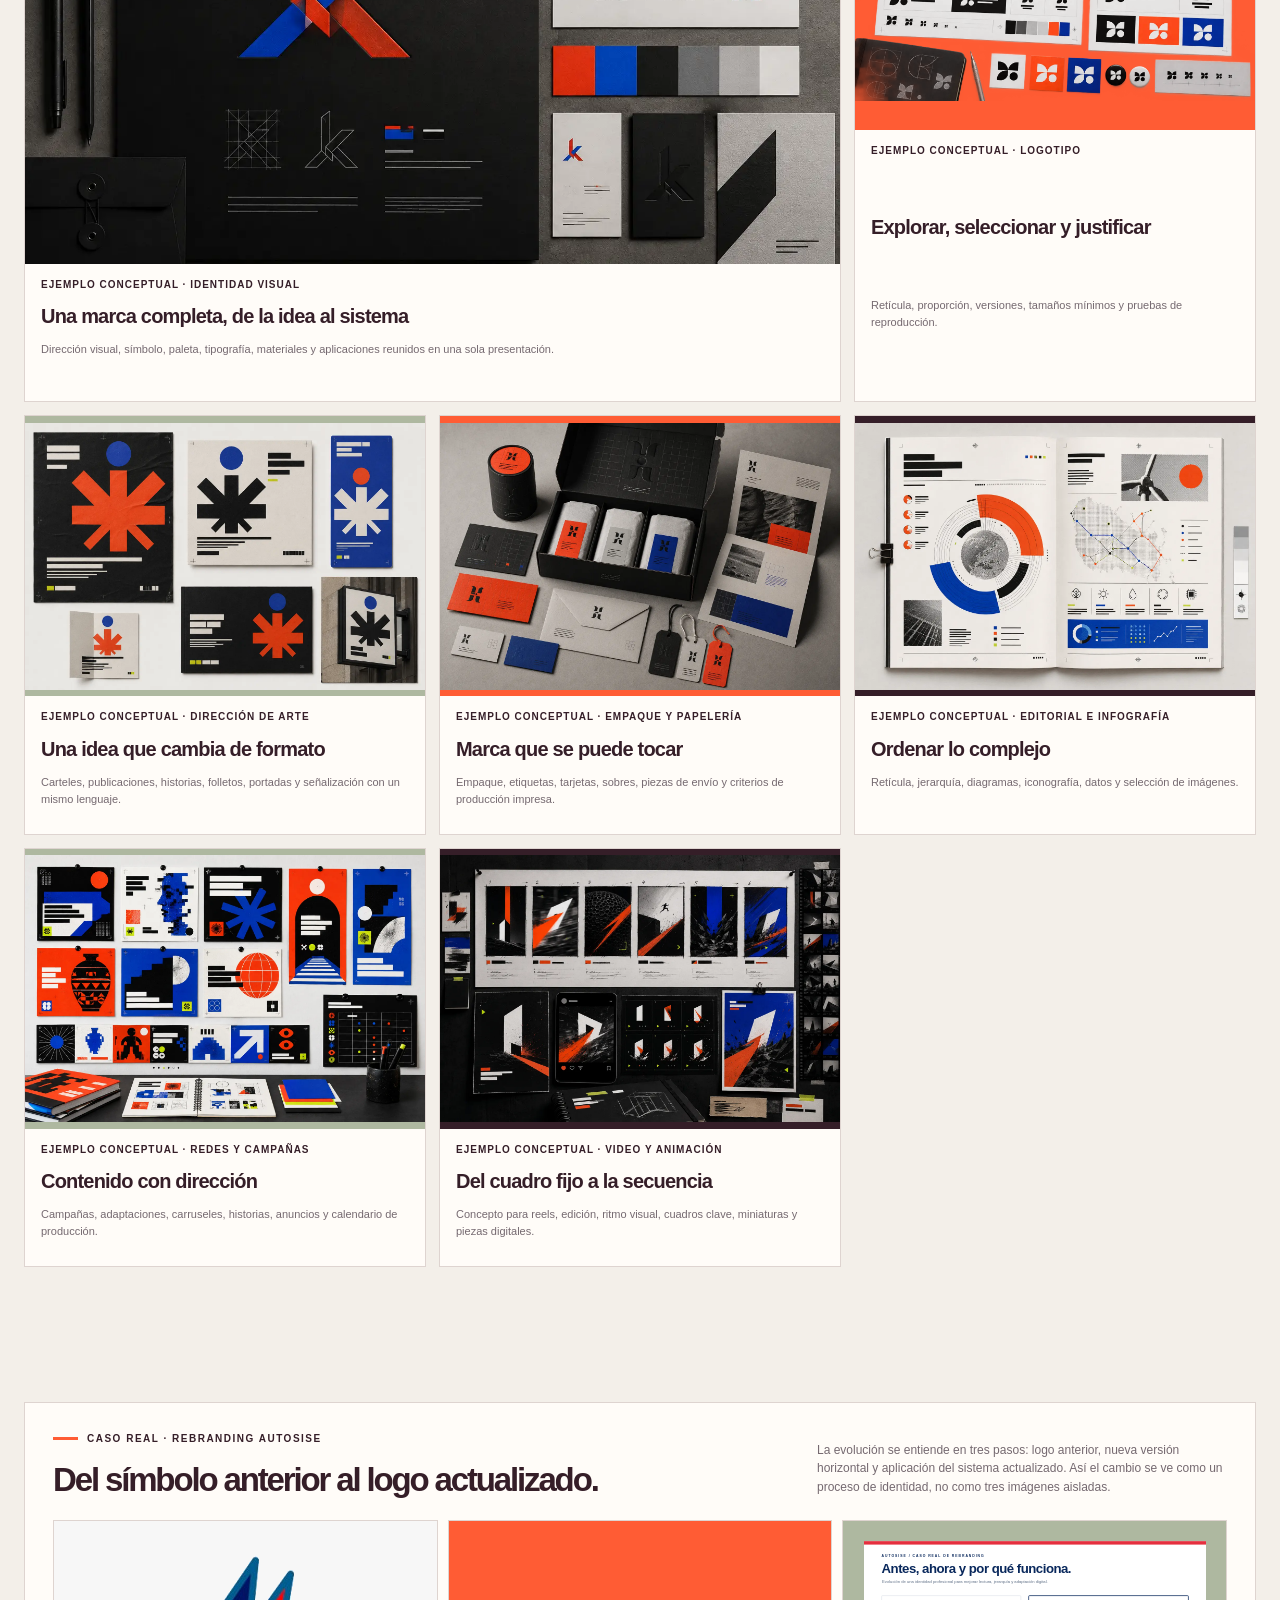
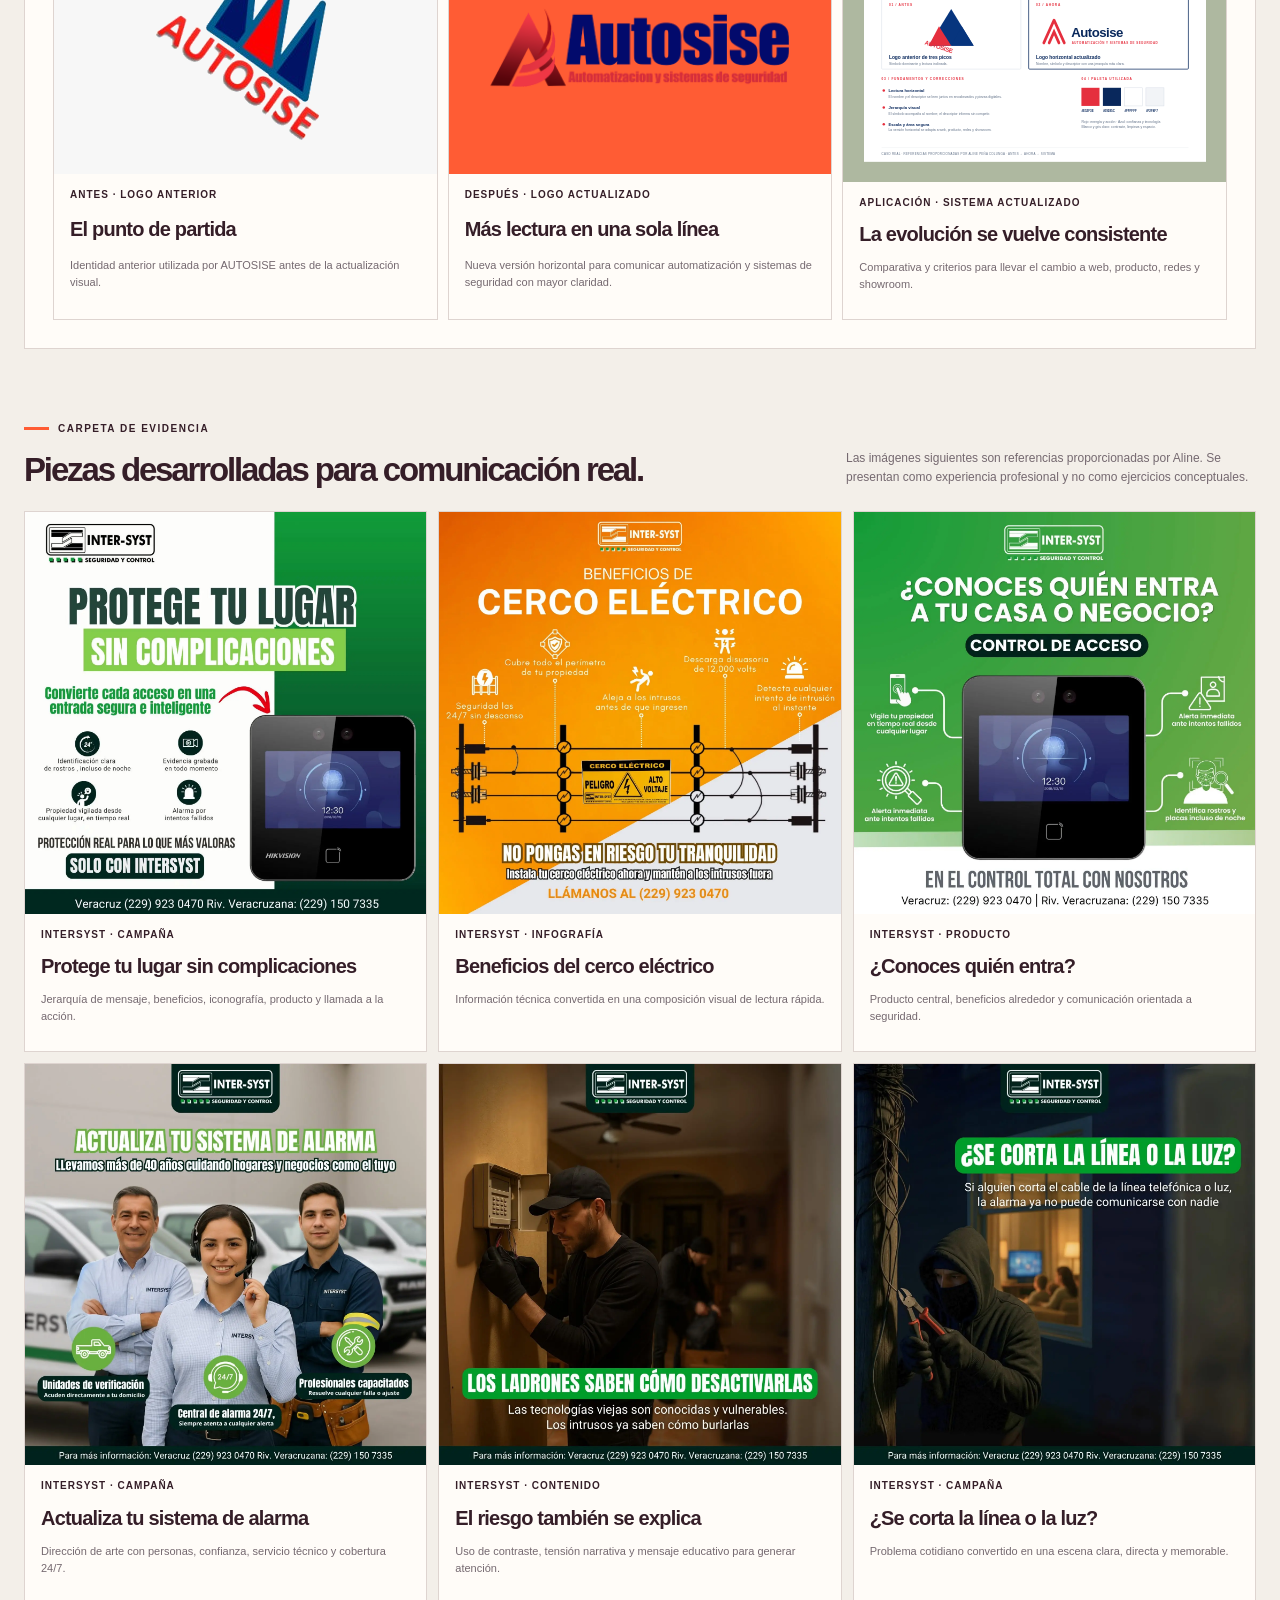
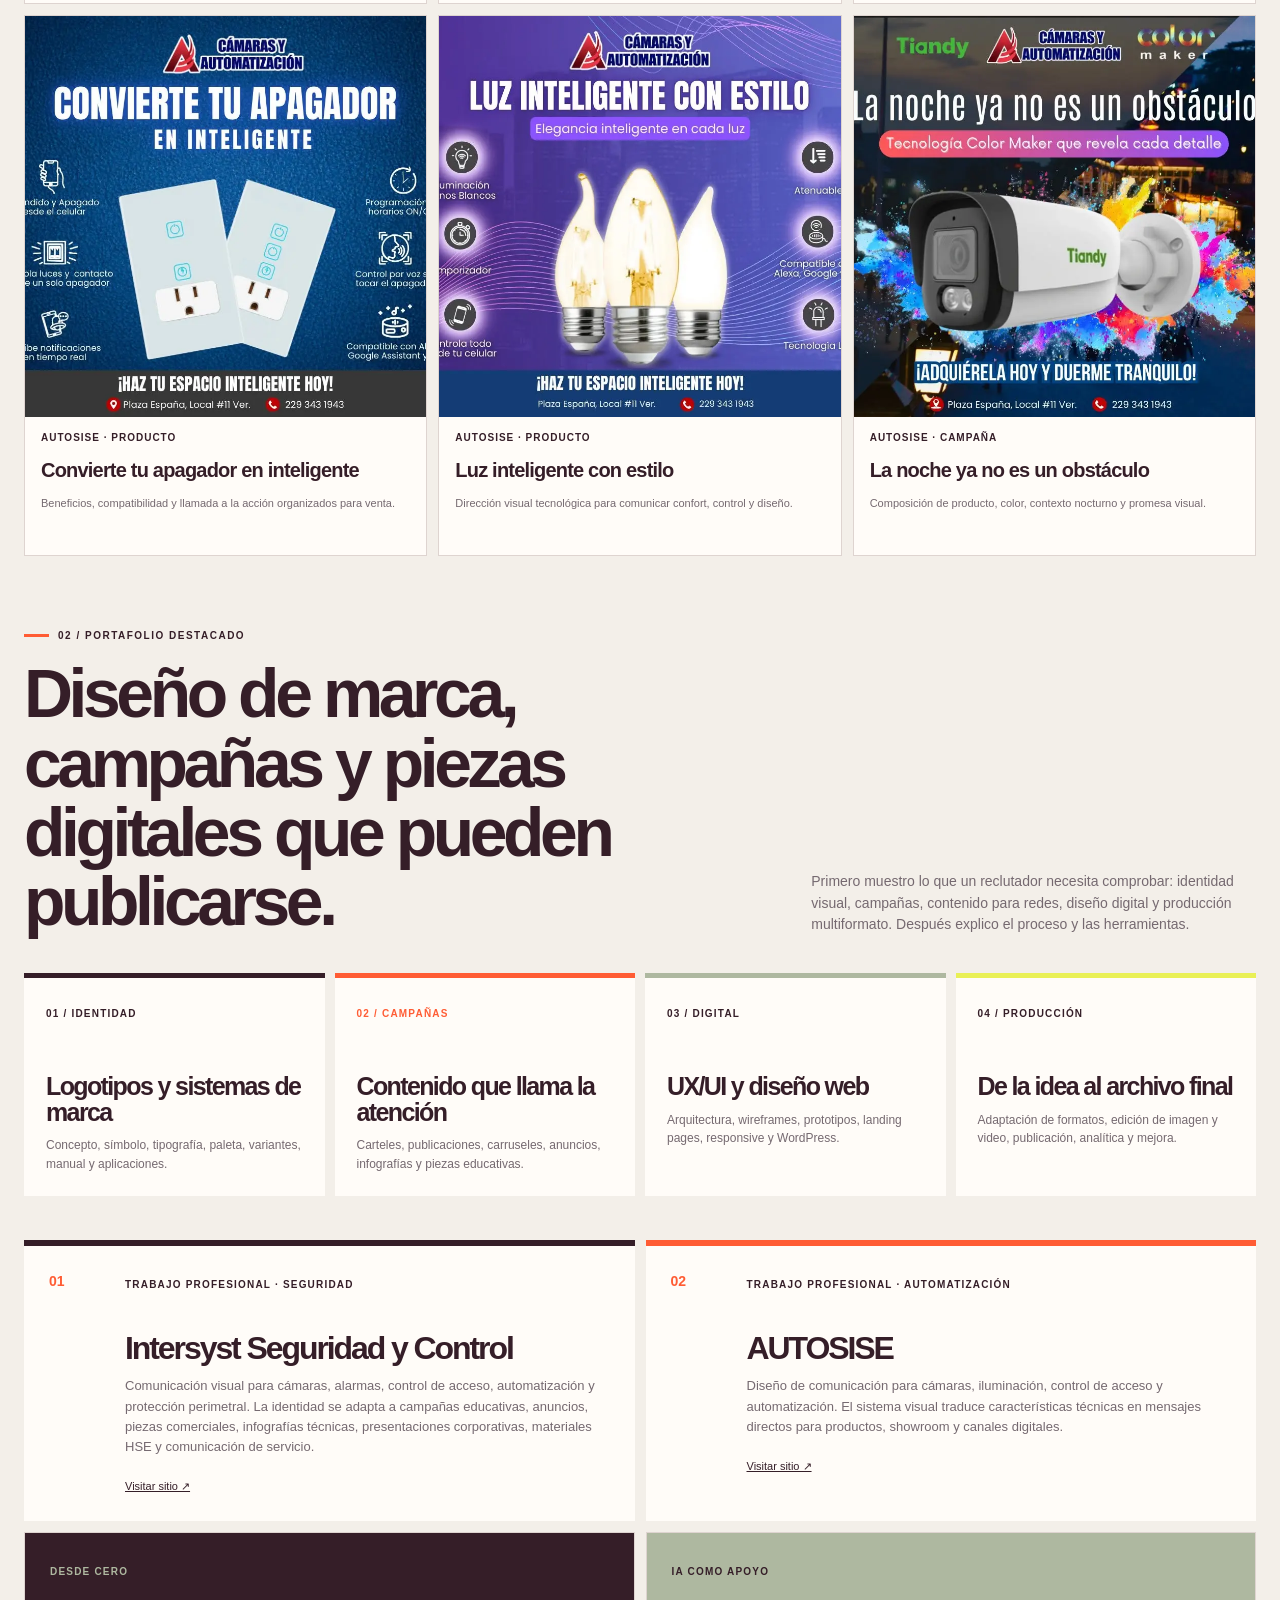
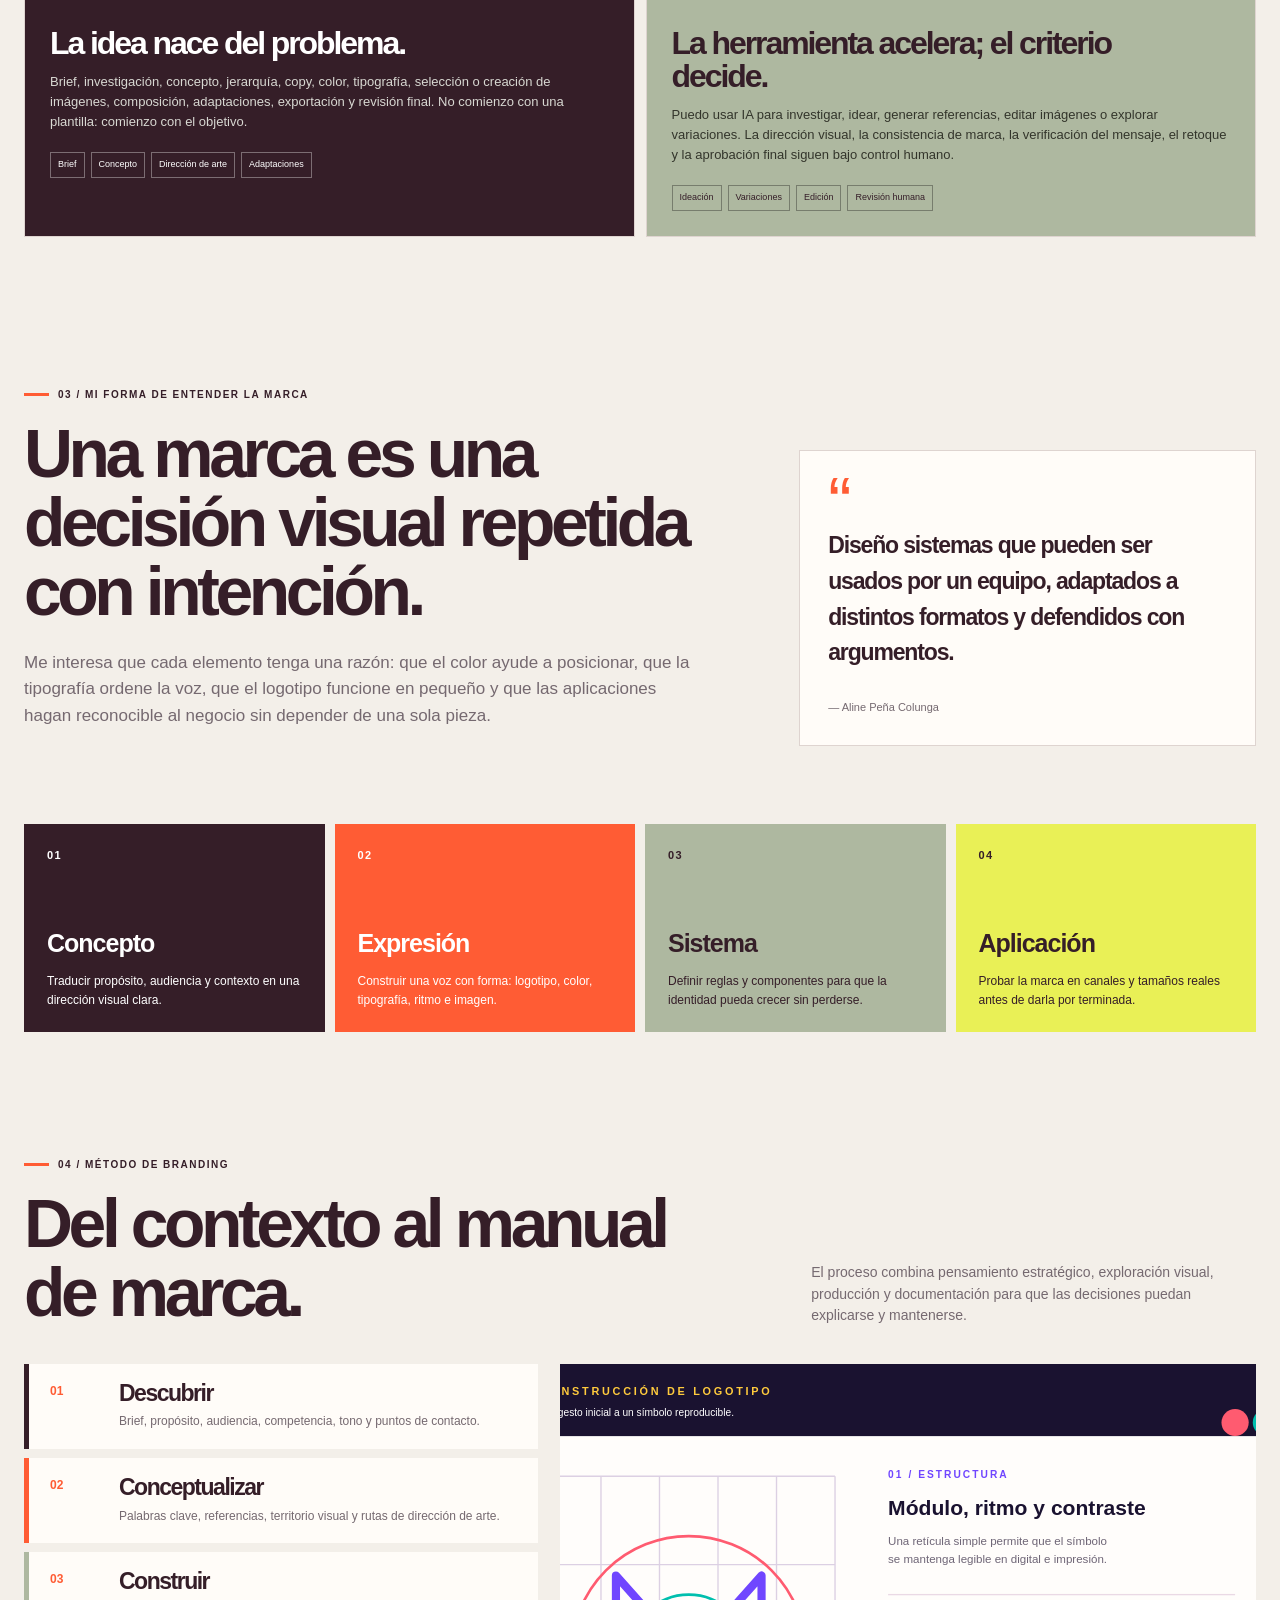
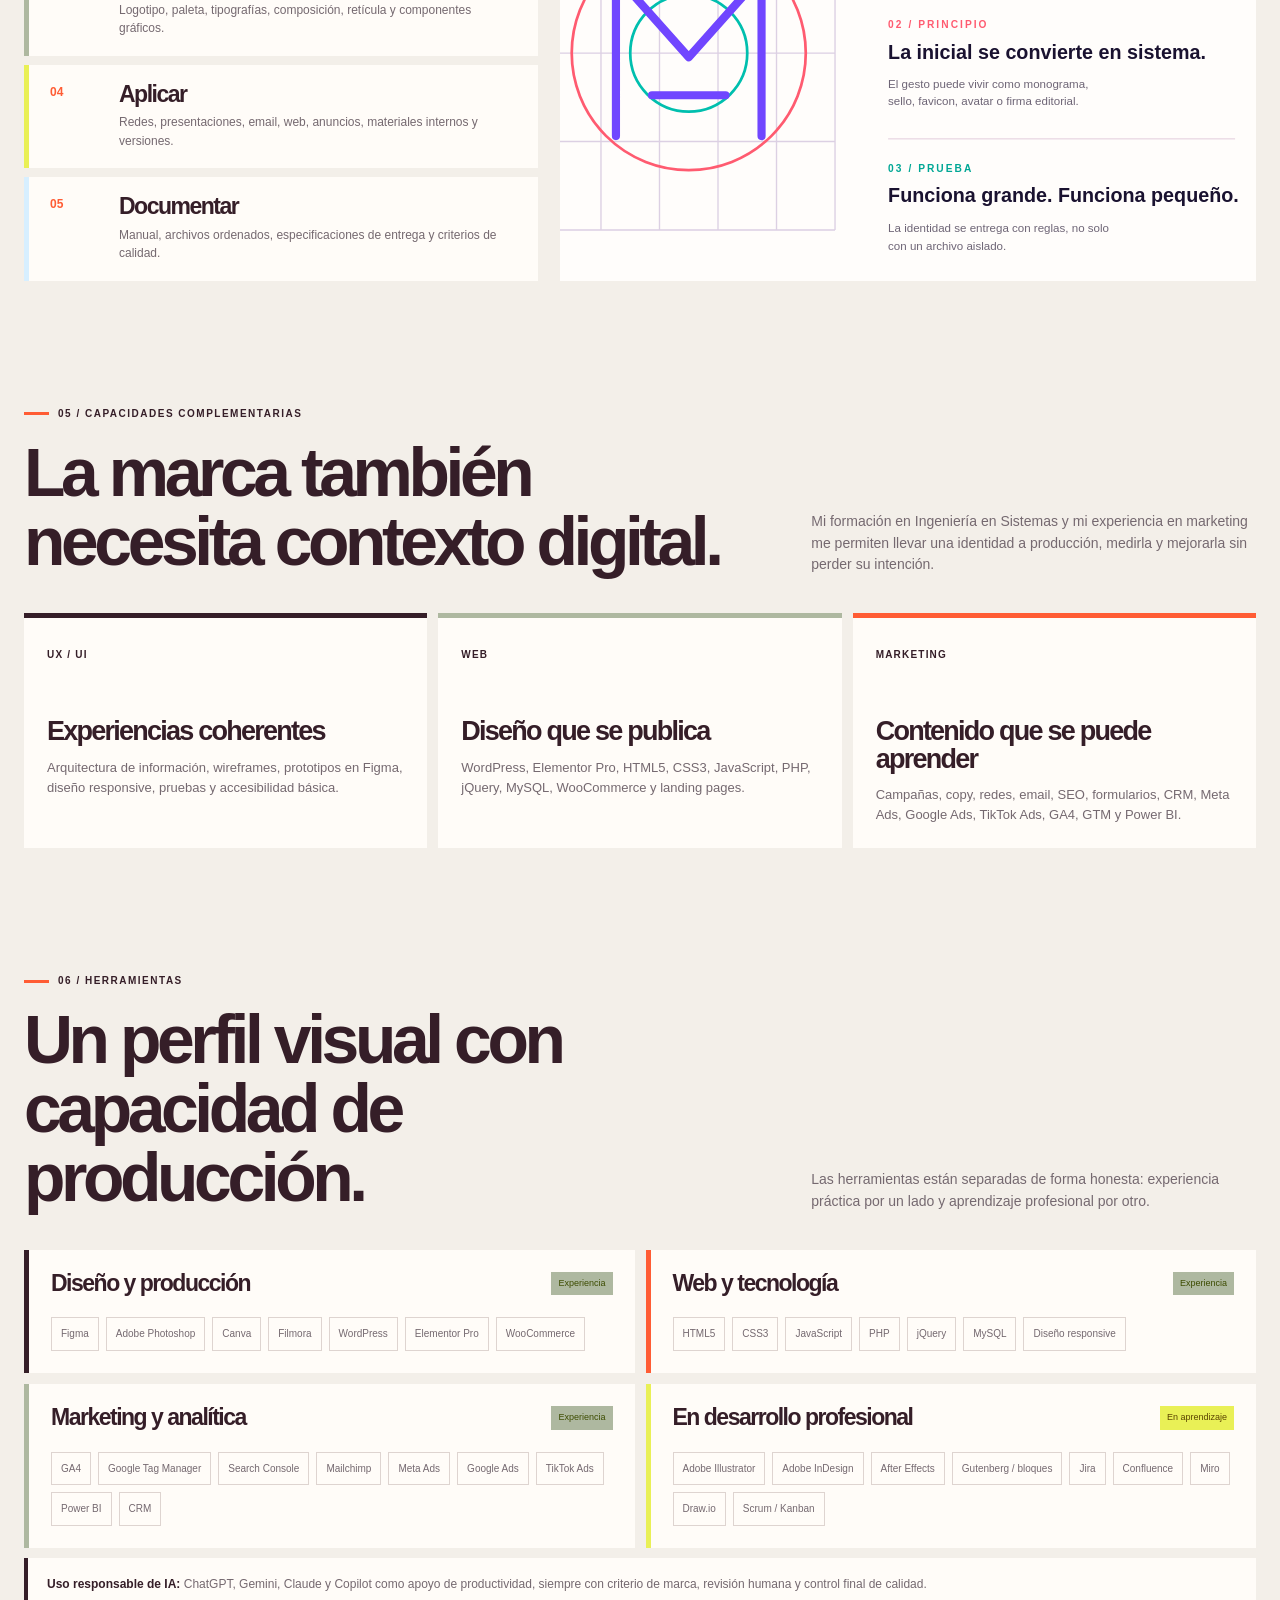
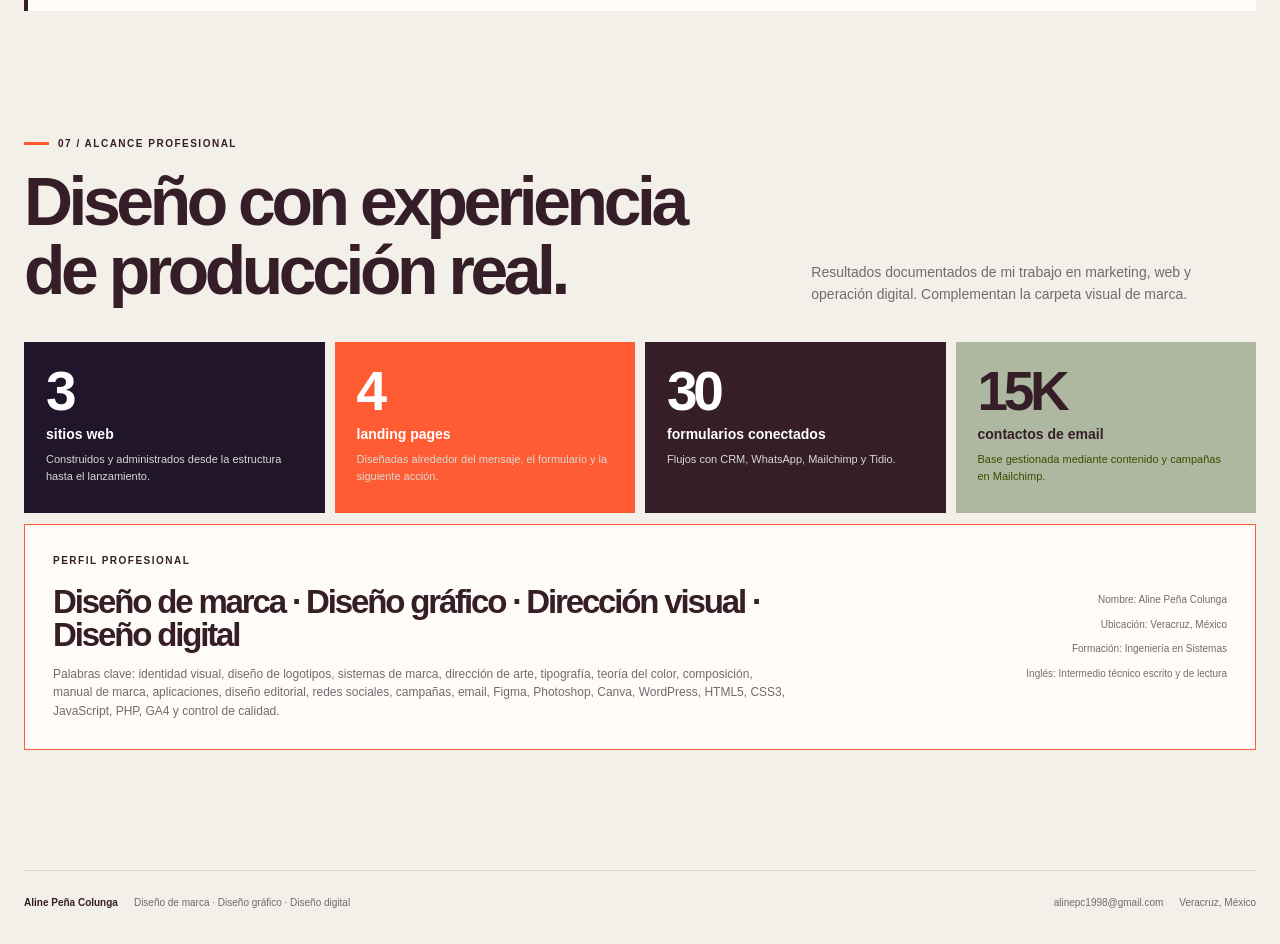
==== commit 9850888a: "Agregar competencias de comunicación visual B2B" ====
--- a/index.html
+++ b/index.html
@@ -21,7 +21,7 @@
         <div class="hero-copy">
           <p class="eyebrow"><span></span> ALINE PEÑA COLUNGA / DISEÑO DE MARCA</p>
           <h1>Construyo marcas que se <em>reconocen.</em></h1>
-          <p class="hero-lead">Diseño identidades visuales con concepto, estructura y personalidad: desde la idea y el logotipo hasta el sistema que vive en redes, presentaciones, web, email y materiales impresos.</p>
+          <p class="hero-lead">Diseño identidades visuales con concepto, estructura y personalidad: desde la idea y el logotipo hasta la comunicación visual B2B que vive en redes, infografías técnicas, presentaciones corporativas, web, email y materiales HSE.</p>
           <div class="hero-actions"><a class="button button-primary button-cv" href="evidence/ats-profile.html">Ver CV <span>↗</span></a><a class="button button-ghost" href="#professional-work">Ver portafolio destacado <span>↘</span></a></div>
           <div class="hero-note"><strong>Diseñadora gráfica · Diseñadora visual · Diseñadora digital</strong><span>Experiencia práctica en Intersyst y Autosise; propuestas conceptuales señaladas con claridad.</span></div>
         </div>
@@ -52,7 +52,7 @@
           </div>
         </div>
         <div class="professional-intro">
-          <article class="company-card company-intersyst"><div class="company-index">01</div><div><span>TRABAJO PROFESIONAL · SEGURIDAD</span><h3>Intersyst Seguridad y Control</h3><p>Comunicación visual para cámaras, alarmas, control de acceso, automatización y protección perimetral. La identidad se adapta a campañas educativas, anuncios, piezas comerciales y comunicación de servicio.</p><a class="text-button" href="https://intersyst.com.mx/" target="_blank" rel="noreferrer">Visitar sitio ↗</a></div></article>
+          <article class="company-card company-intersyst"><div class="company-index">01</div><div><span>TRABAJO PROFESIONAL · SEGURIDAD</span><h3>Intersyst Seguridad y Control</h3><p>Comunicación visual para cámaras, alarmas, control de acceso, automatización y protección perimetral. La identidad se adapta a campañas educativas, anuncios, piezas comerciales, infografías técnicas, presentaciones corporativas, materiales HSE y comunicación de servicio.</p><a class="text-button" href="https://intersyst.com.mx/" target="_blank" rel="noreferrer">Visitar sitio ↗</a></div></article>
           <article class="company-card company-autosise"><div class="company-index">02</div><div><span>TRABAJO PROFESIONAL · AUTOMATIZACIÓN</span><h3>AUTOSISE</h3><p>Diseño de comunicación para cámaras, iluminación, control de acceso y automatización. El sistema visual traduce características técnicas en mensajes directos para productos, showroom y canales digitales.</p><a class="text-button" href="https://autosise.com.mx/" target="_blank" rel="noreferrer">Visitar sitio ↗</a></div></article>
         </div>
         <div class="production-approach">
@@ -74,7 +74,7 @@
       </section>
 
       <section class="section-wrap section design-lab" id="gallery">
-        <div class="section-heading"><div><p class="eyebrow"><span></span> 01 / GALERÍA DE DISCIPLINAS</p><h2>Todo lo que puedo resolver desde diseño gráfico.</h2></div><p>Esta galería reúne ejemplos visuales originales para mostrar el alcance del trabajo: identidad, logotipo, dirección de arte, papelería, empaque, editorial, infografía, redes, campañas y video.</p></div>
+        <div class="section-heading"><div><p class="eyebrow"><span></span> 01 / GALERÍA DE DISCIPLINAS</p><h2>Todo lo que puedo resolver desde diseño gráfico.</h2></div><p>Esta galería reúne ejemplos visuales originales para mostrar el alcance del trabajo: identidad, logotipo, dirección de arte, papelería, empaque, editorial, infografías técnicas, presentaciones corporativas, redes, campañas, materiales HSE y video.</p></div>
         <div class="generated-gallery">
           <article class="evidence-card generated-card generated-featured" data-title="Identidad visual — tablero completo de marca"><div class="evidence-image"><img src="assets/brand-identity-generated.webp" alt="Tablero editorial de identidad visual con símbolo geométrico, paleta, aplicaciones y papelería." /></div><span>EJEMPLO CONCEPTUAL · IDENTIDAD VISUAL</span><strong>Una marca completa, de la idea al sistema</strong><small>Dirección visual, símbolo, paleta, tipografía, materiales y aplicaciones reunidos en una sola presentación.</small></article>
           <article class="evidence-card generated-card" data-title="Exploración de logotipo — construcción y versiones"><div class="evidence-image"><img src="assets/logo-exploration-generated.webp" alt="Exploración de logotipo con retícula geométrica, variaciones, versiones positivas y negativas." /></div><span>EJEMPLO CONCEPTUAL · LOGOTIPO</span><strong>Explorar, seleccionar y justificar</strong><small>Retícula, proporción, versiones, tamaños mínimos y pruebas de reproducción.</small></article>
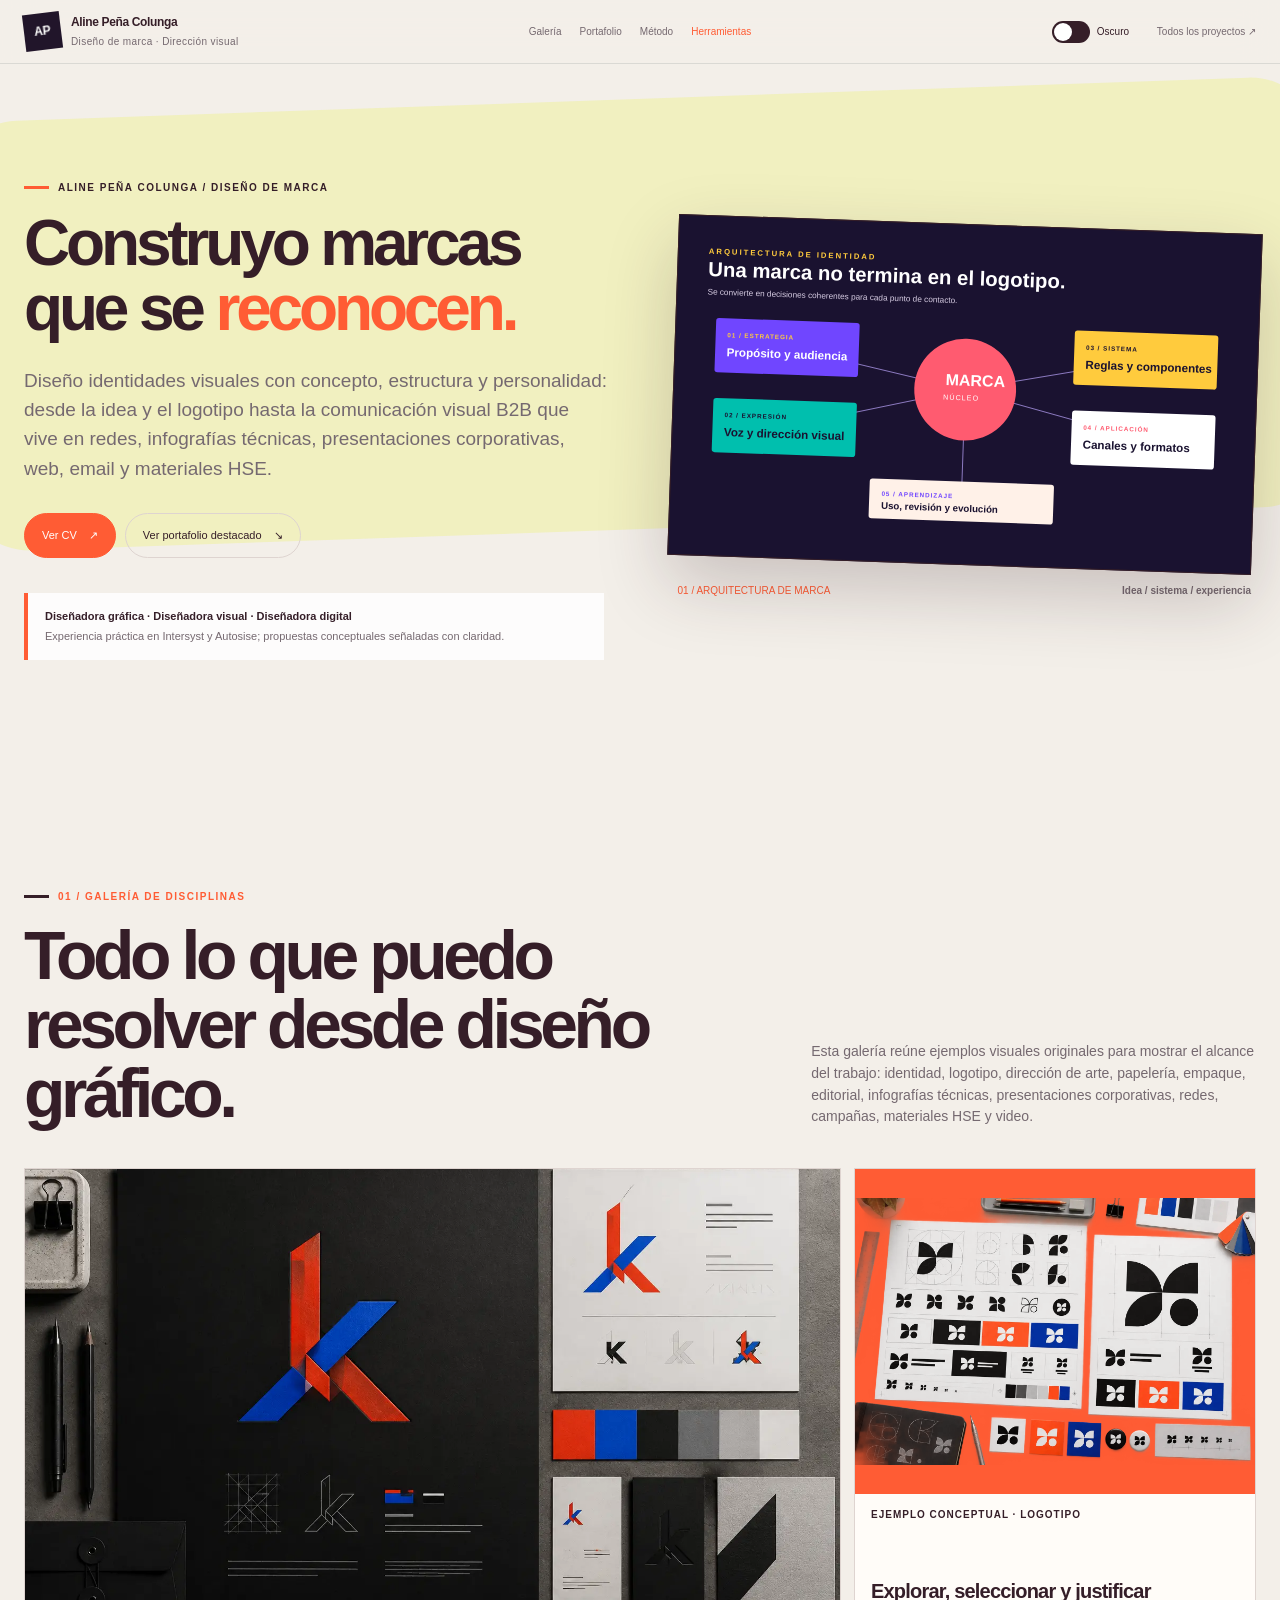
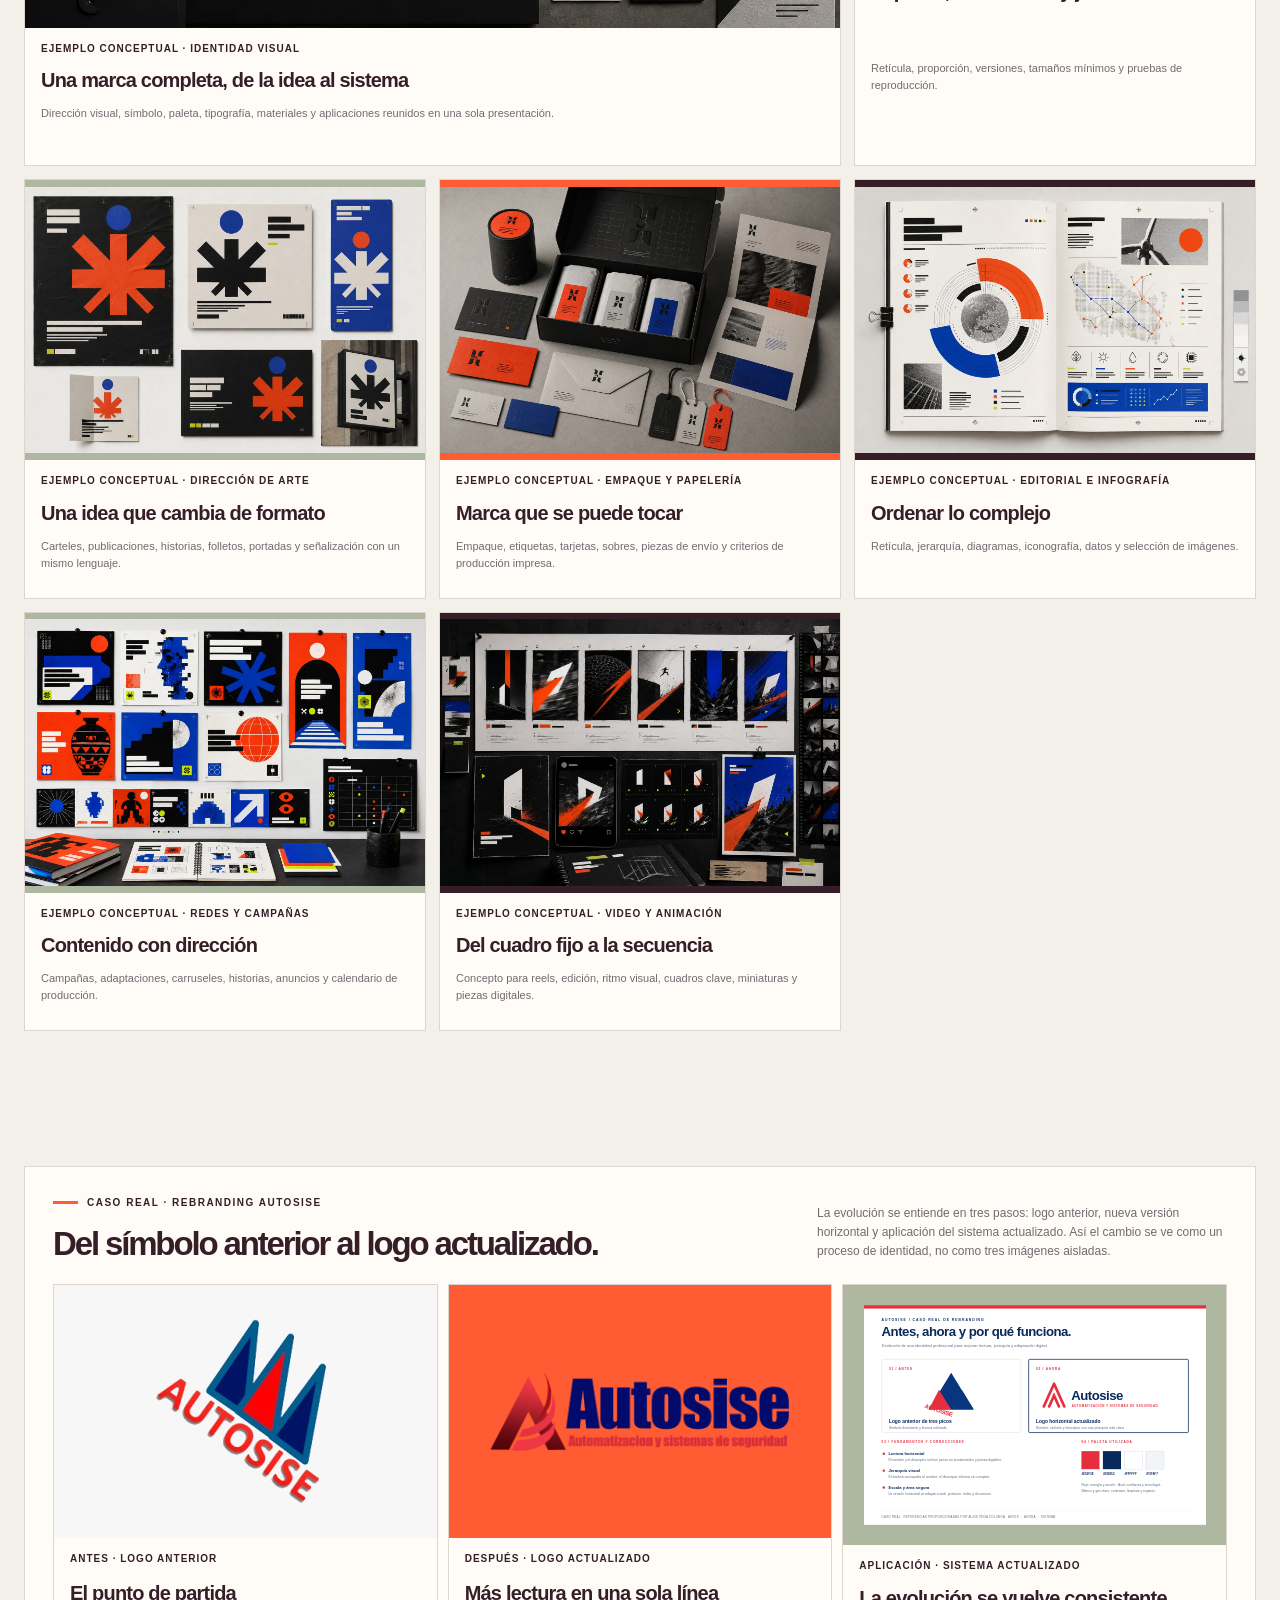
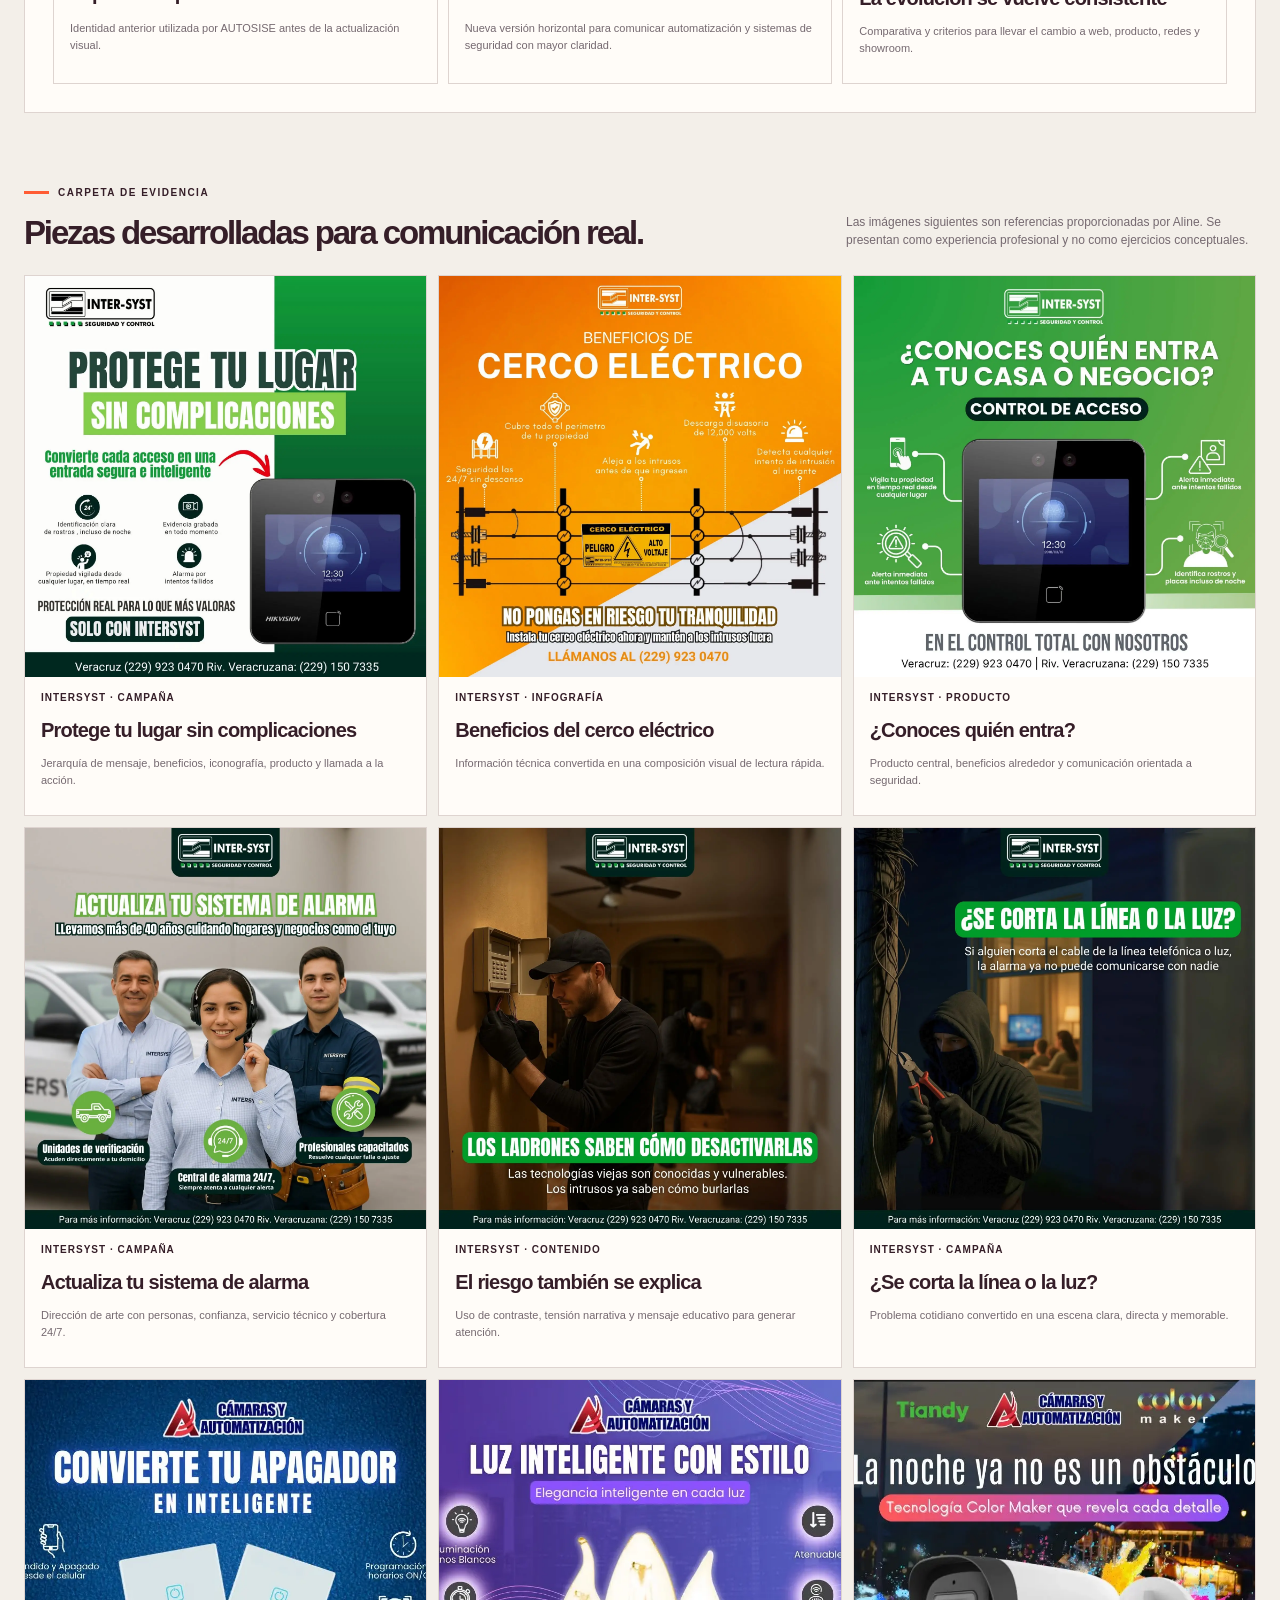
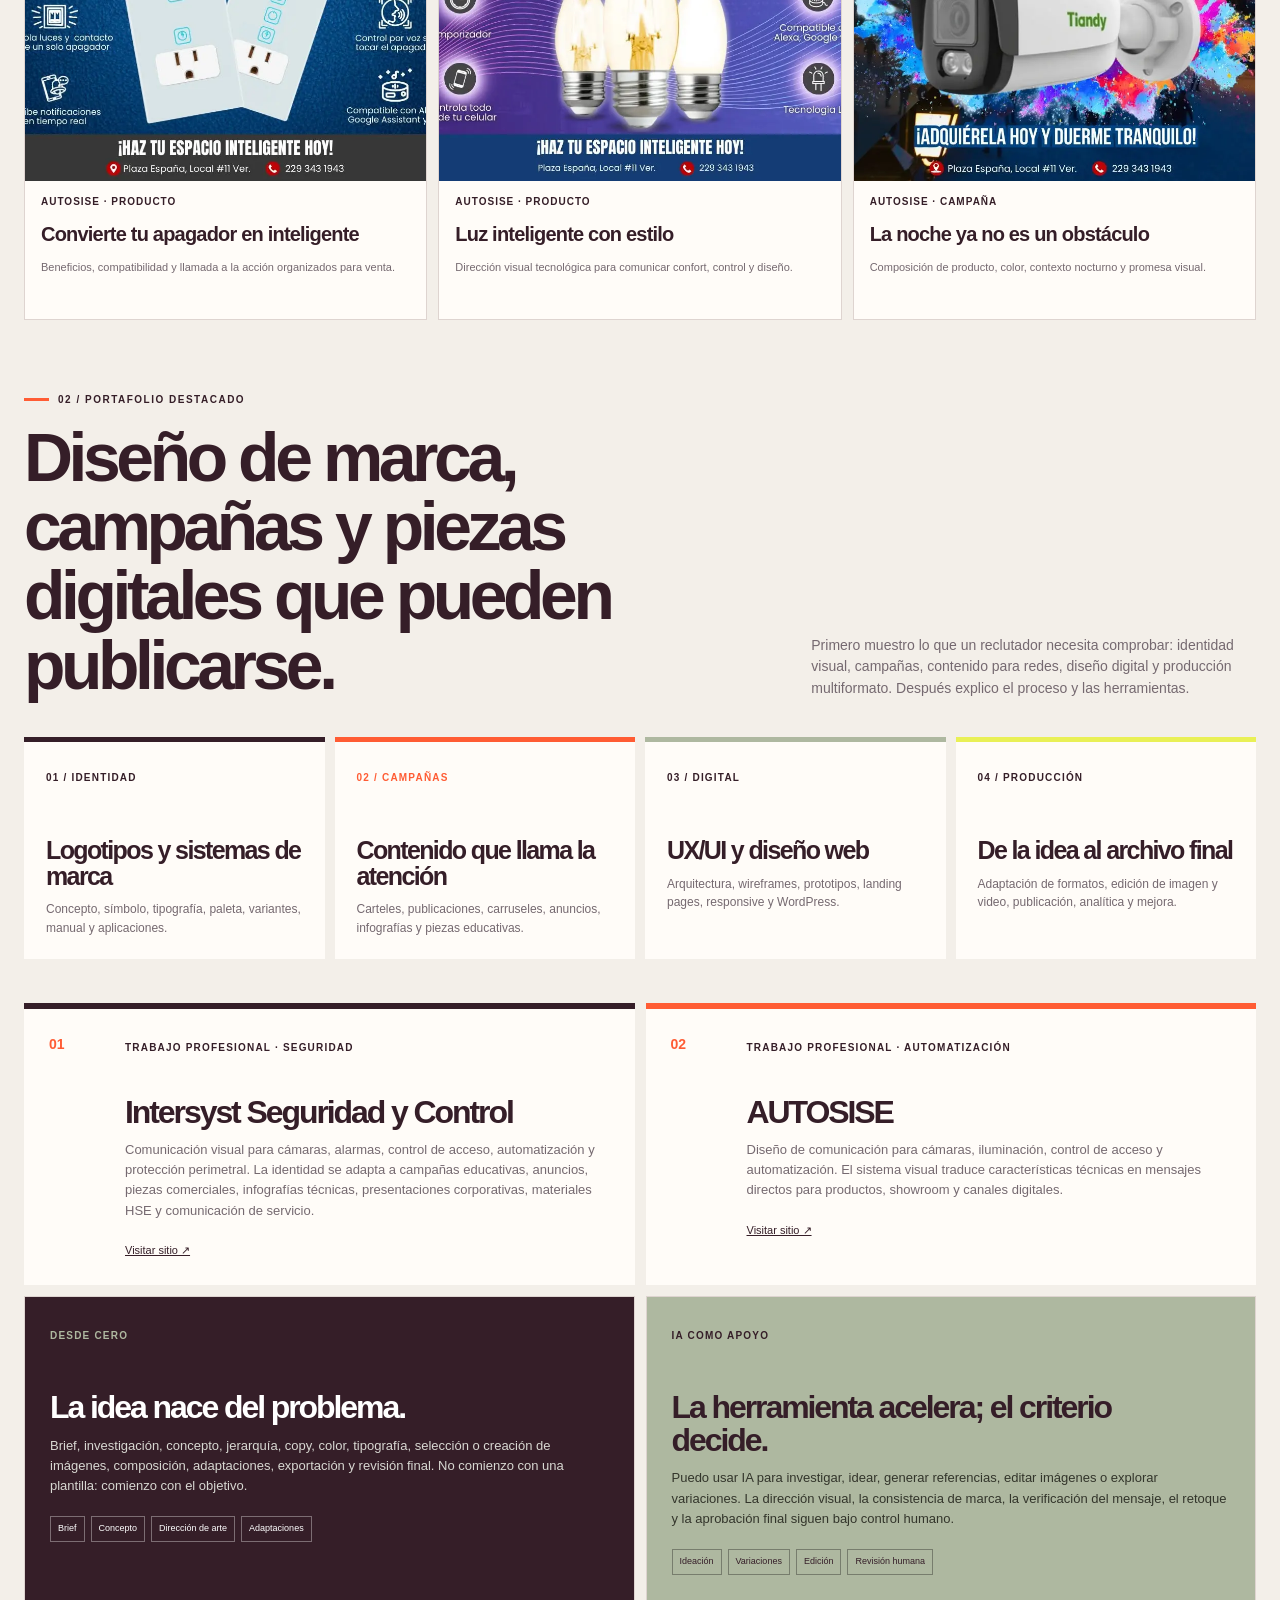
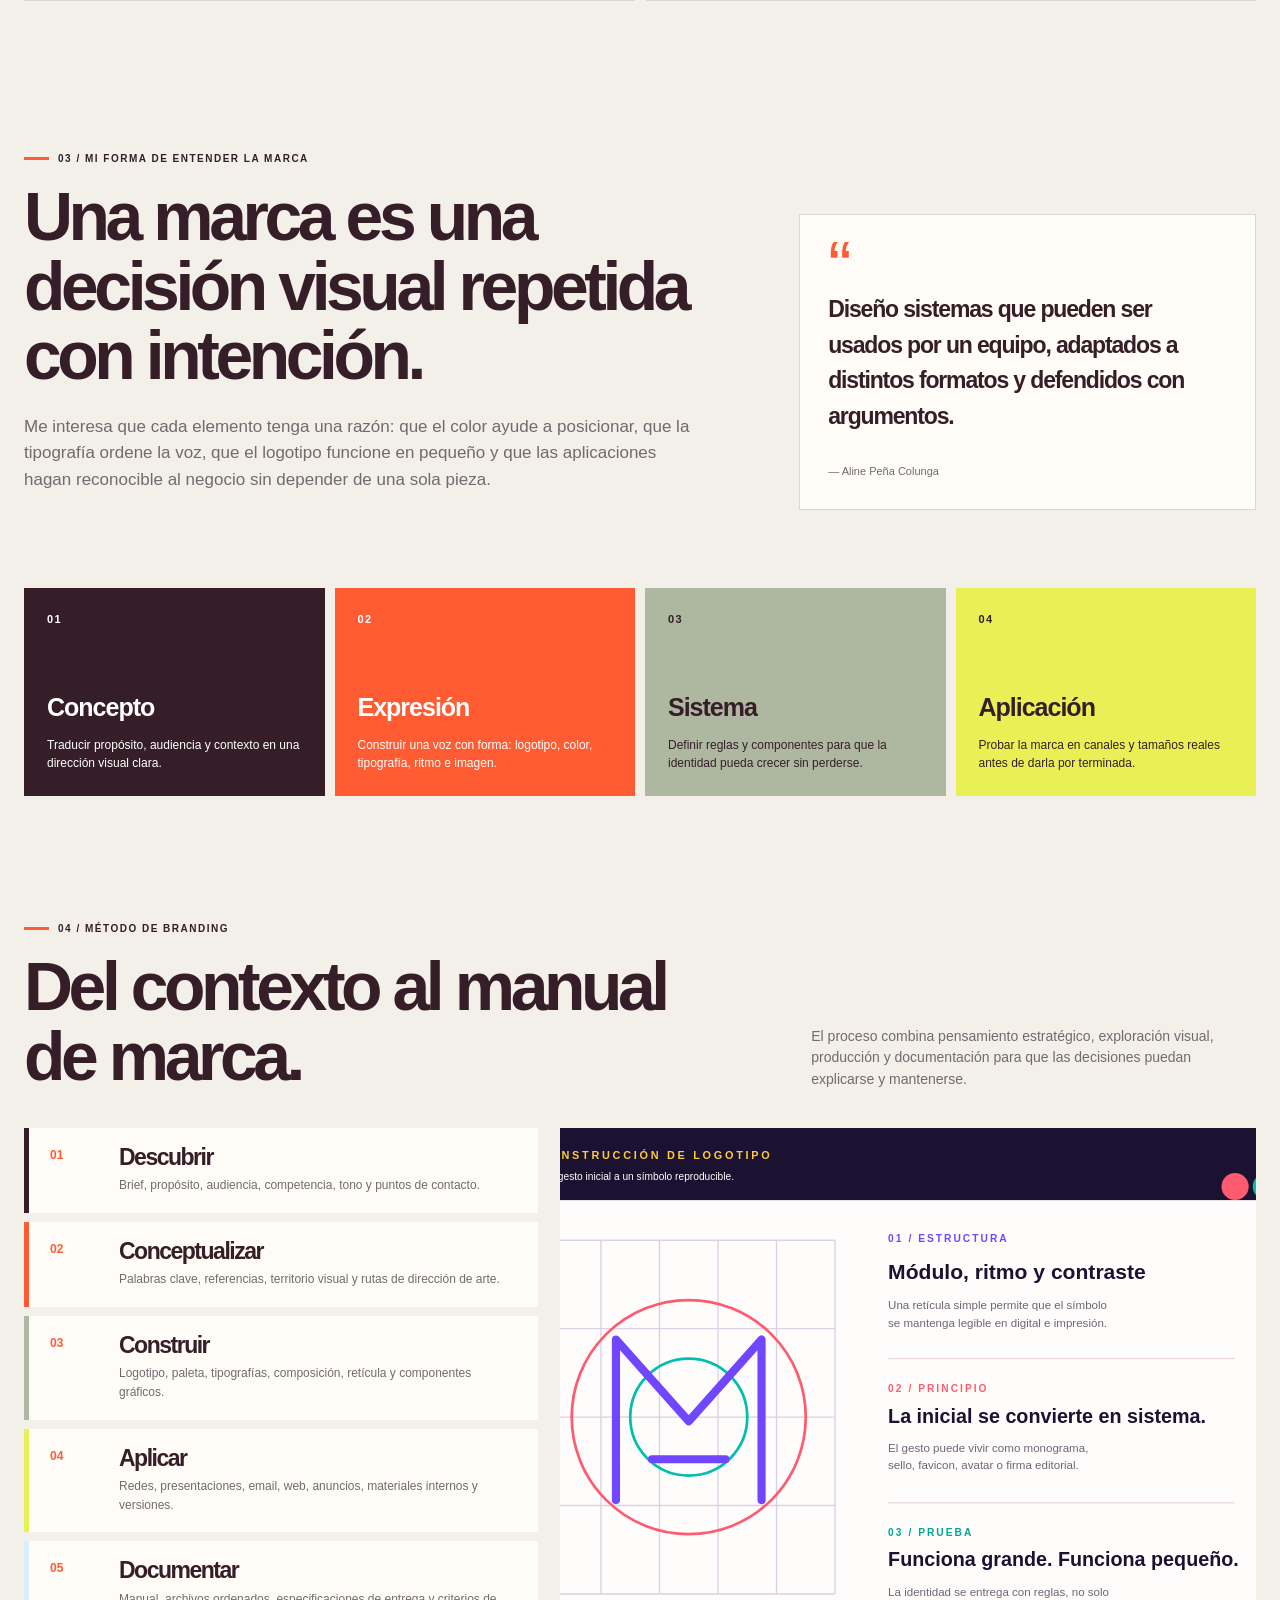
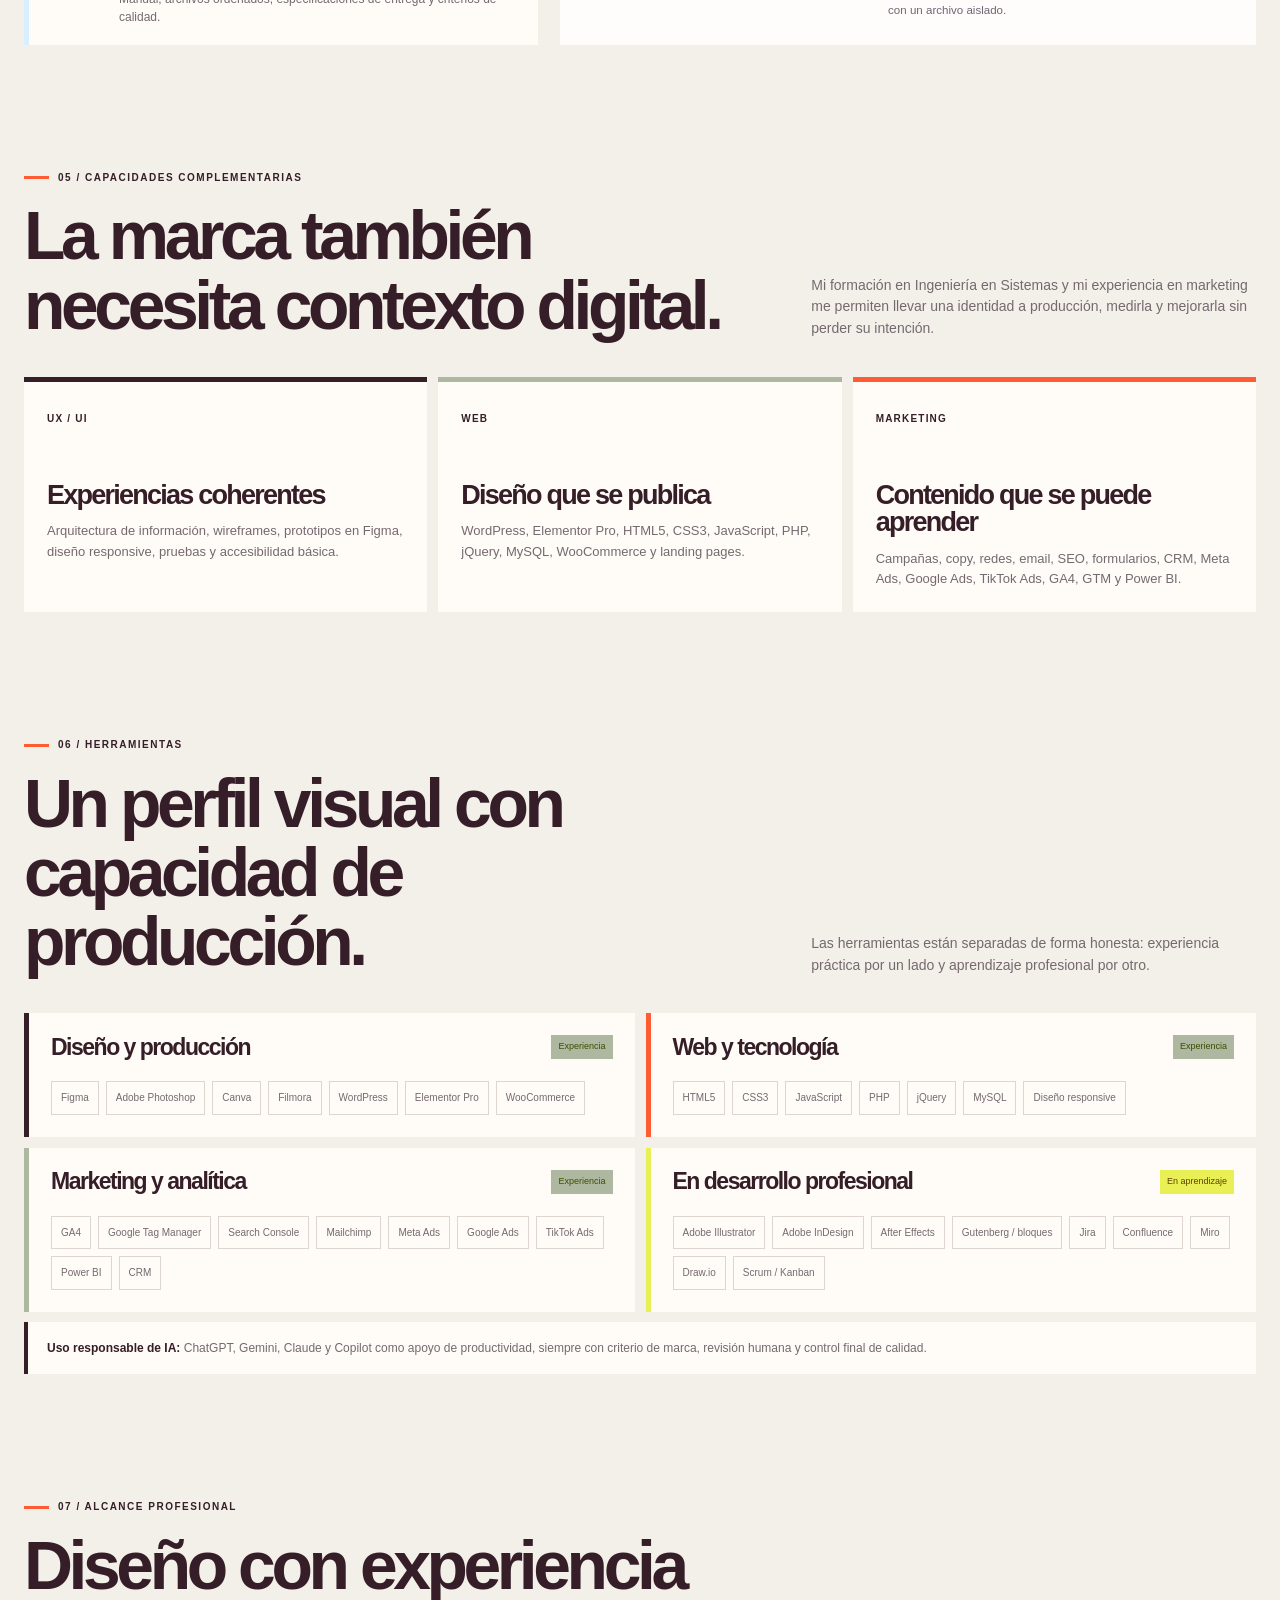
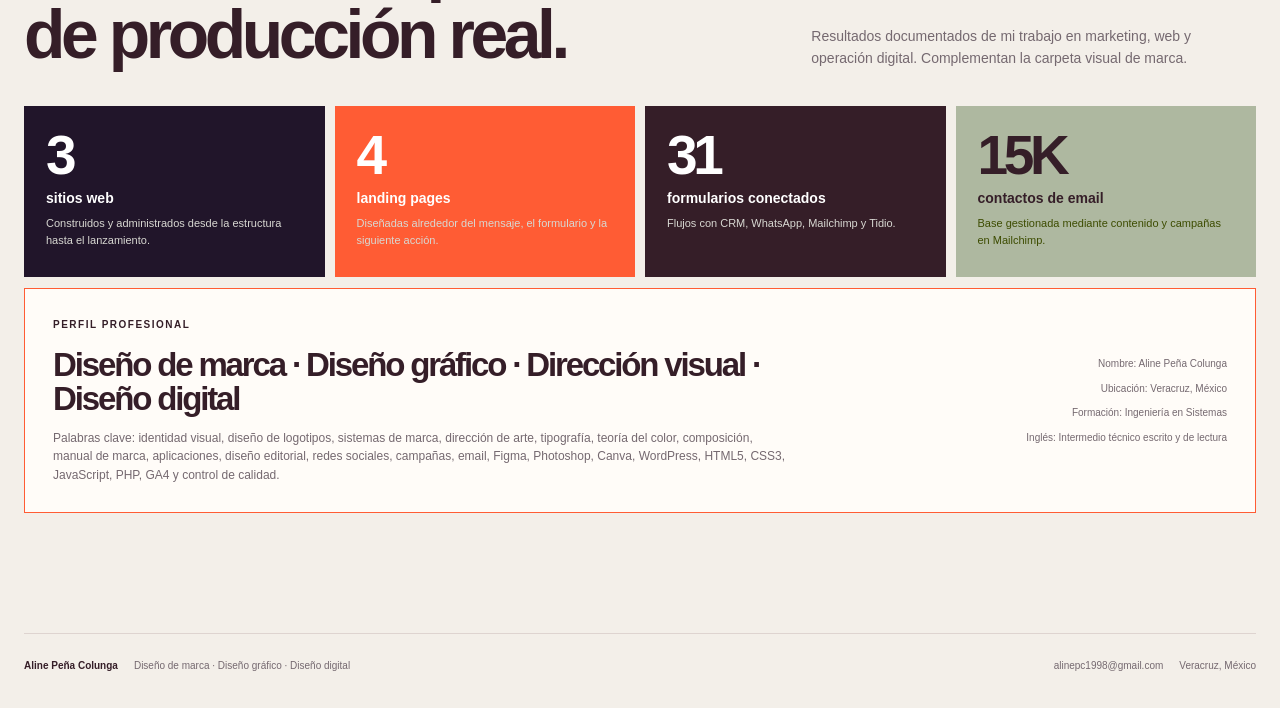
==== commit f45ada7c: "Reducir visiblemente el titular y actualizar caché" ====
--- a/index.html
+++ b/index.html
@@ -6,7 +6,7 @@
     <meta name="description" content="Portafolio de diseño gráfico de Aline Peña Colunga: logos minimalistas, identidad visual, campañas, contenido para redes, UX/UI, diseño web, dirección de arte y producción digital." />
     <meta name="keywords" content="diseño gráfico, logos minimalistas, identidad visual, sistemas de marca, dirección de arte, campañas, redes sociales, UX/UI, diseño web, Figma, Photoshop, Canva, WordPress, HTML5, CSS3, JavaScript, PHP, SEO" />
     <title>Aline Peña Colunga — Diseño de marca</title>
-    <link rel="stylesheet" href="styles.css?v=20260820-4" />
+    <link rel="stylesheet" href="styles.css?v=20260820-5" />
   </head>
   <body>
     <div class="scroll-progress" id="scroll-progress"></div>
--- a/styles.css
+++ b/styles.css
@@ -88,7 +88,7 @@
 .eyebrow span { display: inline-block; width: 25px; height: 3px; background: var(--coral); }
 h1, h2, h3, p { margin-top: 0; }
 h1, h2, h3 { letter-spacing: -.065em; line-height: 1.02; }
-h1 { max-width: 700px; margin-bottom: 24px; font-size: clamp(58px, 8vw, 116px); font-weight: 800; }
+h1 { max-width: 620px; margin-bottom: 24px; font-size: clamp(44px, 5vw, 72px); font-weight: 800; }
 h1 em { color: var(--coral); font-style: normal; }
 h2 { font-size: clamp(39px, 5.3vw, 76px); }
 h3 { font-size: 28px; }
@@ -419,7 +419,7 @@
   .main-nav { gap: 14px; }
   .header-actions { justify-content: flex-end; }
   .hero { padding: 52px 0; }
-  .hero h1 { font-size: 56px; }
+  .hero h1 { font-size: 40px; }
   .hero::before { inset: 25px -20px auto; }
   .manifesto { padding-top: 60px; }
   .professional-section > .section-heading { margin-top: 44px; }
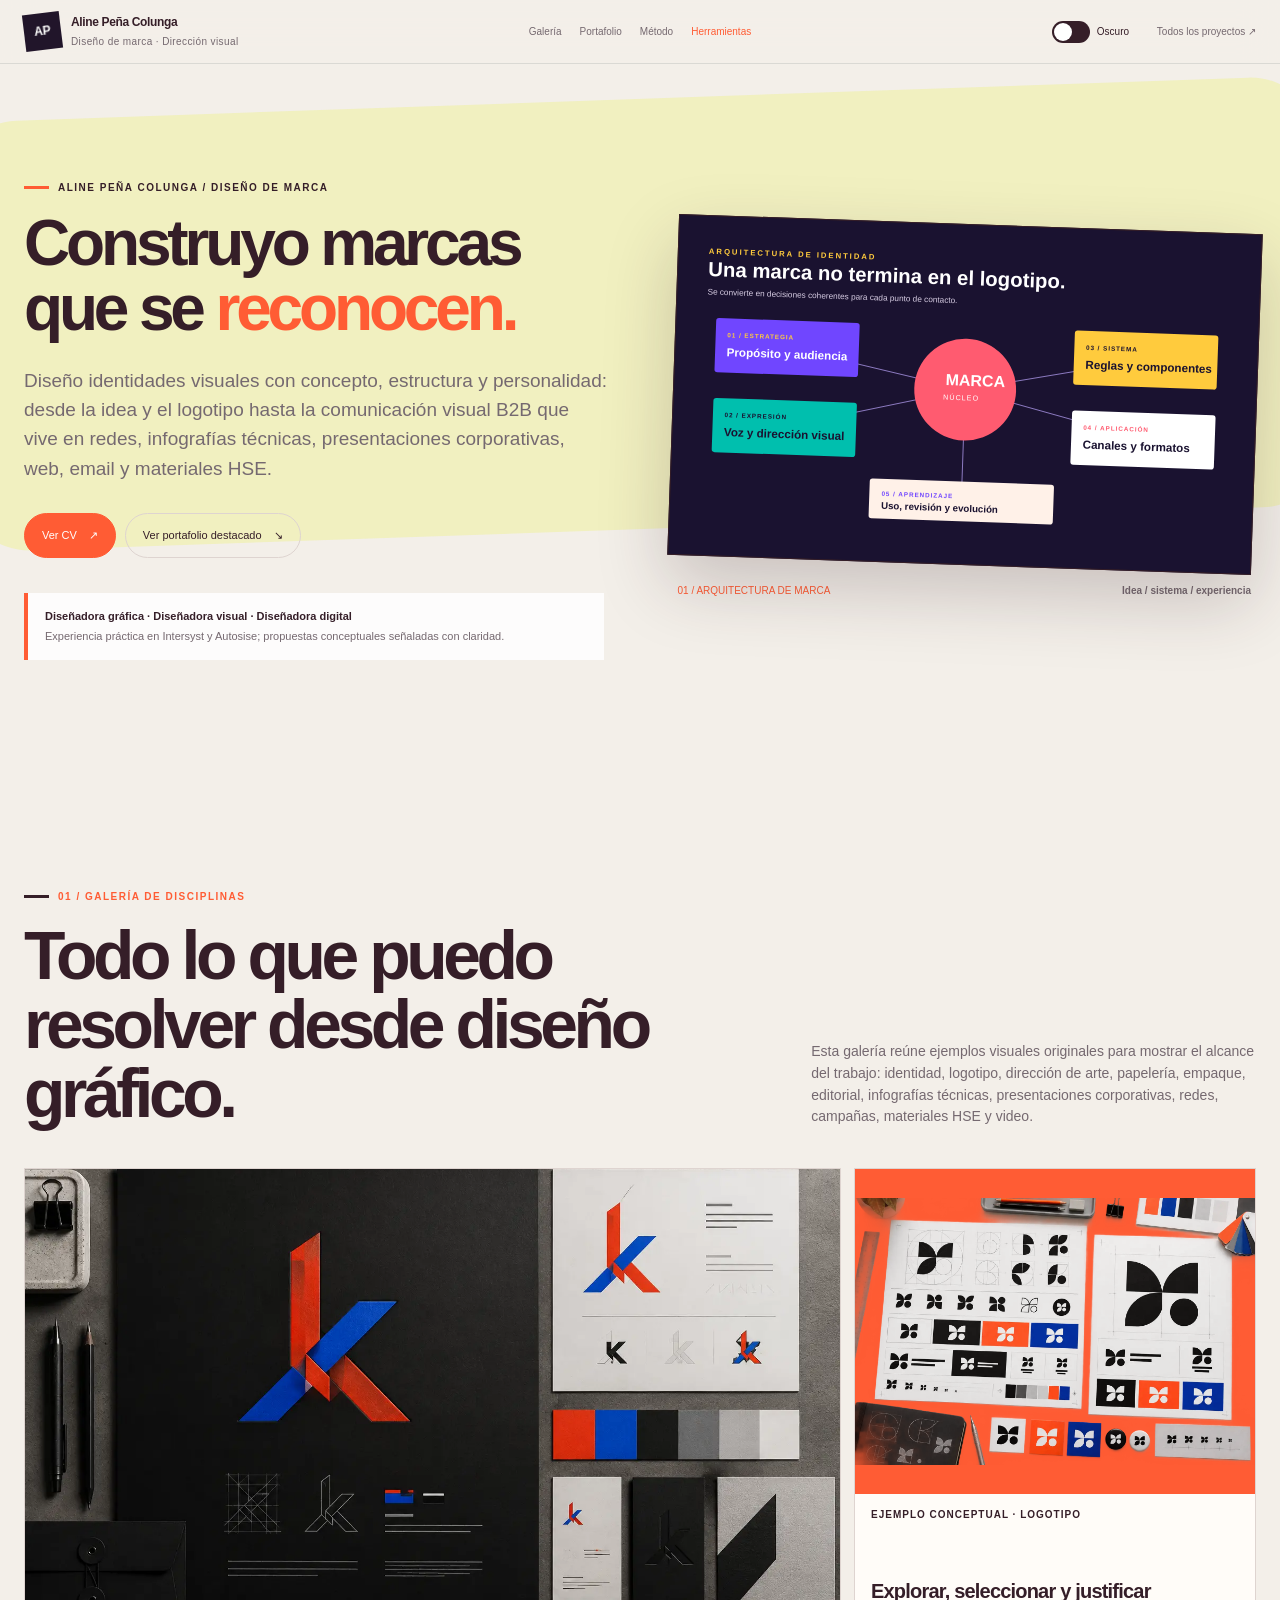
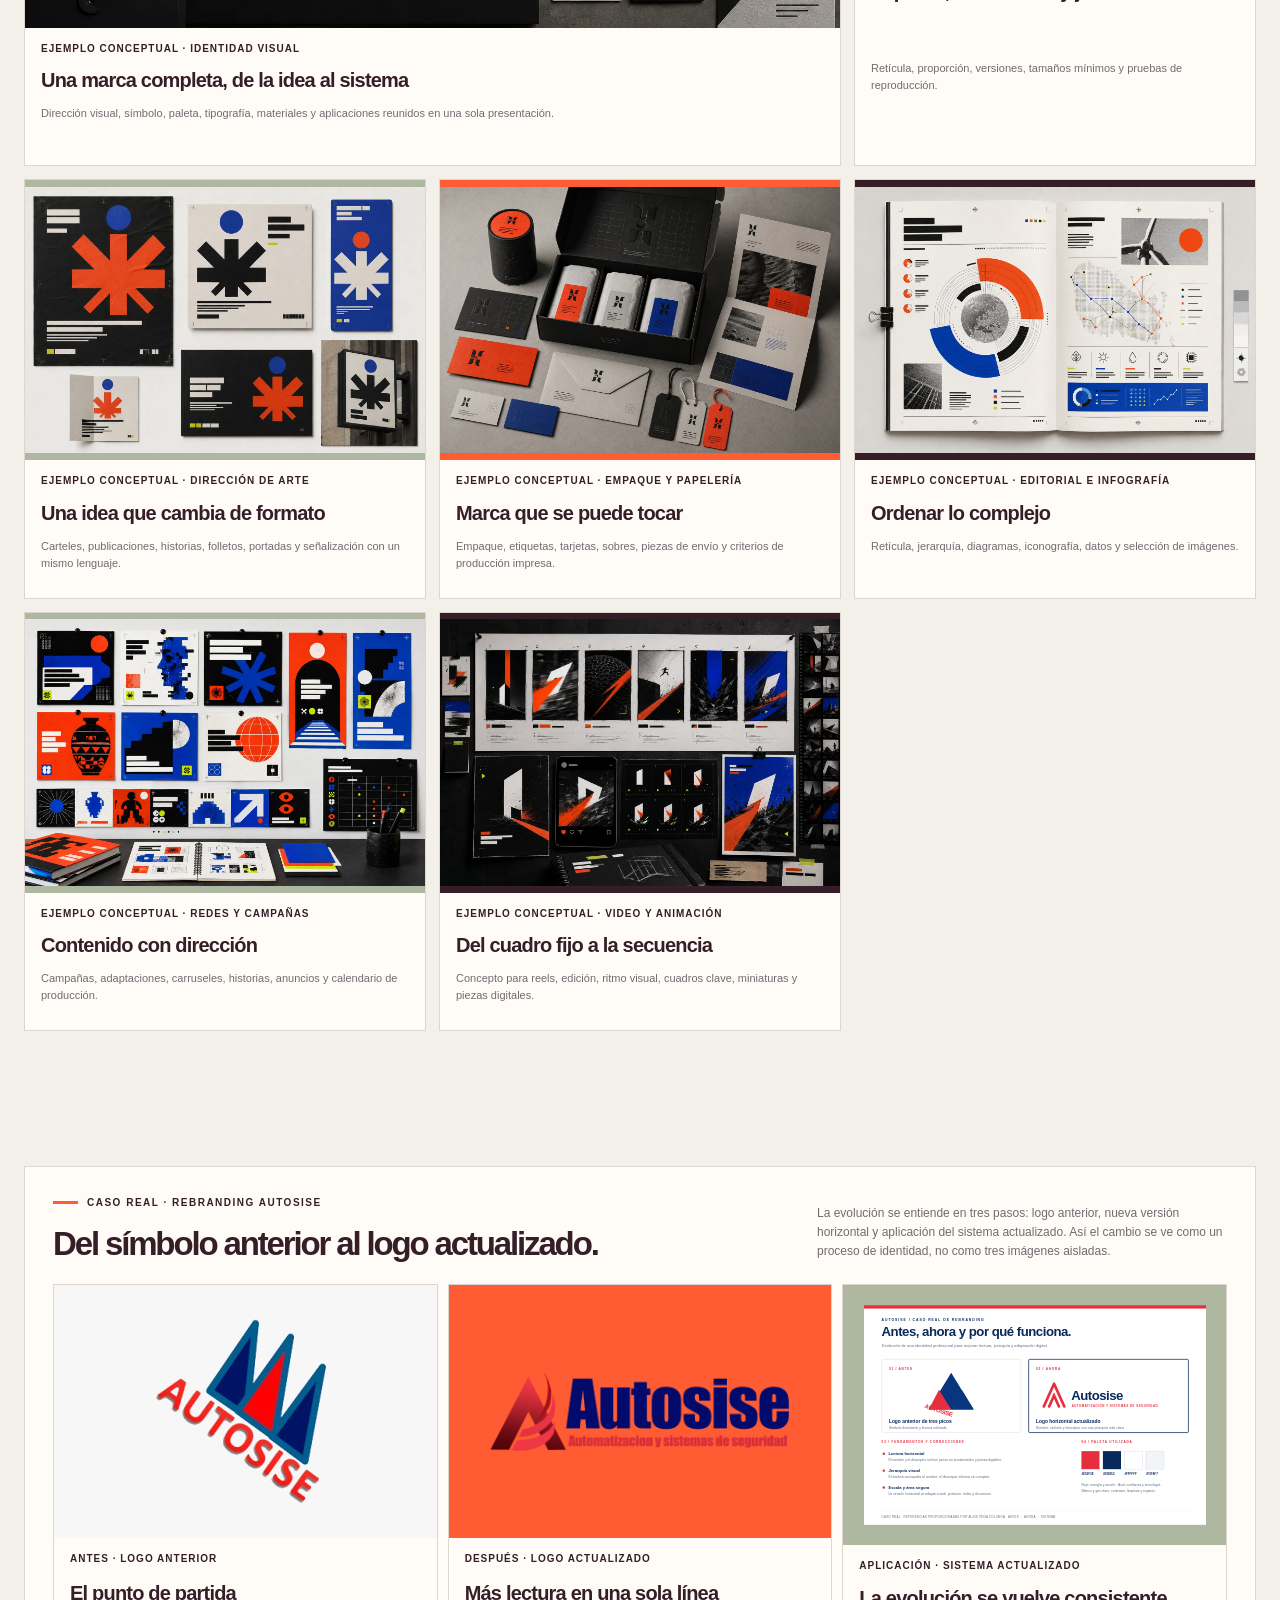
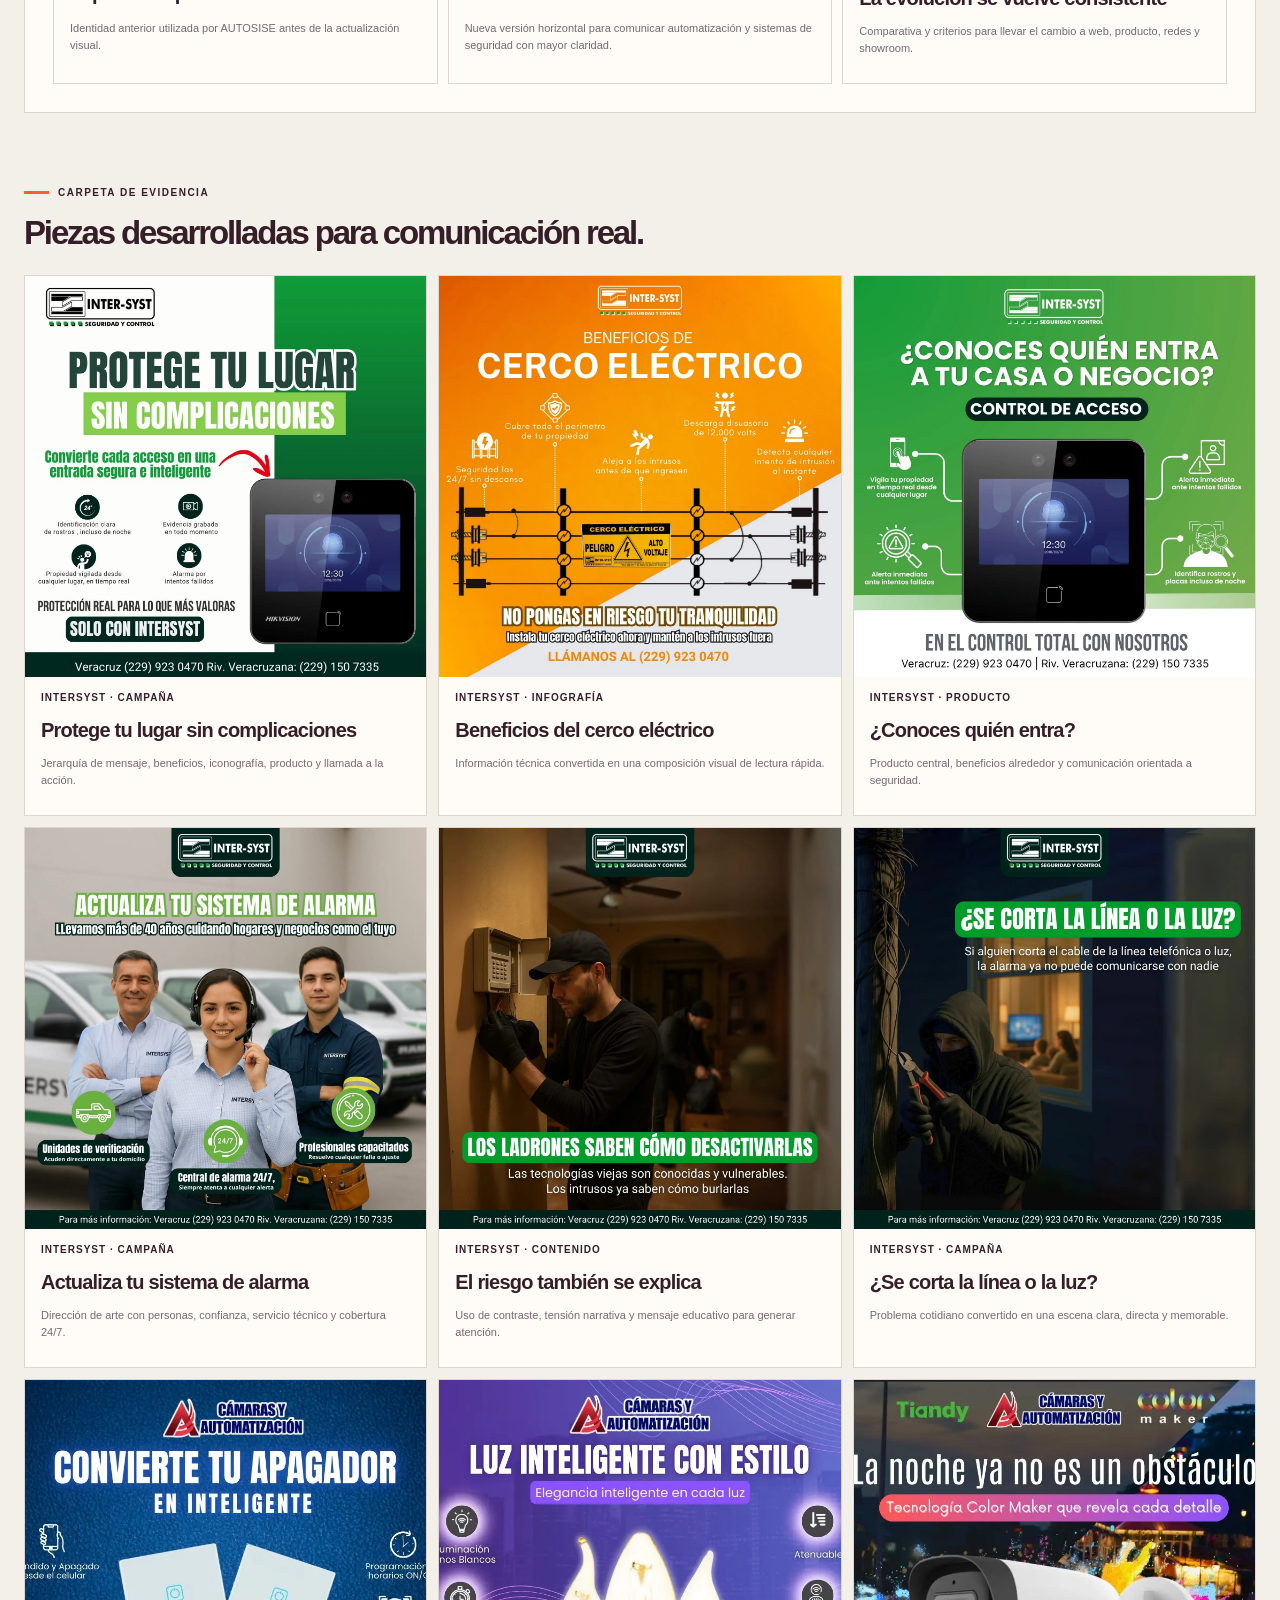
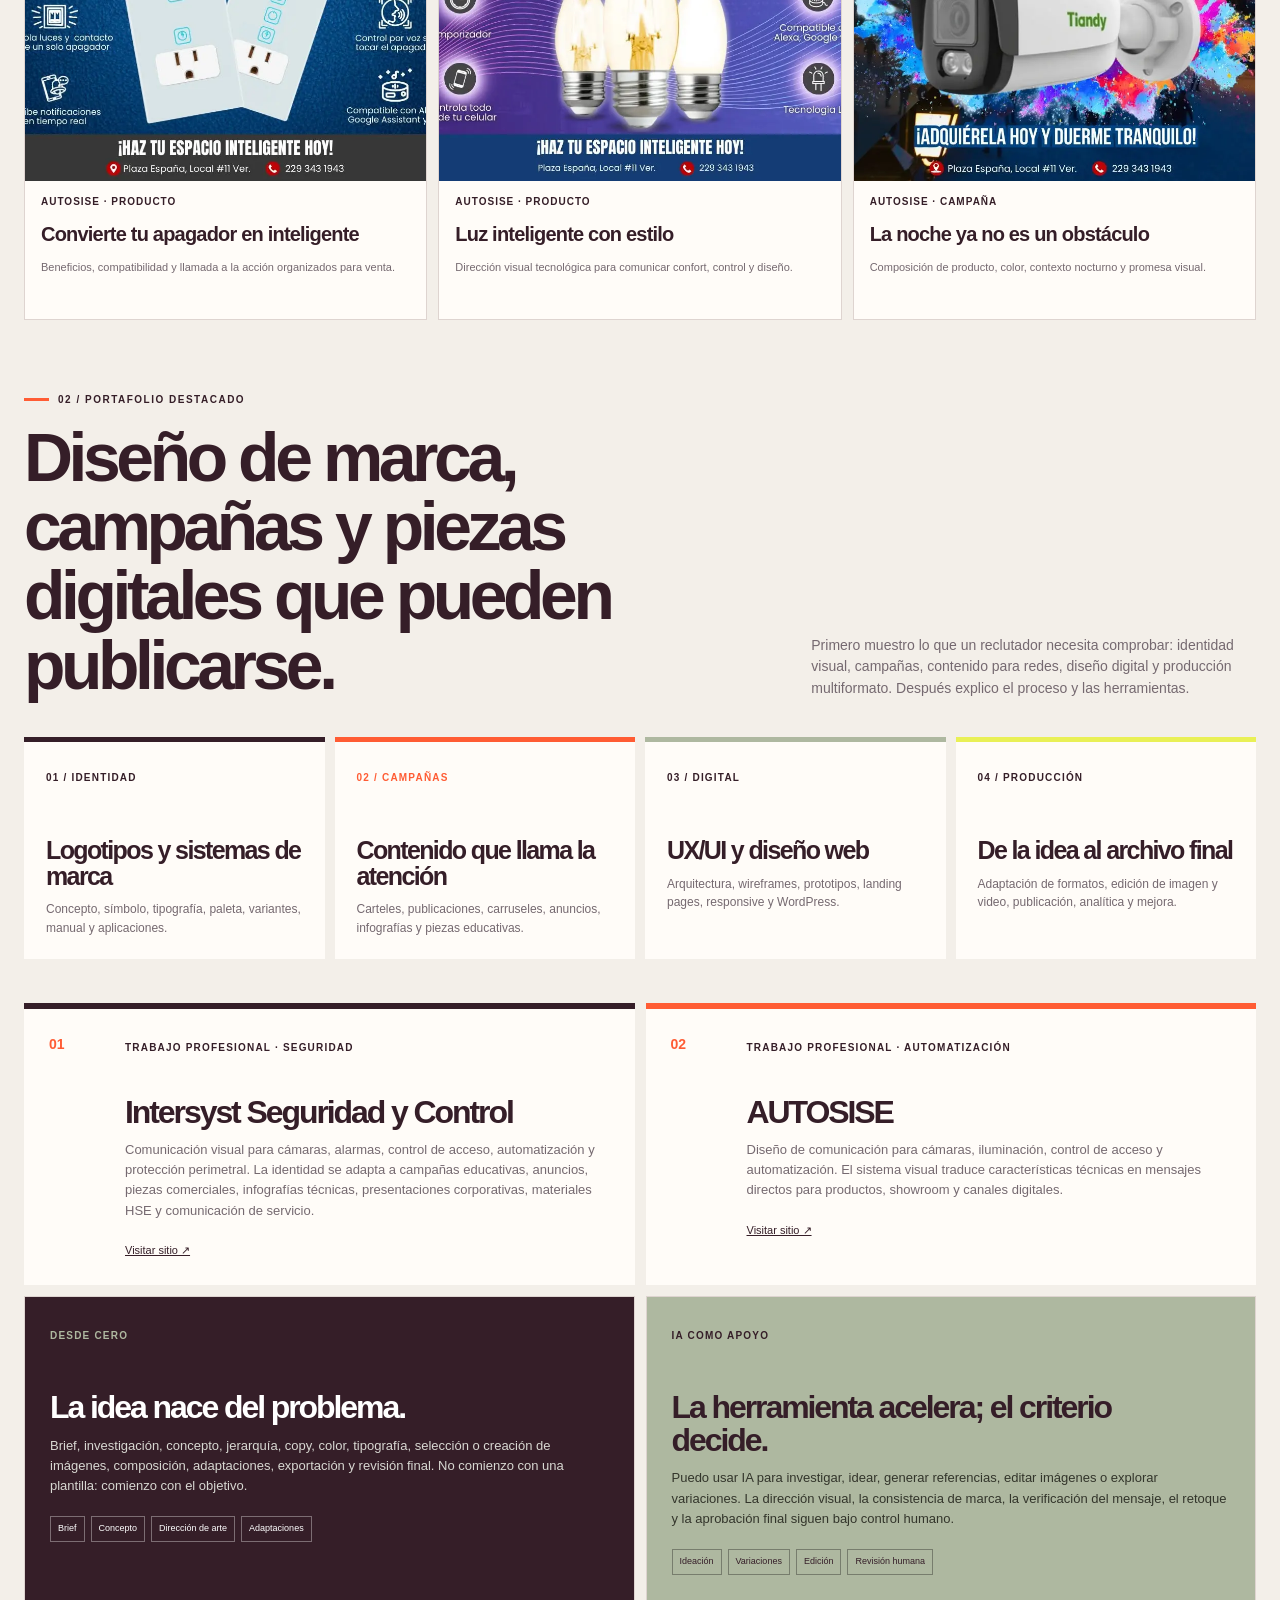
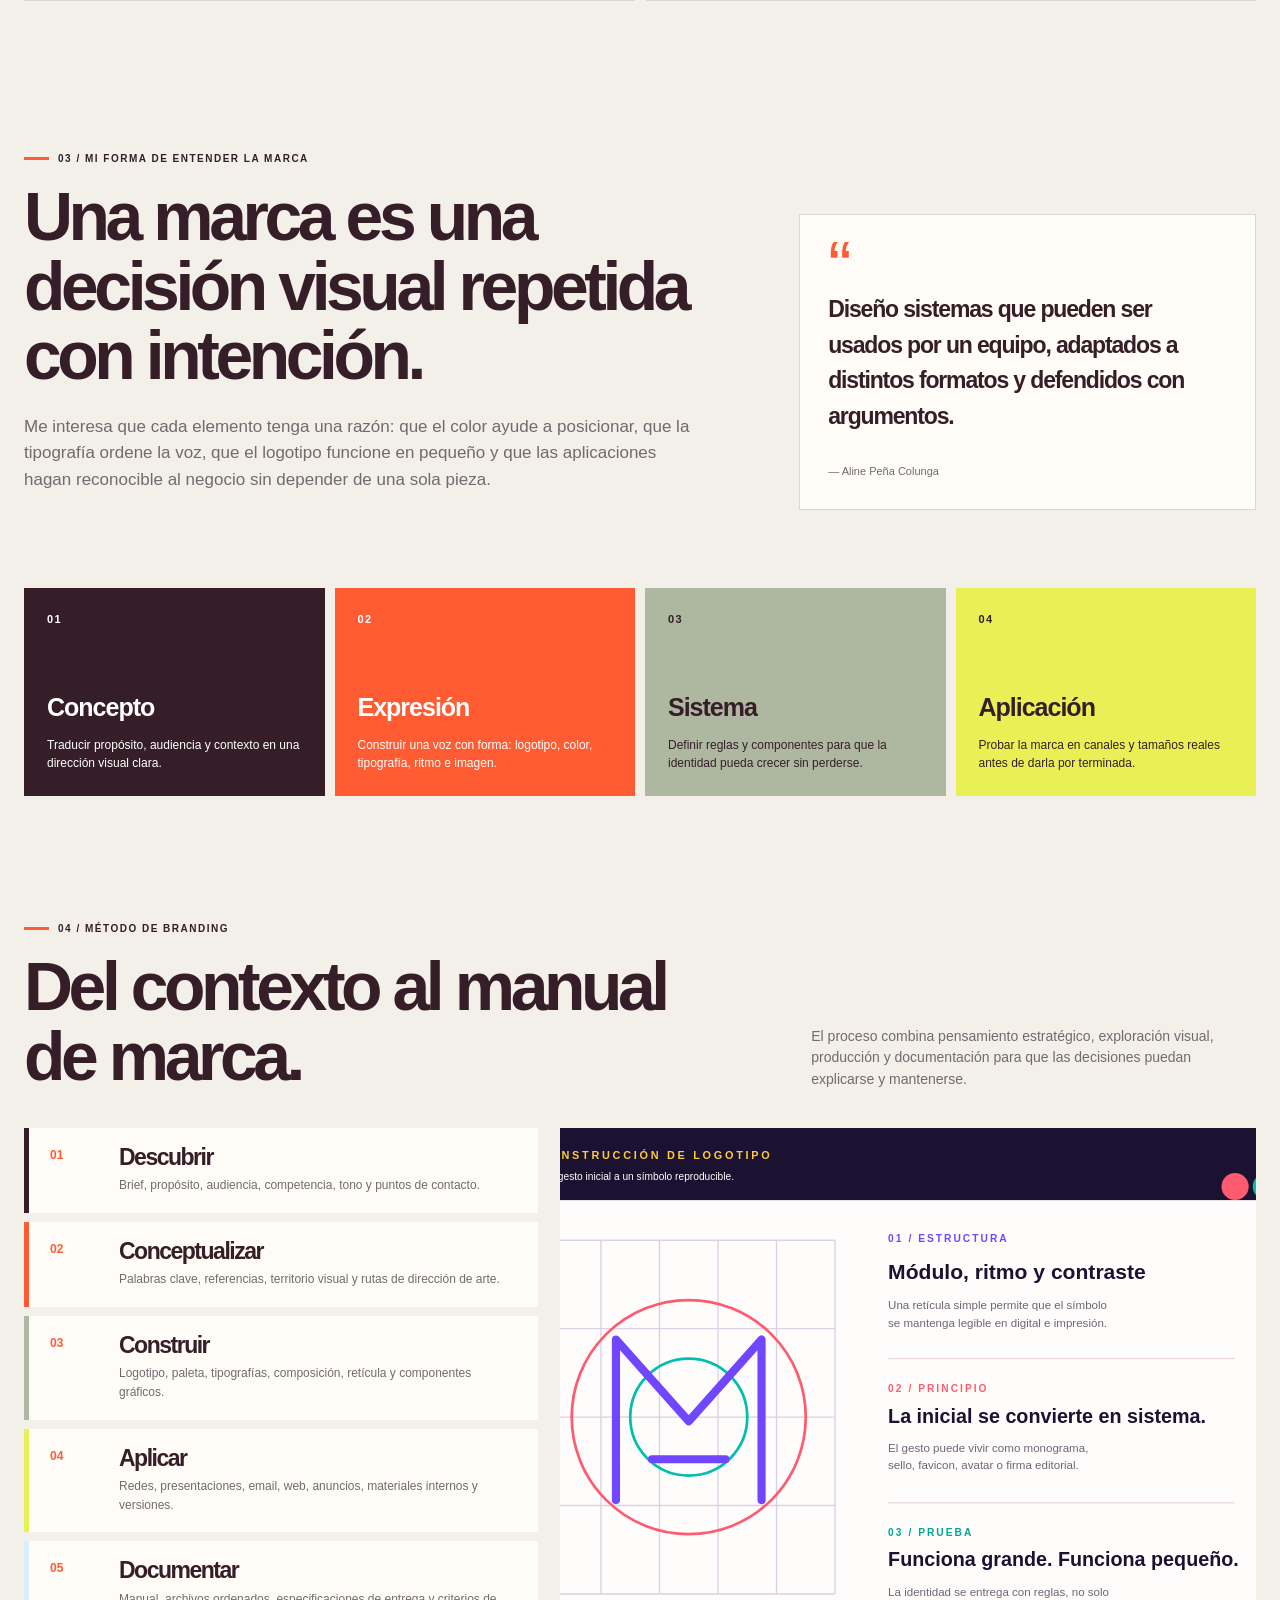
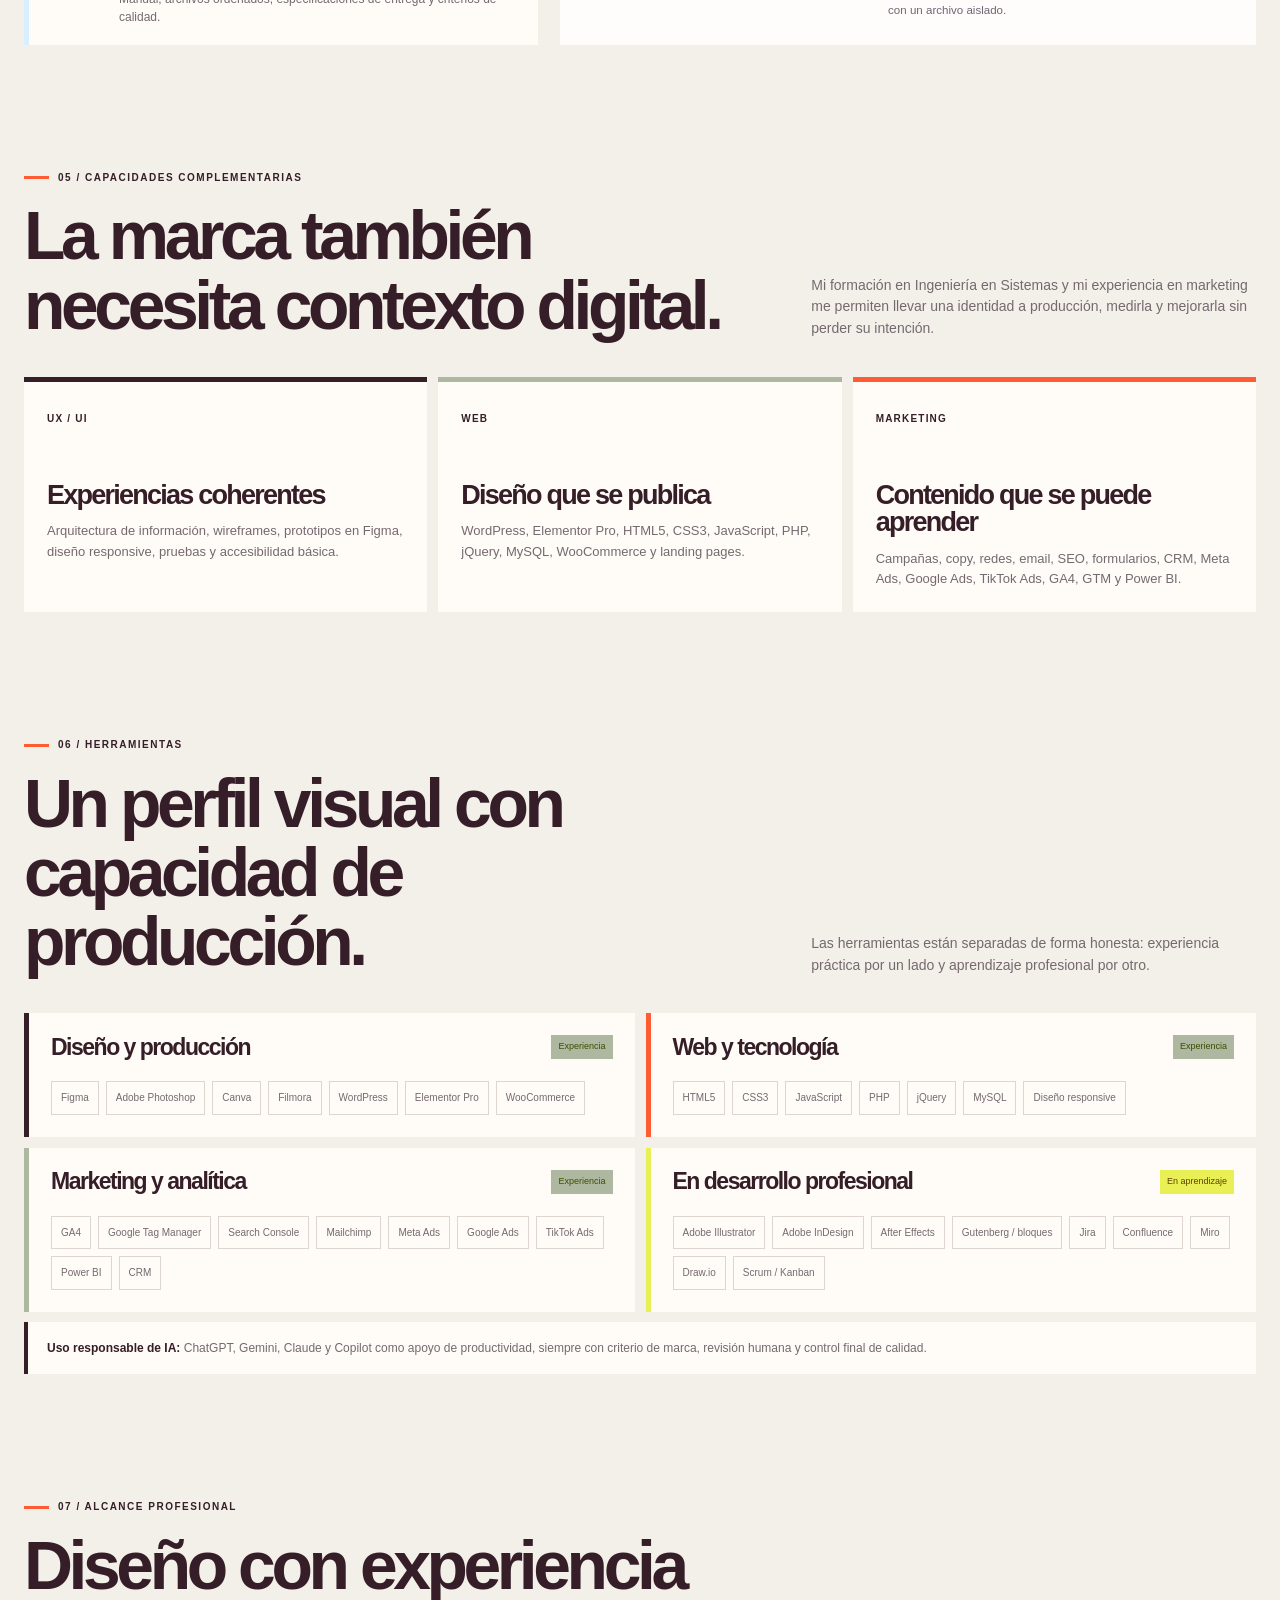
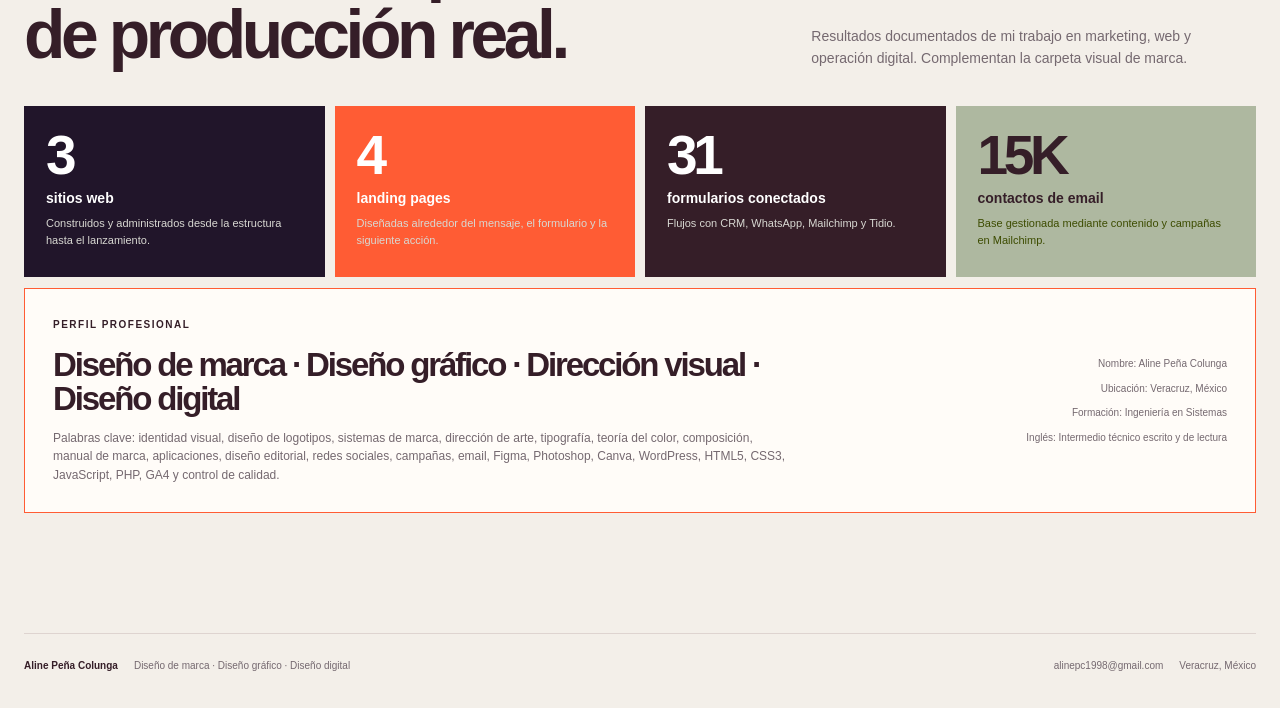
==== commit 8ab4869a: "Simplificar descripción de la carpeta de evidencia" ====
--- a/index.html
+++ b/index.html
@@ -59,7 +59,7 @@
           <article class="approach-card"><span>DESDE CERO</span><h3>La idea nace del problema.</h3><p>Brief, investigación, concepto, jerarquía, copy, color, tipografía, selección o creación de imágenes, composición, adaptaciones, exportación y revisión final. No comienzo con una plantilla: comienzo con el objetivo.</p><div class="approach-tags"><span>Brief</span><span>Concepto</span><span>Dirección de arte</span><span>Adaptaciones</span></div></article>
           <article class="approach-card approach-ai"><span>IA COMO APOYO</span><h3>La herramienta acelera; el criterio decide.</h3><p>Puedo usar IA para investigar, idear, generar referencias, editar imágenes o explorar variaciones. La dirección visual, la consistencia de marca, la verificación del mensaje, el retoque y la aprobación final siguen bajo control humano.</p><div class="approach-tags"><span>Ideación</span><span>Variaciones</span><span>Edición</span><span>Revisión humana</span></div></article>
         </div>
-        <div class="reference-heading evidence-section-heading"><div><p class="eyebrow"><span></span> CARPETA DE EVIDENCIA</p><h3>Piezas desarrolladas para comunicación real.</h3></div><p>Las imágenes siguientes son referencias proporcionadas por Aline. Se presentan como experiencia profesional y no como ejercicios conceptuales.</p></div>
+        <div class="reference-heading evidence-section-heading"><div><p class="eyebrow"><span></span> CARPETA DE EVIDENCIA</p><h3>Piezas desarrolladas para comunicación real.</h3></div></div>
         <div class="reference-gallery evidence-section-gallery">
           <article class="evidence-card reference-card" data-title="Intersyst — Protege tu lugar sin complicaciones"><div class="evidence-image"><img src="assets/professional/intersyst-access-control.webp" alt="Pieza de campaña de Intersyst sobre control de acceso y protección de espacios." /></div><span>INTERSYST · CAMPAÑA</span><strong>Protege tu lugar sin complicaciones</strong><small>Jerarquía de mensaje, beneficios, iconografía, producto y llamada a la acción.</small></article>
           <article class="evidence-card reference-card" data-title="Intersyst — Beneficios del cerco eléctrico"><div class="evidence-image"><img src="assets/professional/intersyst-electric-fence.webp" alt="Pieza de campaña de Intersyst sobre los beneficios del cerco eléctrico." /></div><span>INTERSYST · INFOGRAFÍA</span><strong>Beneficios del cerco eléctrico</strong><small>Información técnica convertida en una composición visual de lectura rápida.</small></article>
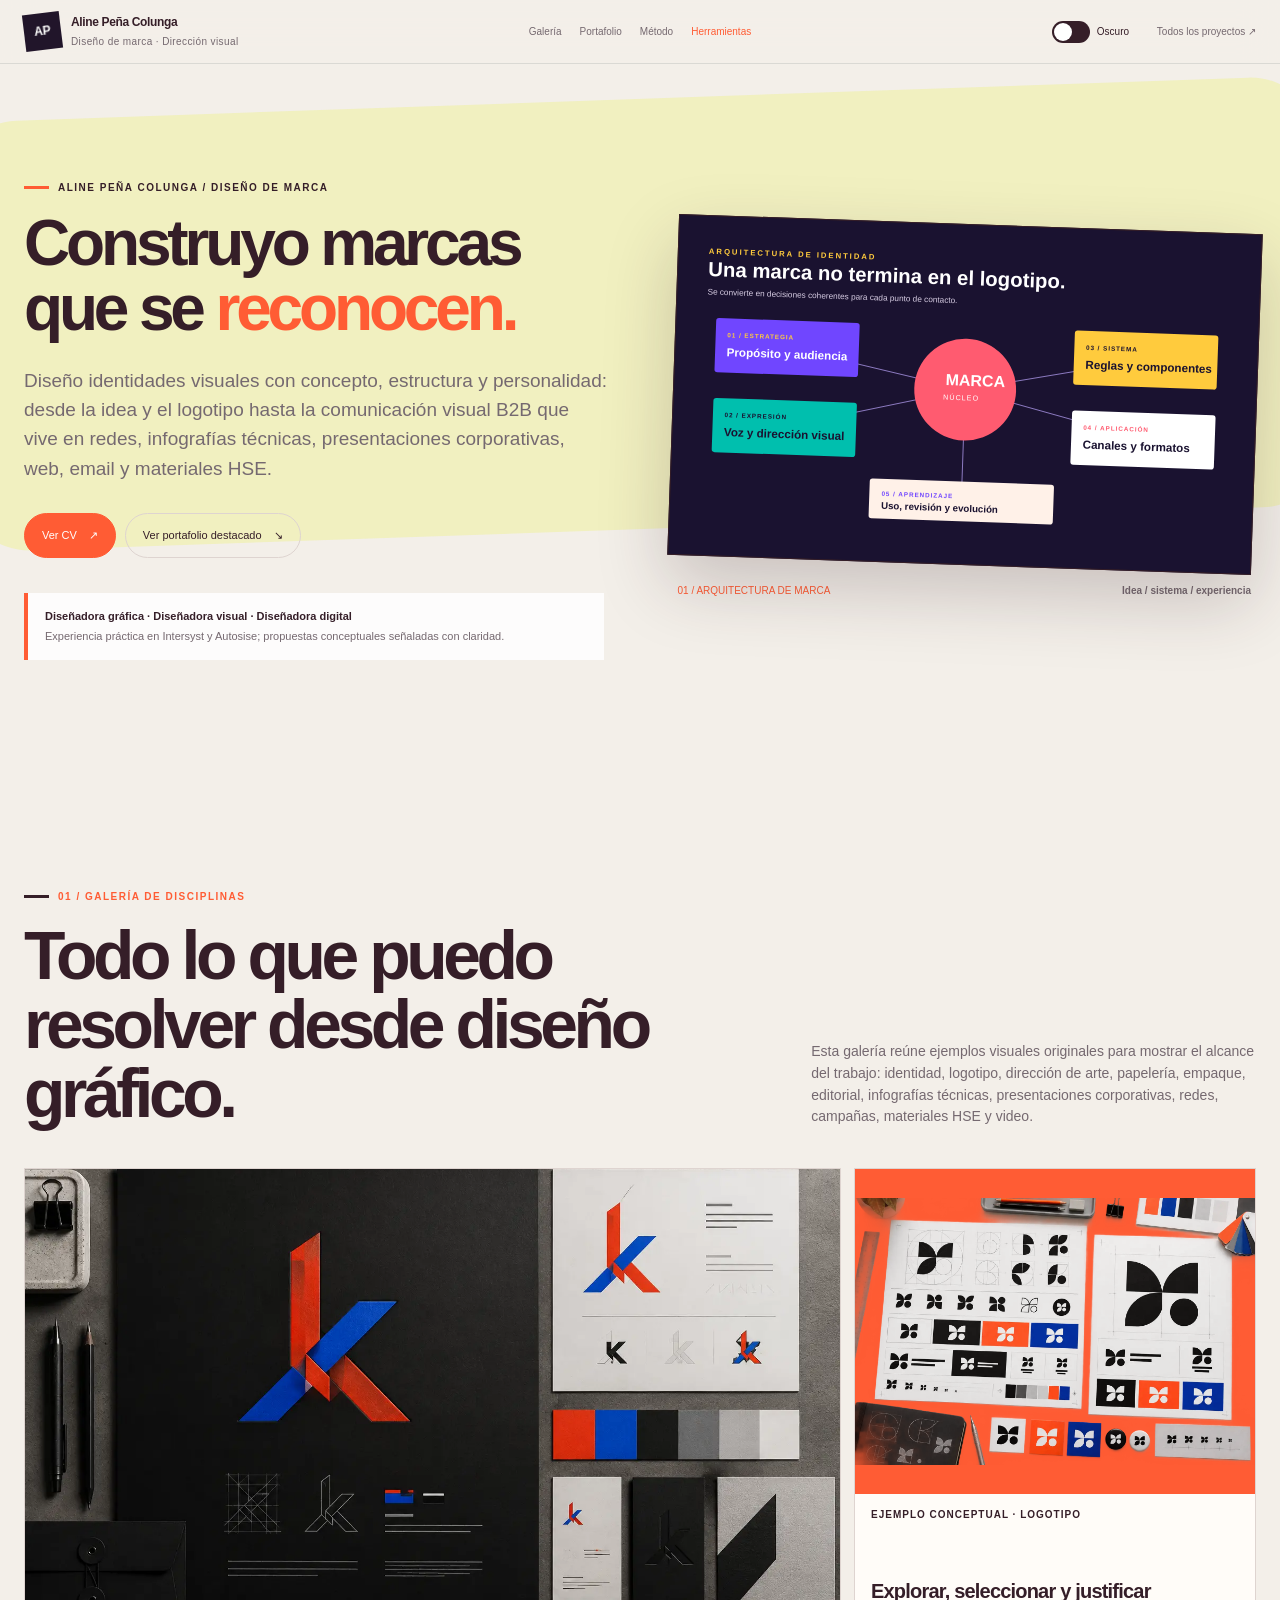
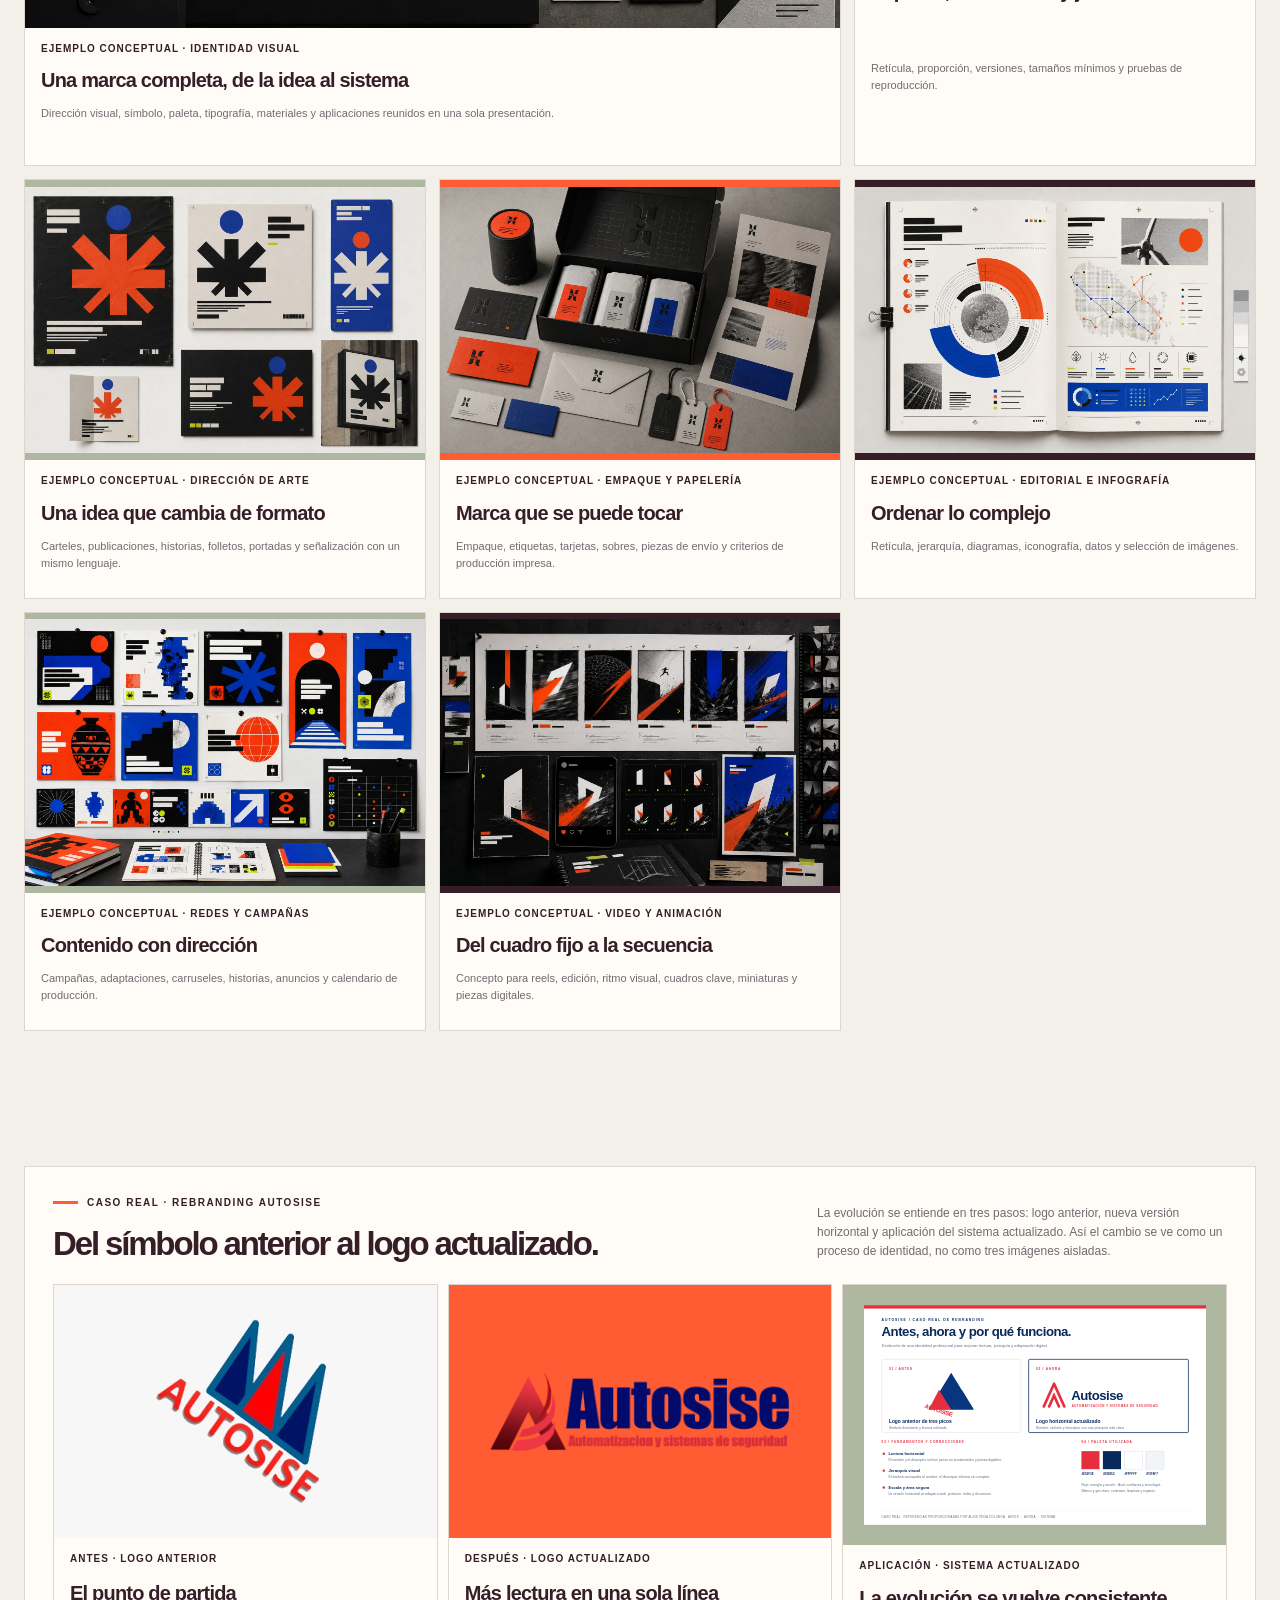
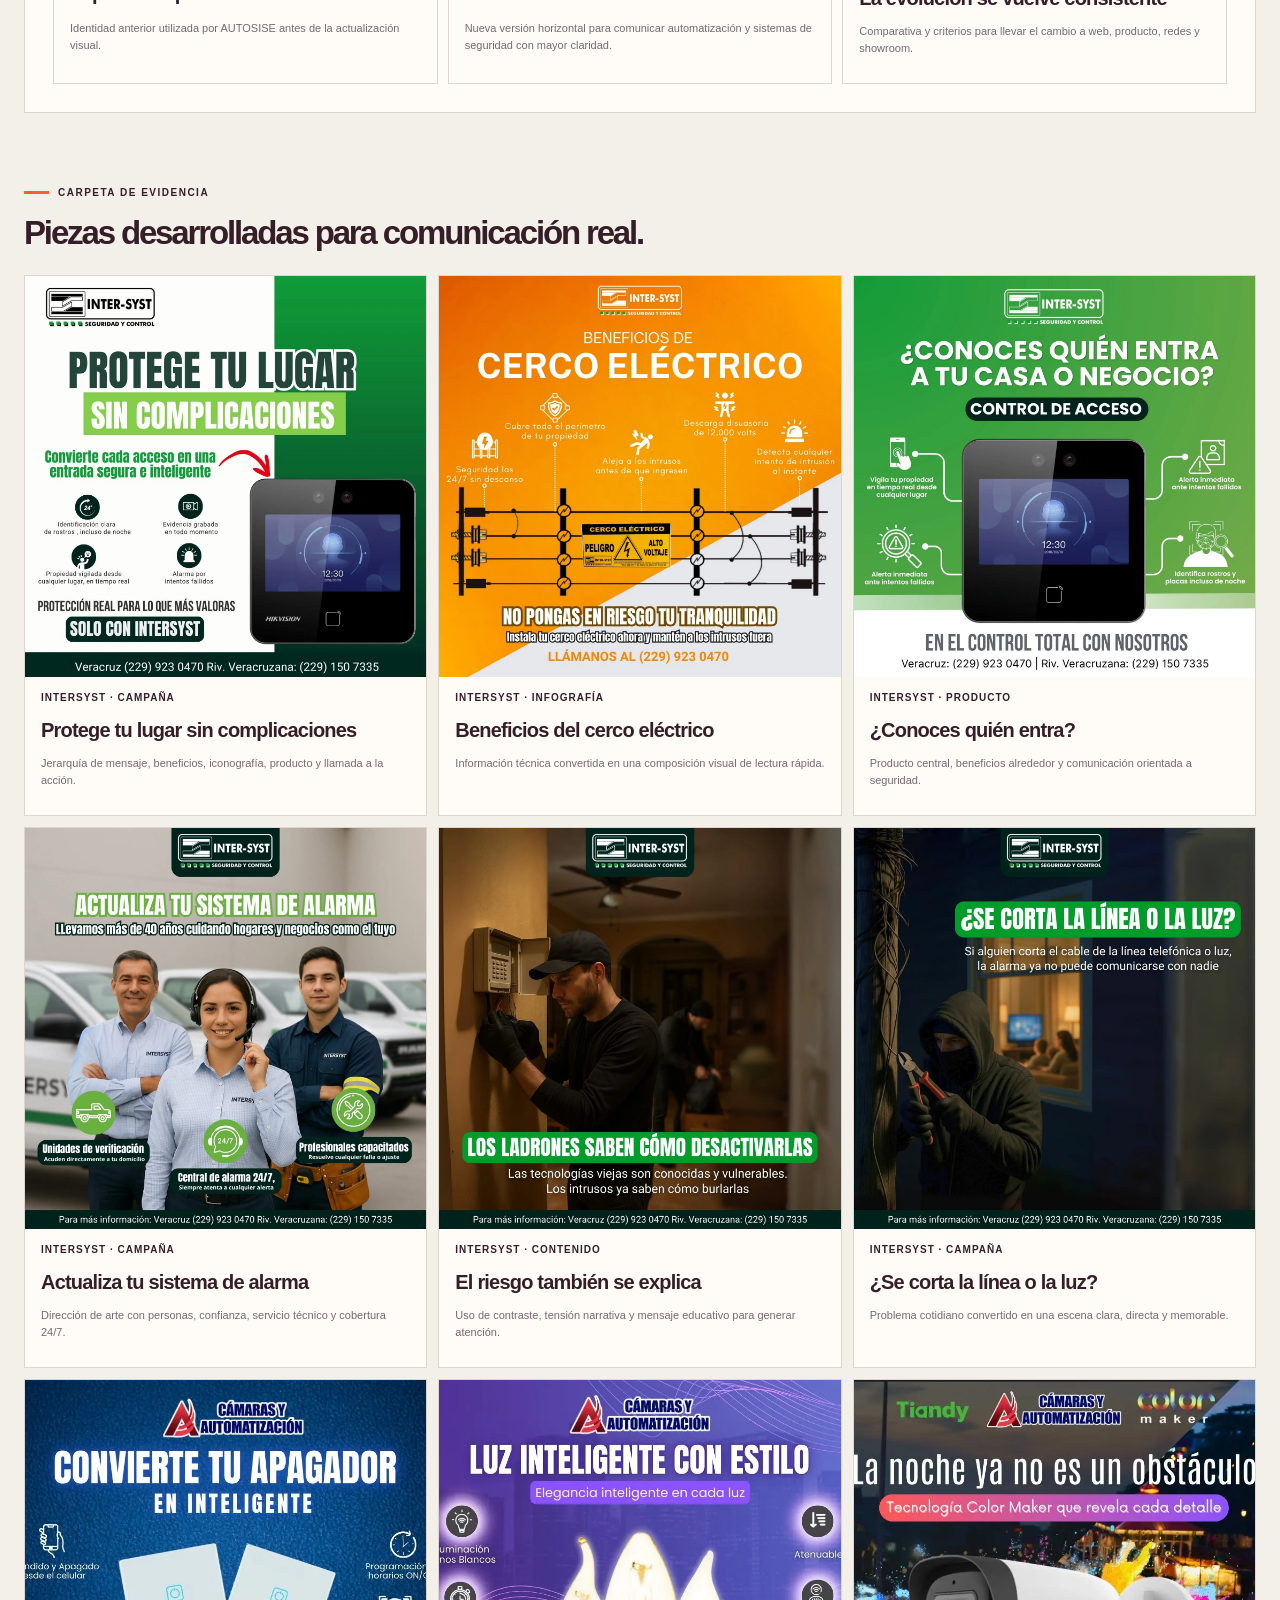
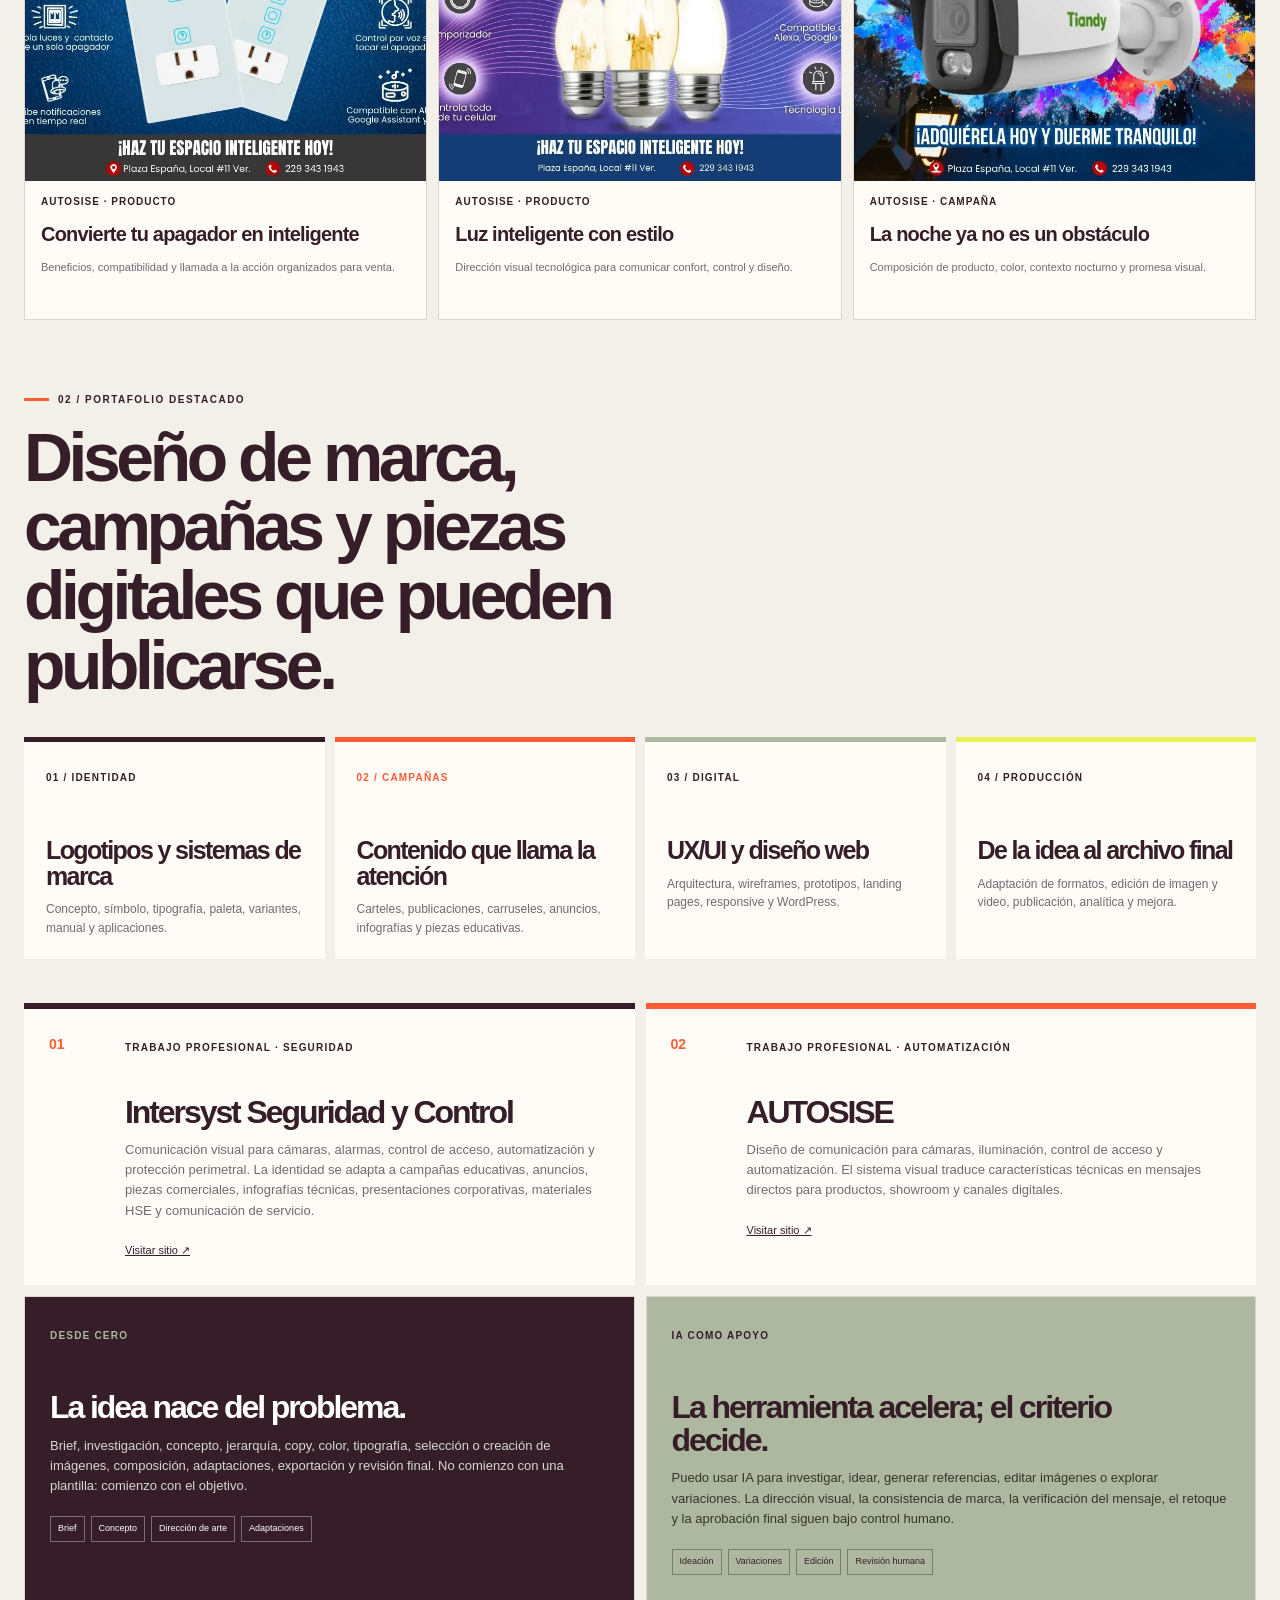
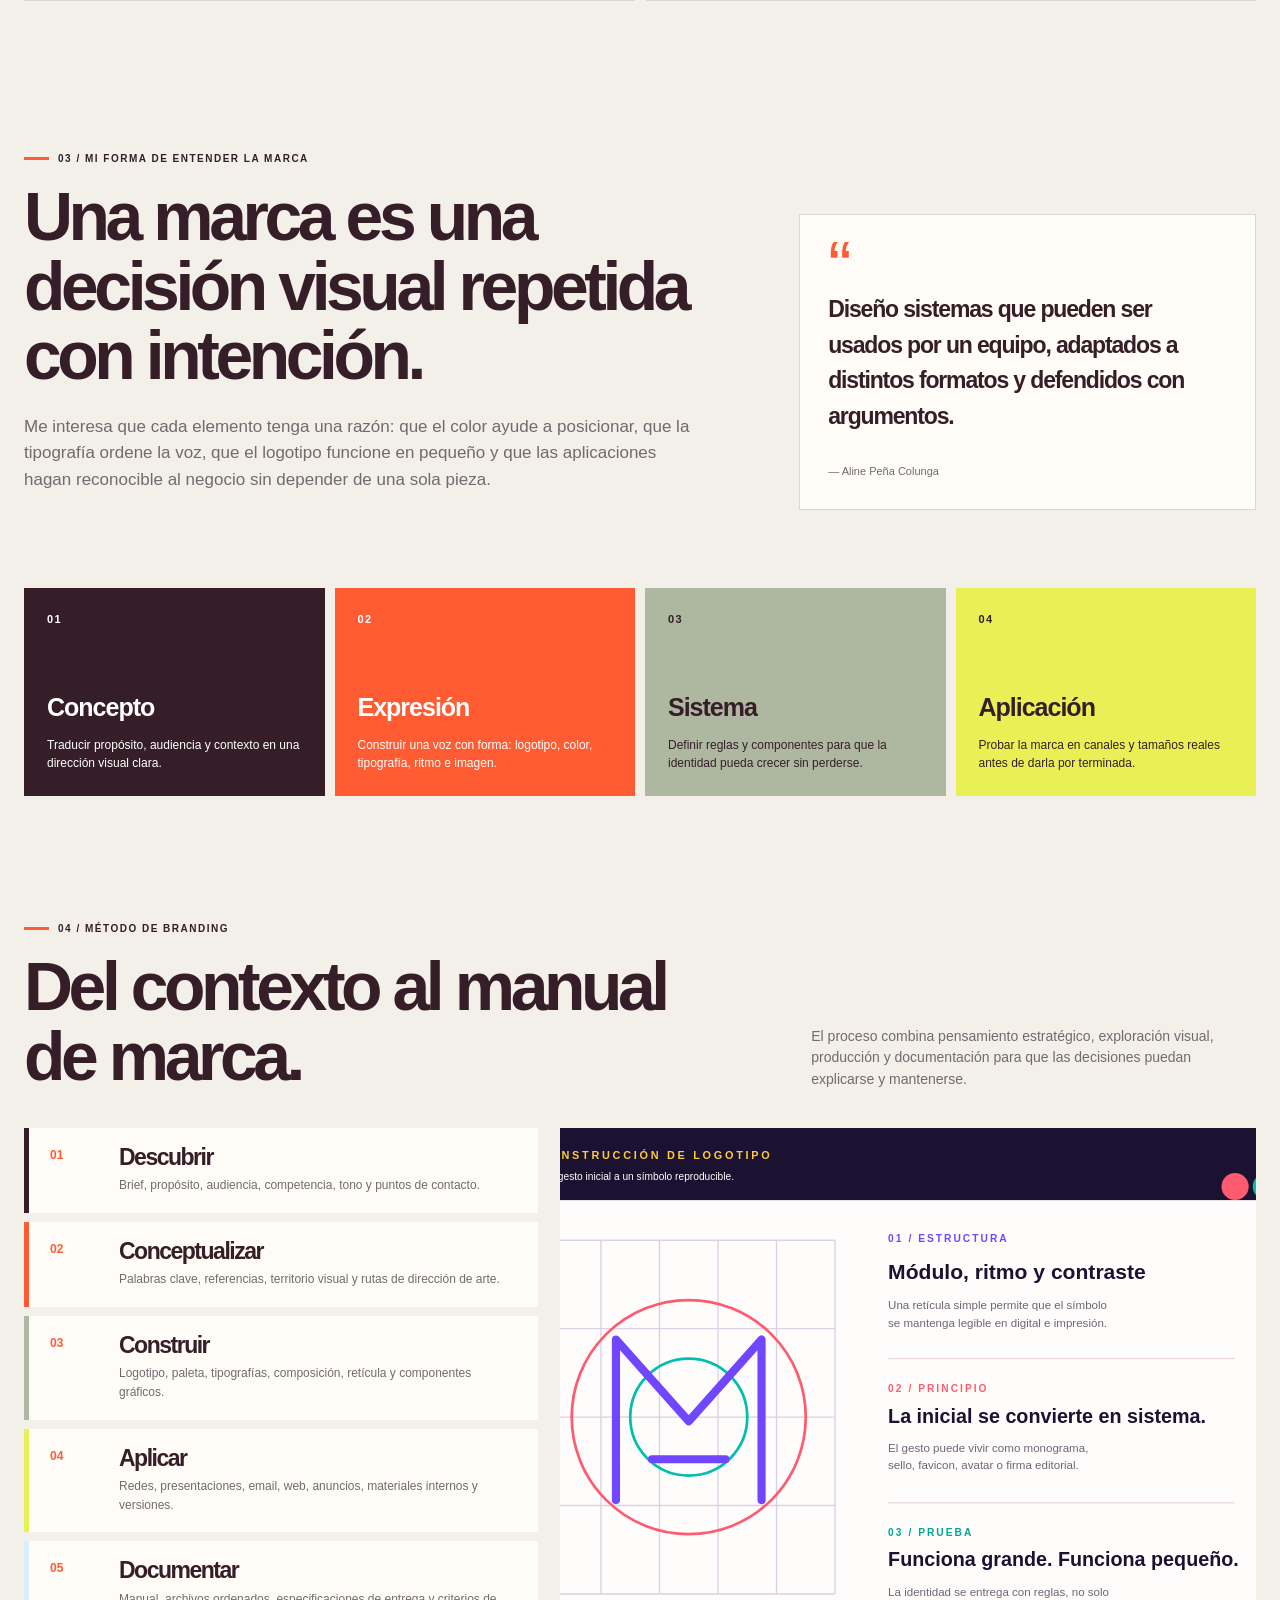
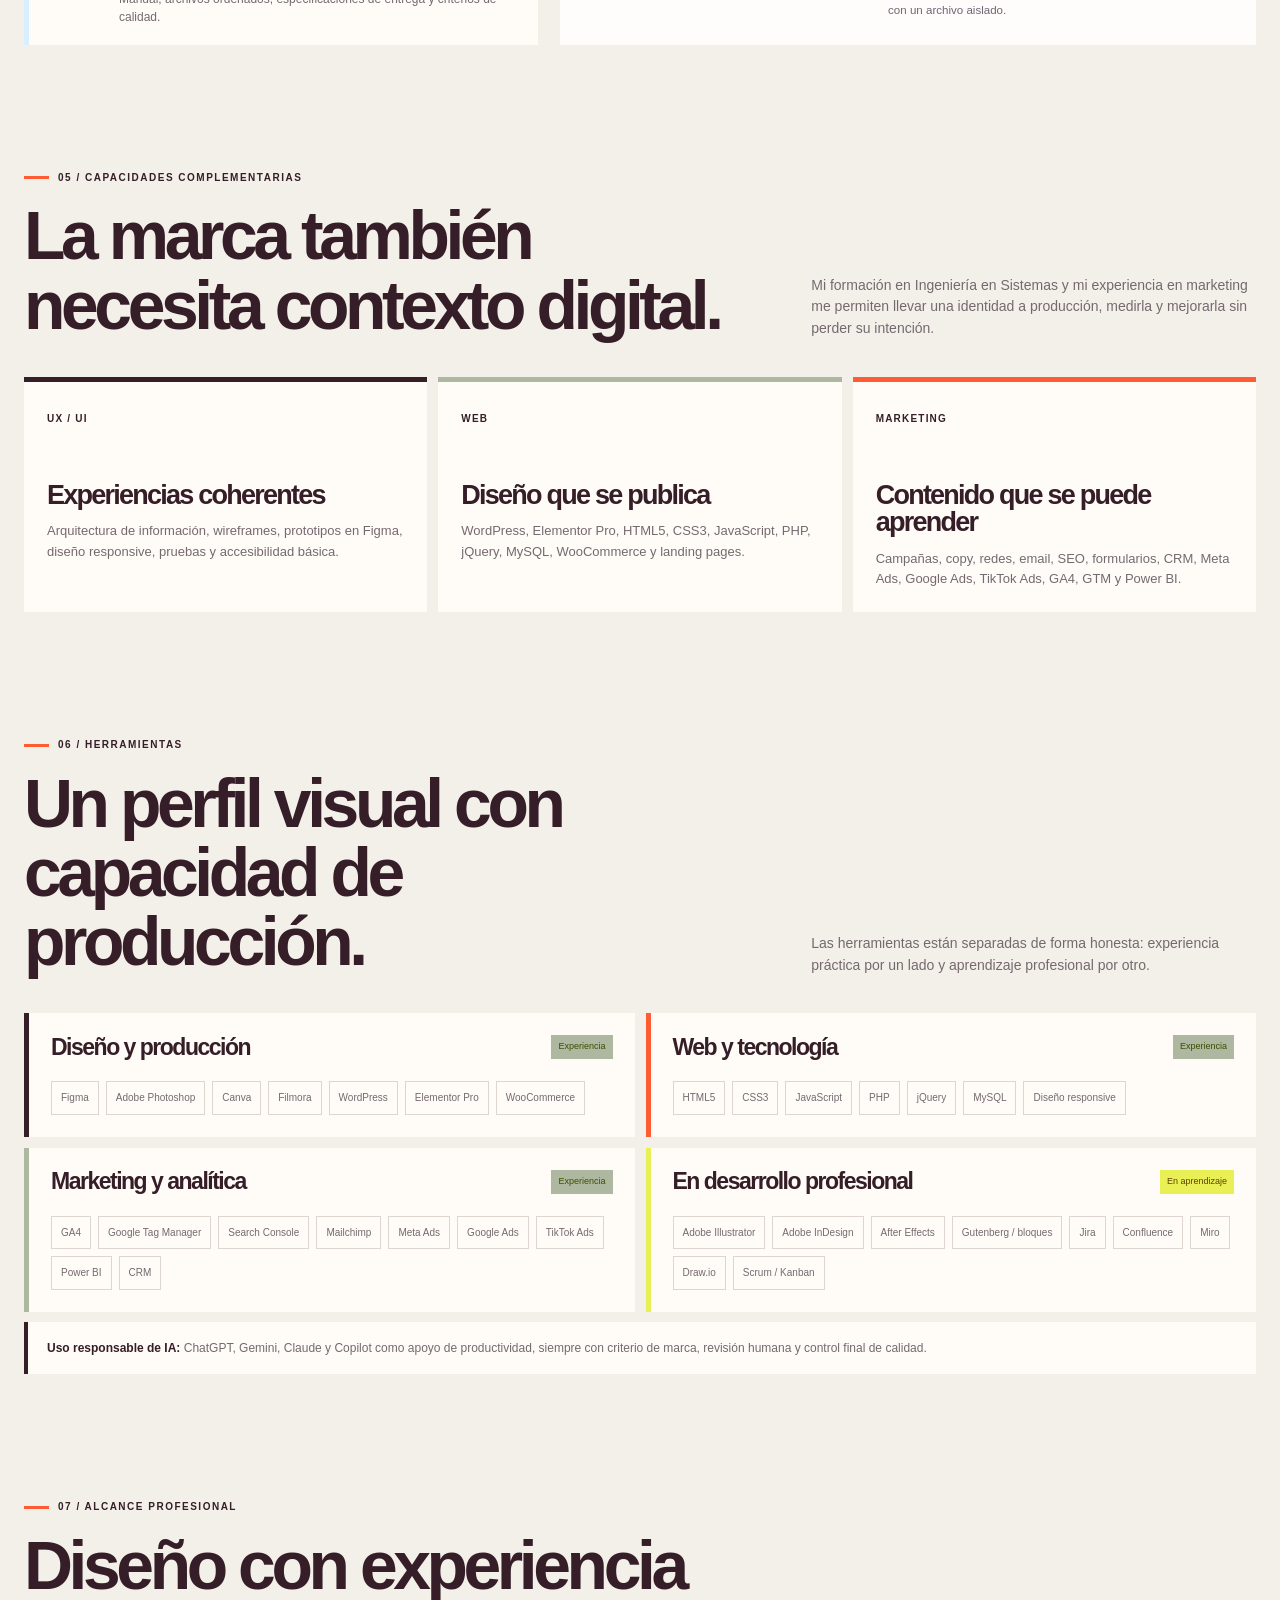
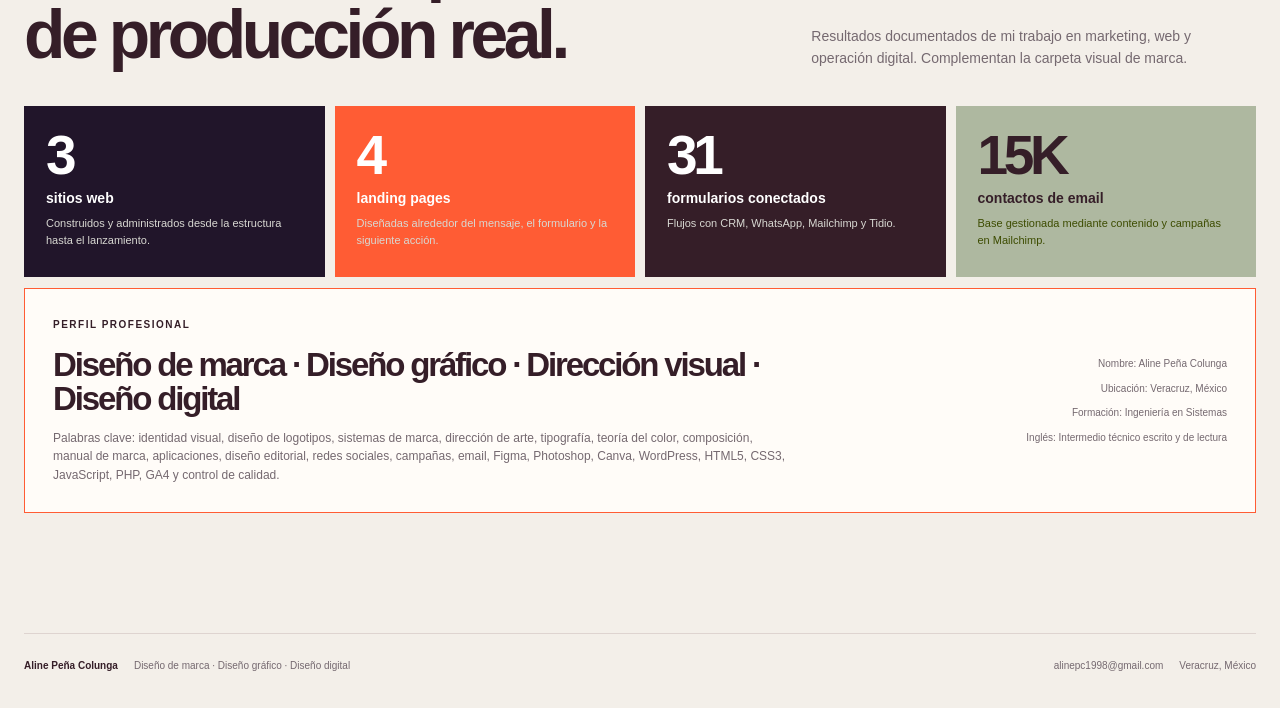
==== commit ad13bc6d: "Simplificar encabezado del portafolio" ====
--- a/index.html
+++ b/index.html
@@ -36,7 +36,7 @@
       <section class="brand-principles section-wrap"><div class="principle-card principle-violet"><span>01</span><strong>Concepto</strong><p>Traducir propósito, audiencia y contexto en una dirección visual clara.</p></div><div class="principle-card principle-coral"><span>02</span><strong>Expresión</strong><p>Construir una voz con forma: logotipo, color, tipografía, ritmo e imagen.</p></div><div class="principle-card principle-teal"><span>03</span><strong>Sistema</strong><p>Definir reglas y componentes para que la identidad pueda crecer sin perderse.</p></div><div class="principle-card principle-yellow"><span>04</span><strong>Aplicación</strong><p>Probar la marca en canales y tamaños reales antes de darla por terminada.</p></div></section>
 
       <section class="section-wrap section professional-section" id="professional-work">
-        <div class="section-heading"><div><p class="eyebrow"><span></span> 02 / PORTAFOLIO DESTACADO</p><h2>Diseño de marca, campañas y piezas digitales que pueden publicarse.</h2></div><p>Primero muestro lo que un reclutador necesita comprobar: identidad visual, campañas, contenido para redes, diseño digital y producción multiformato. Después explico el proceso y las herramientas.</p></div>
+        <div class="section-heading"><div><p class="eyebrow"><span></span> 02 / PORTAFOLIO DESTACADO</p><h2>Diseño de marca, campañas y piezas digitales que pueden publicarse.</h2></div></div>
         <div class="portfolio-focus">
           <article><span>01 / IDENTIDAD</span><h3>Logotipos y sistemas de marca</h3><p>Concepto, símbolo, tipografía, paleta, variantes, manual y aplicaciones.</p></article>
           <article><span>02 / CAMPAÑAS</span><h3>Contenido que llama la atención</h3><p>Carteles, publicaciones, carruseles, anuncios, infografías y piezas educativas.</p></article>
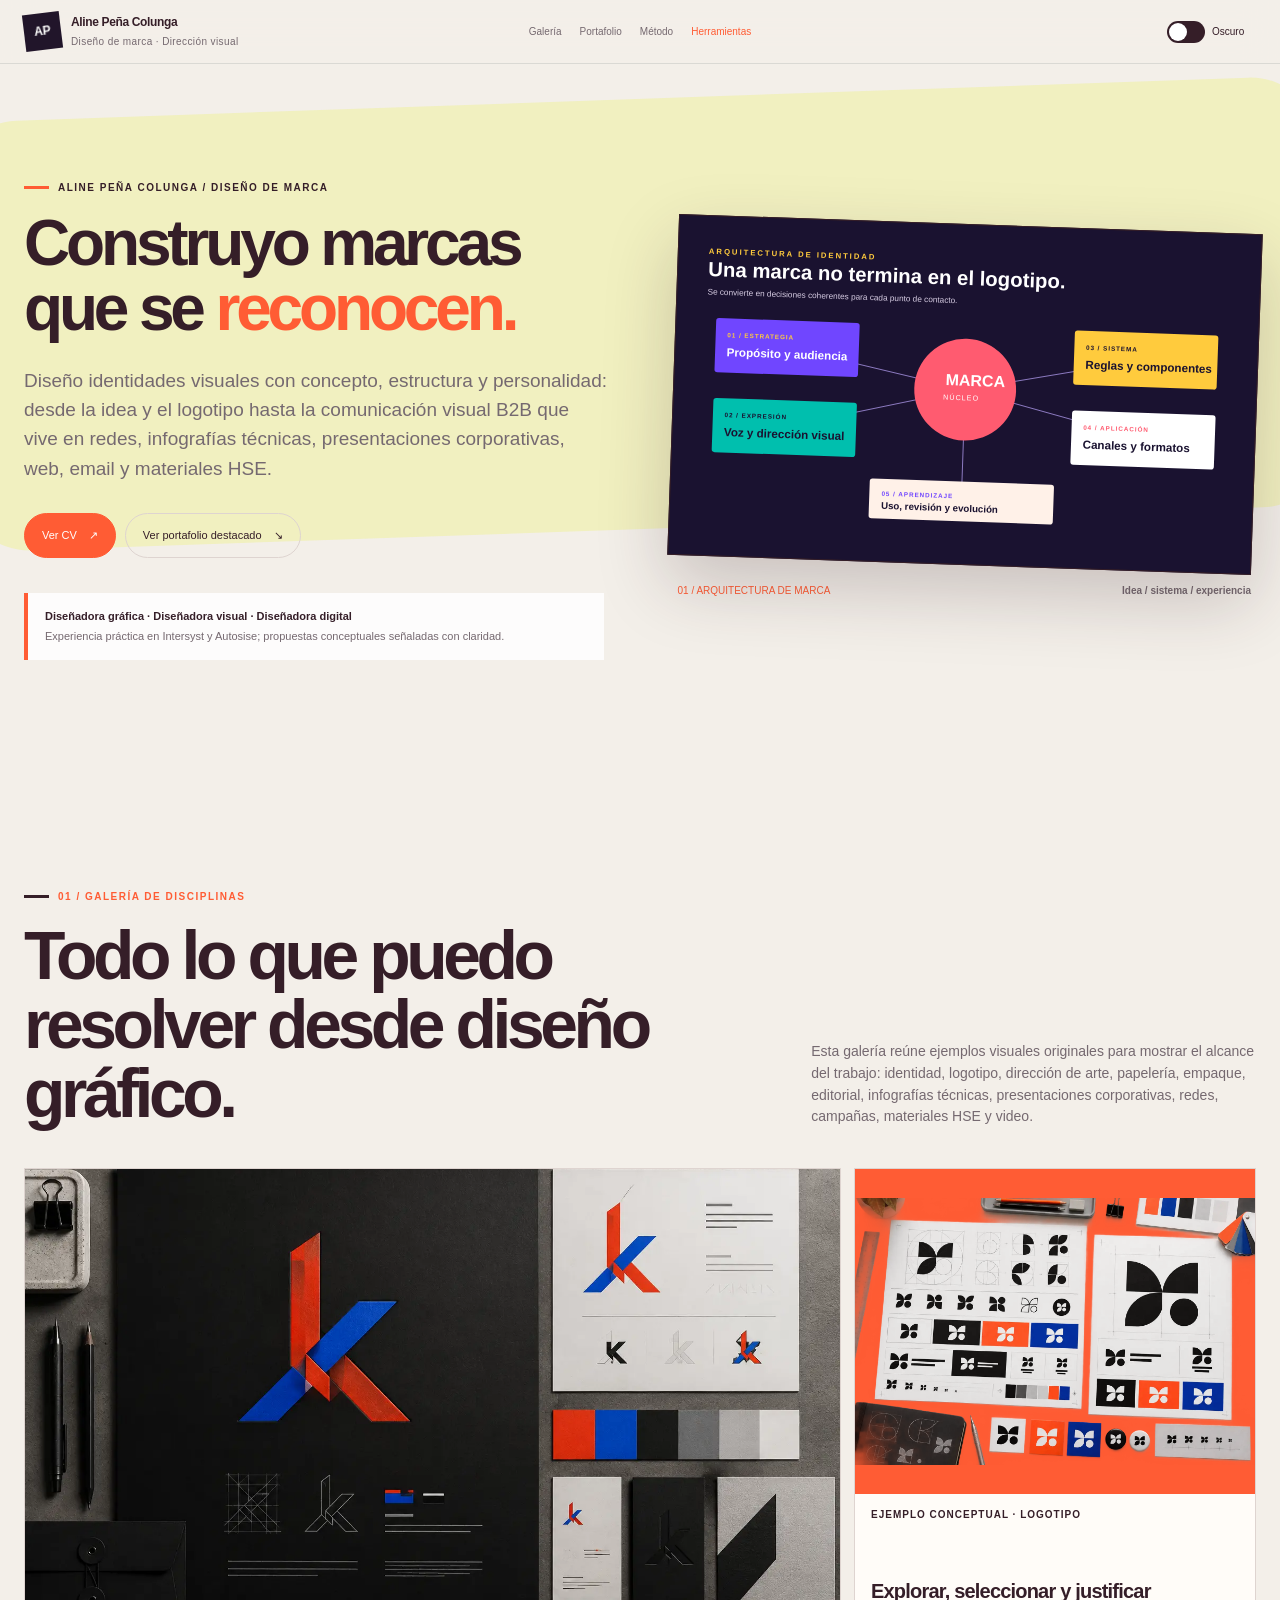
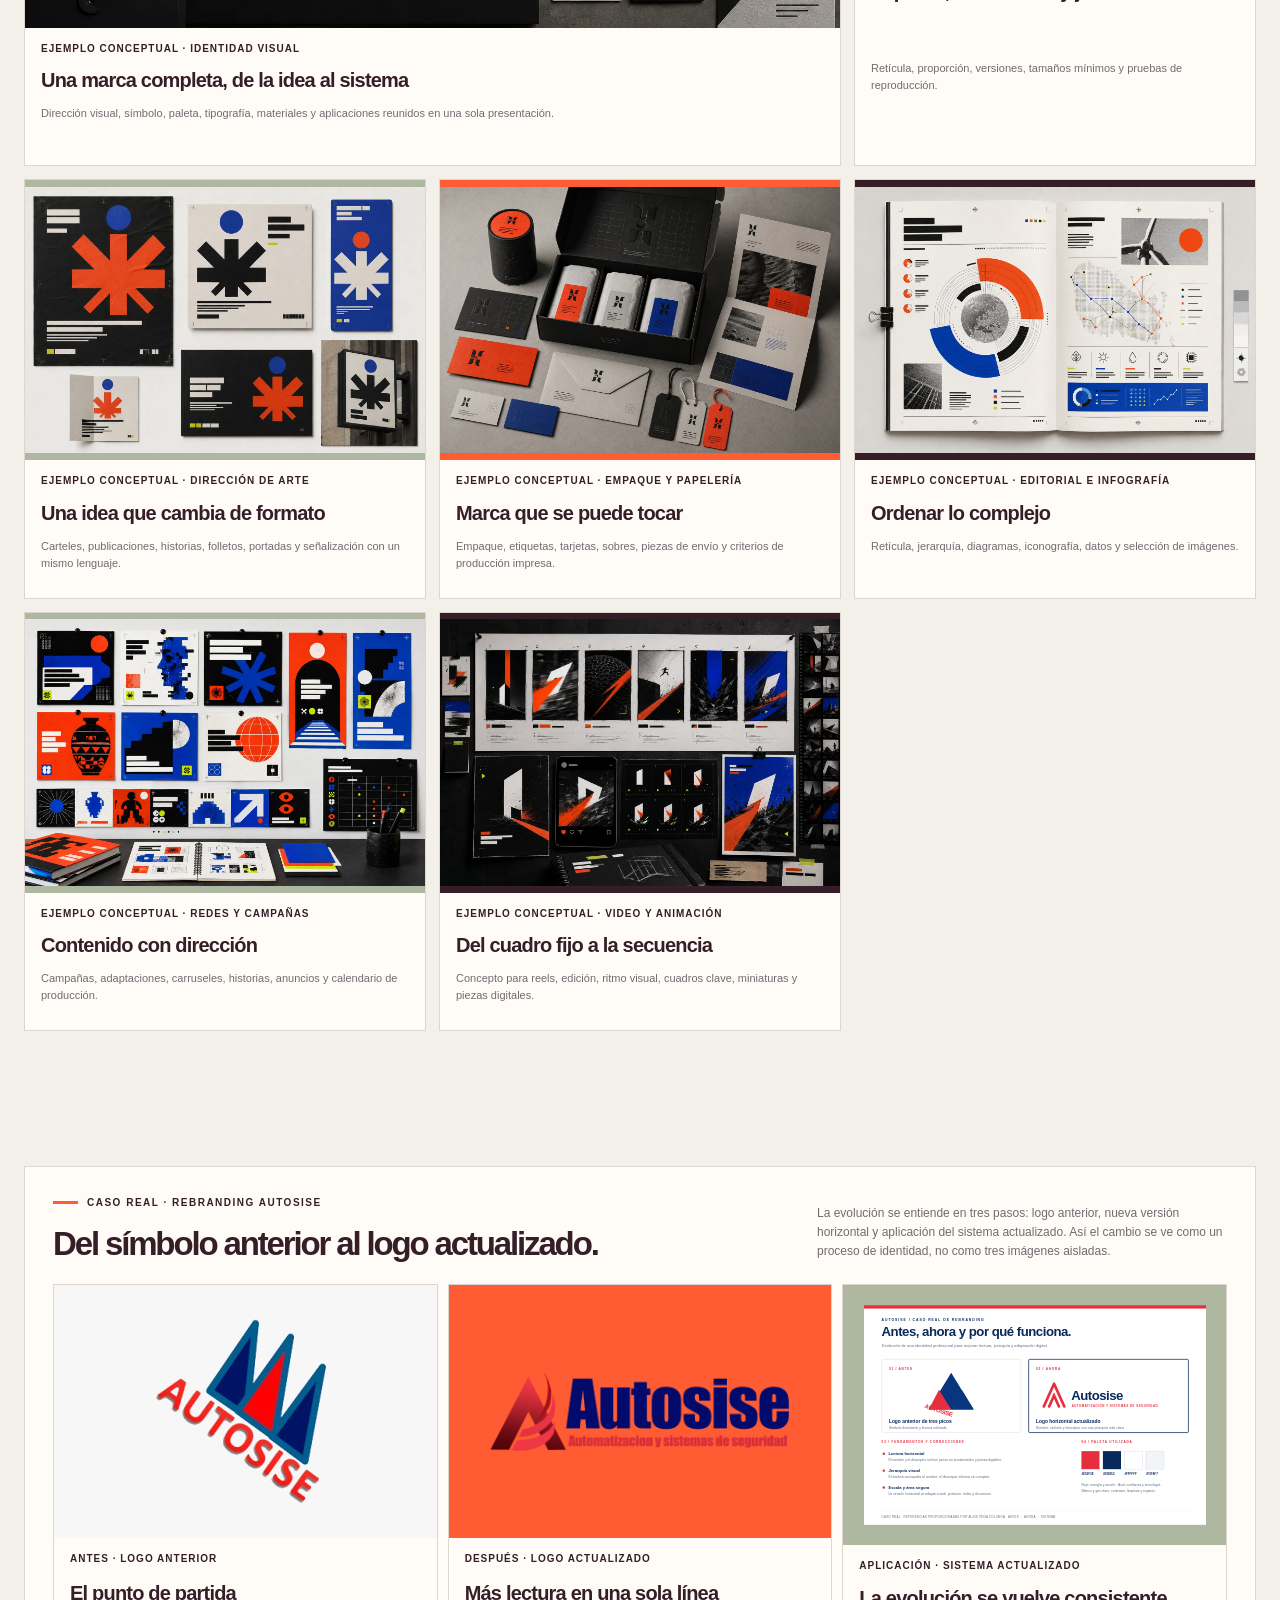
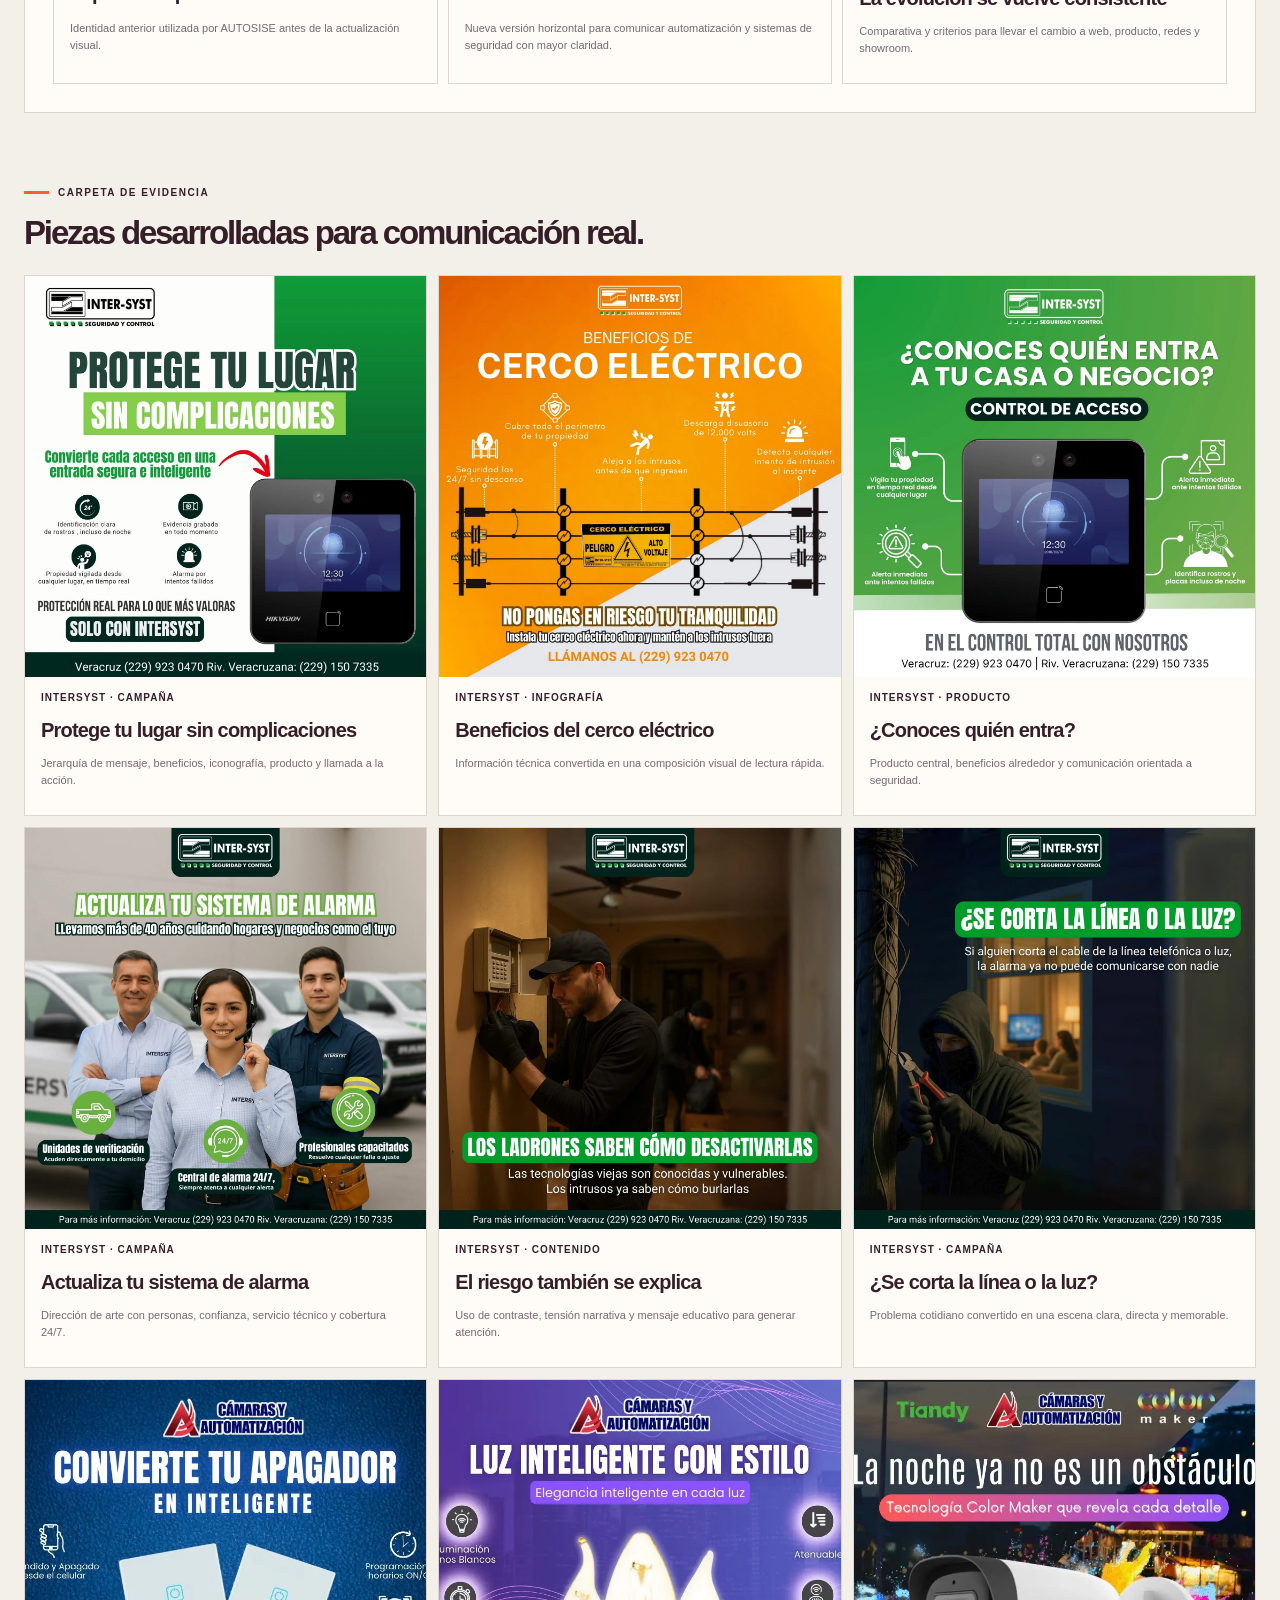
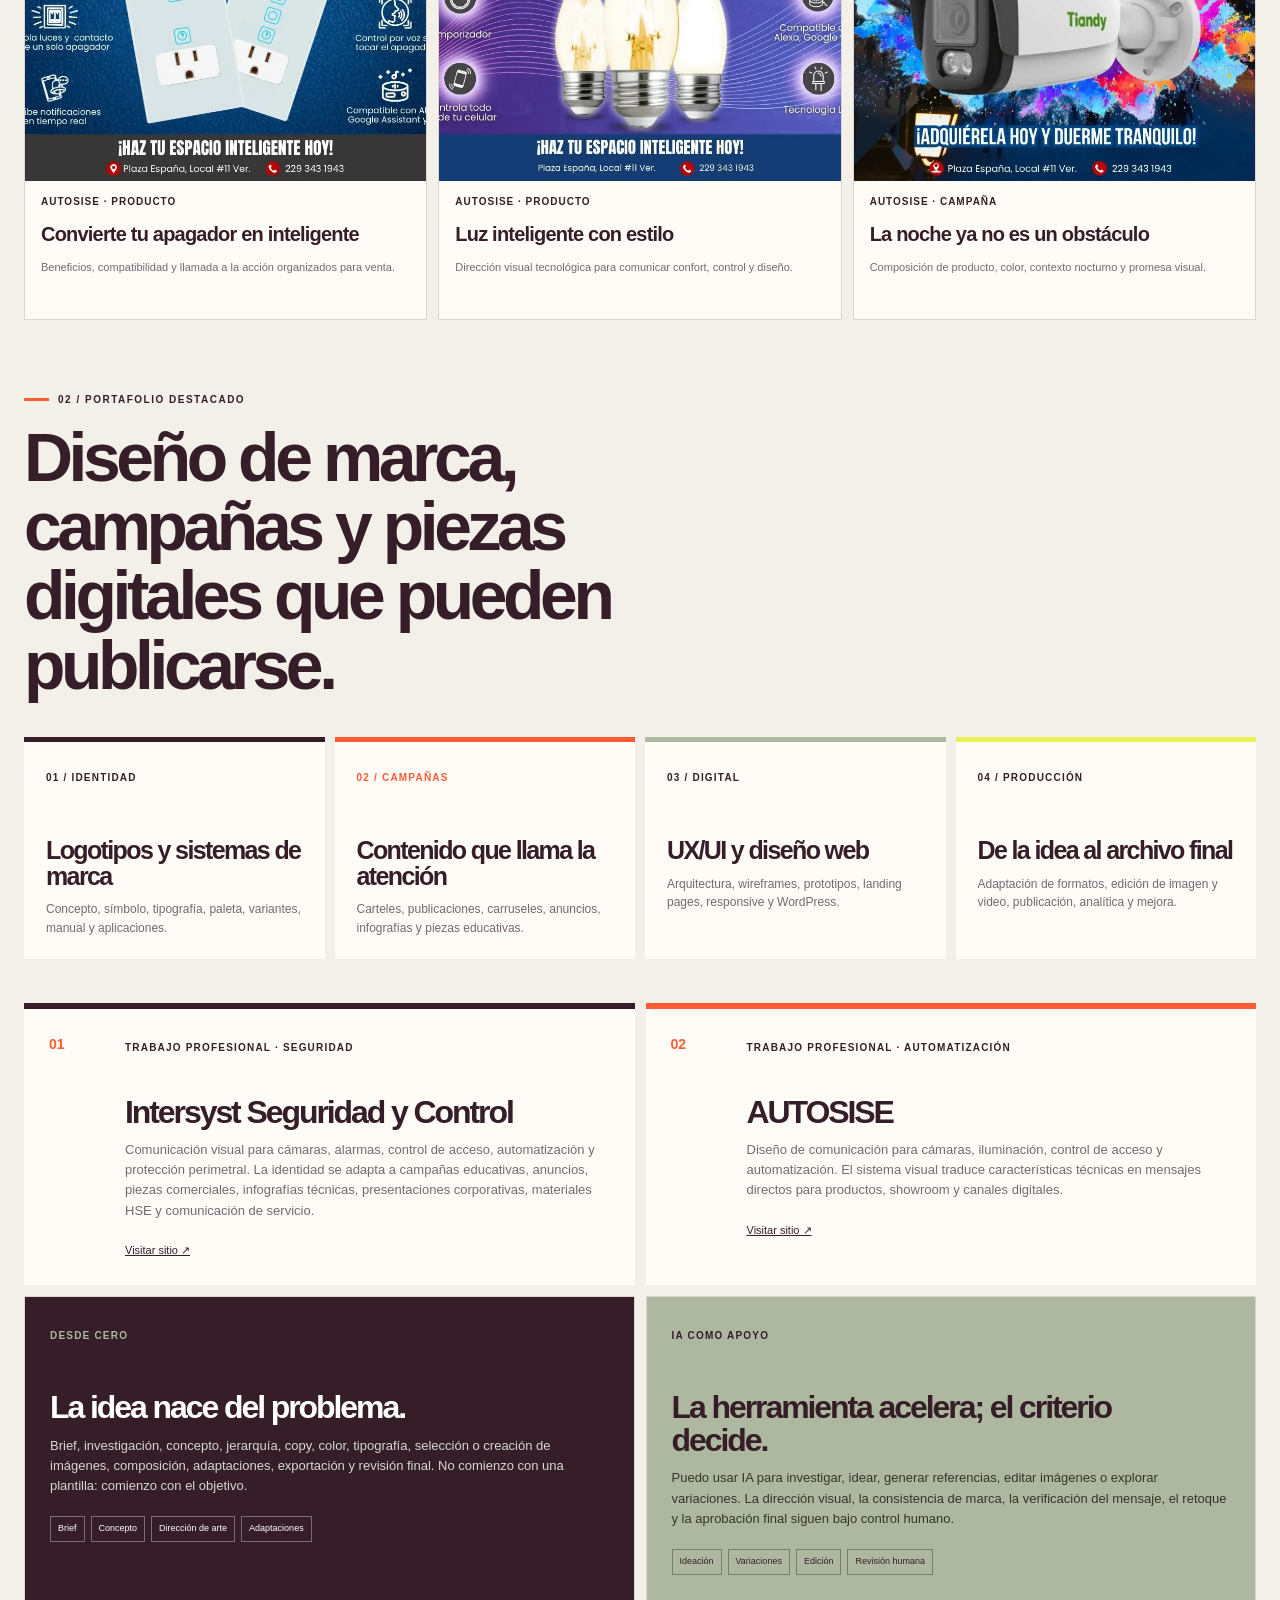
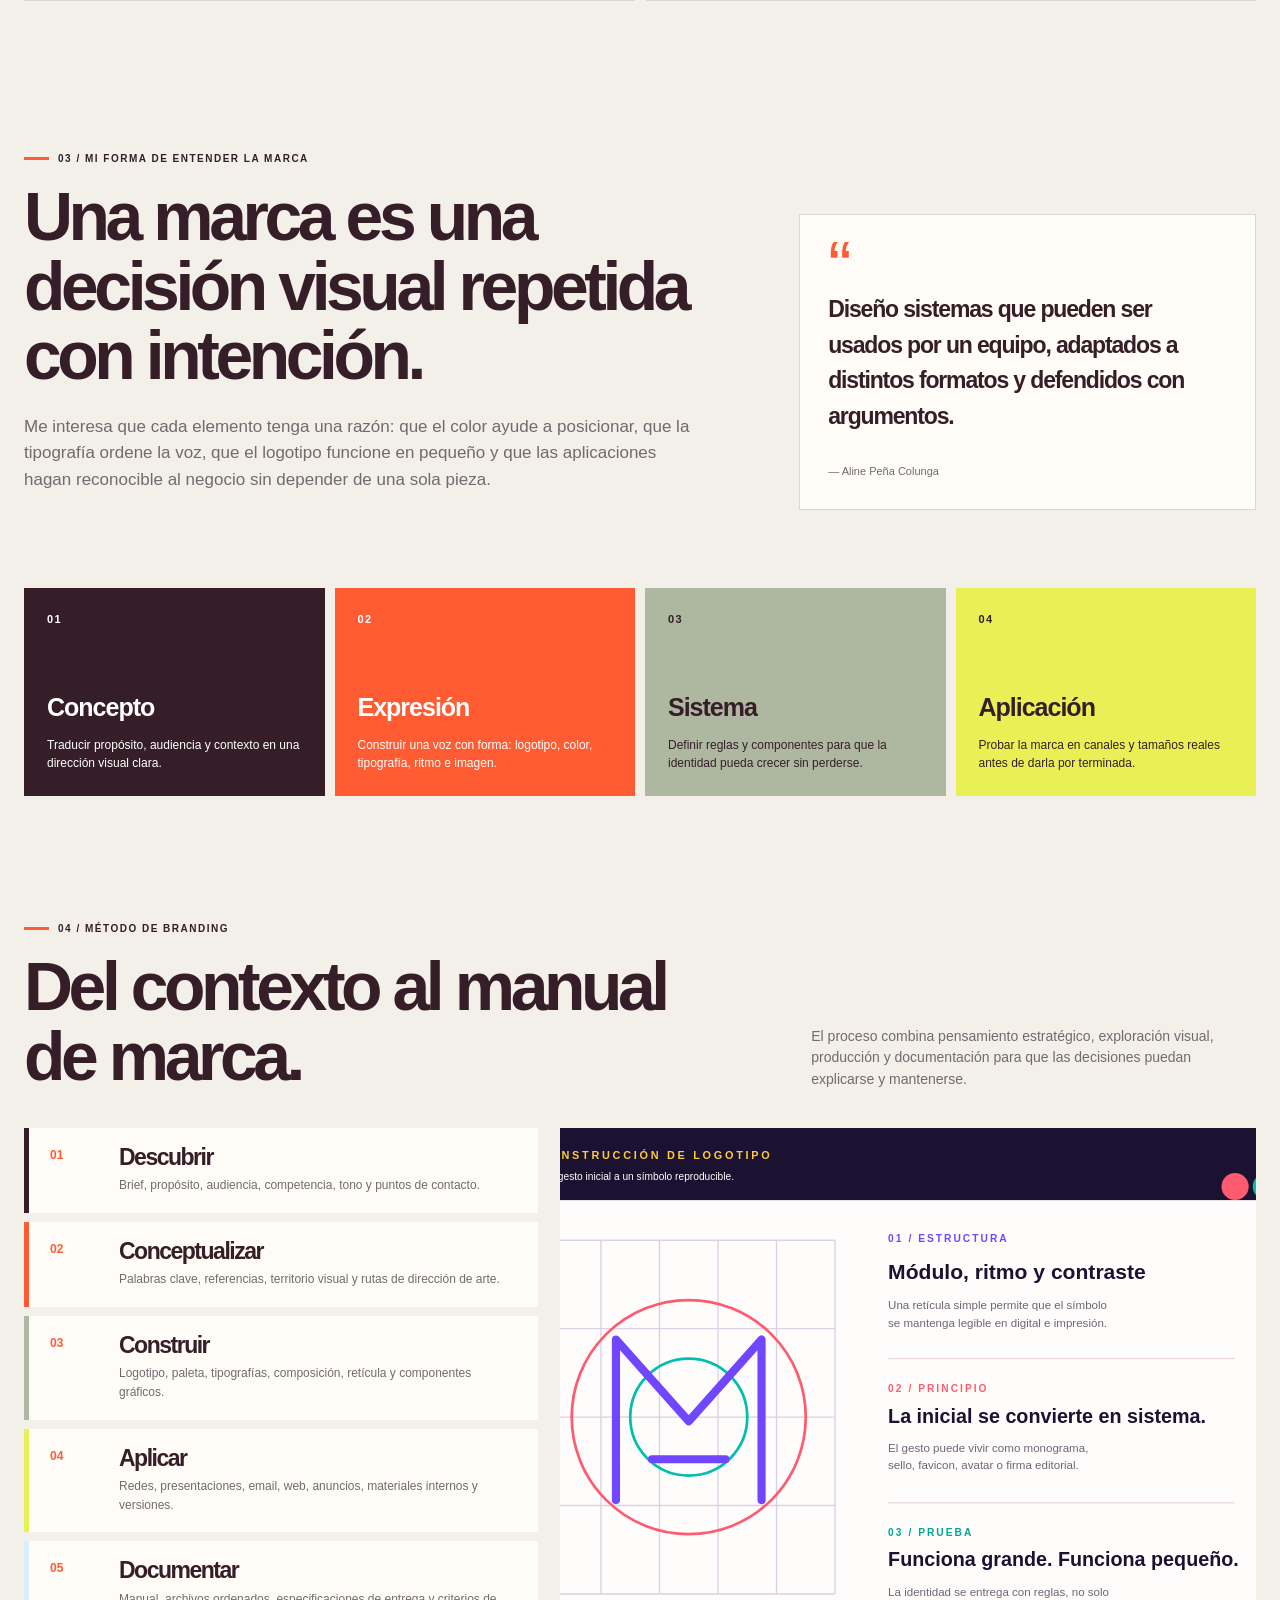
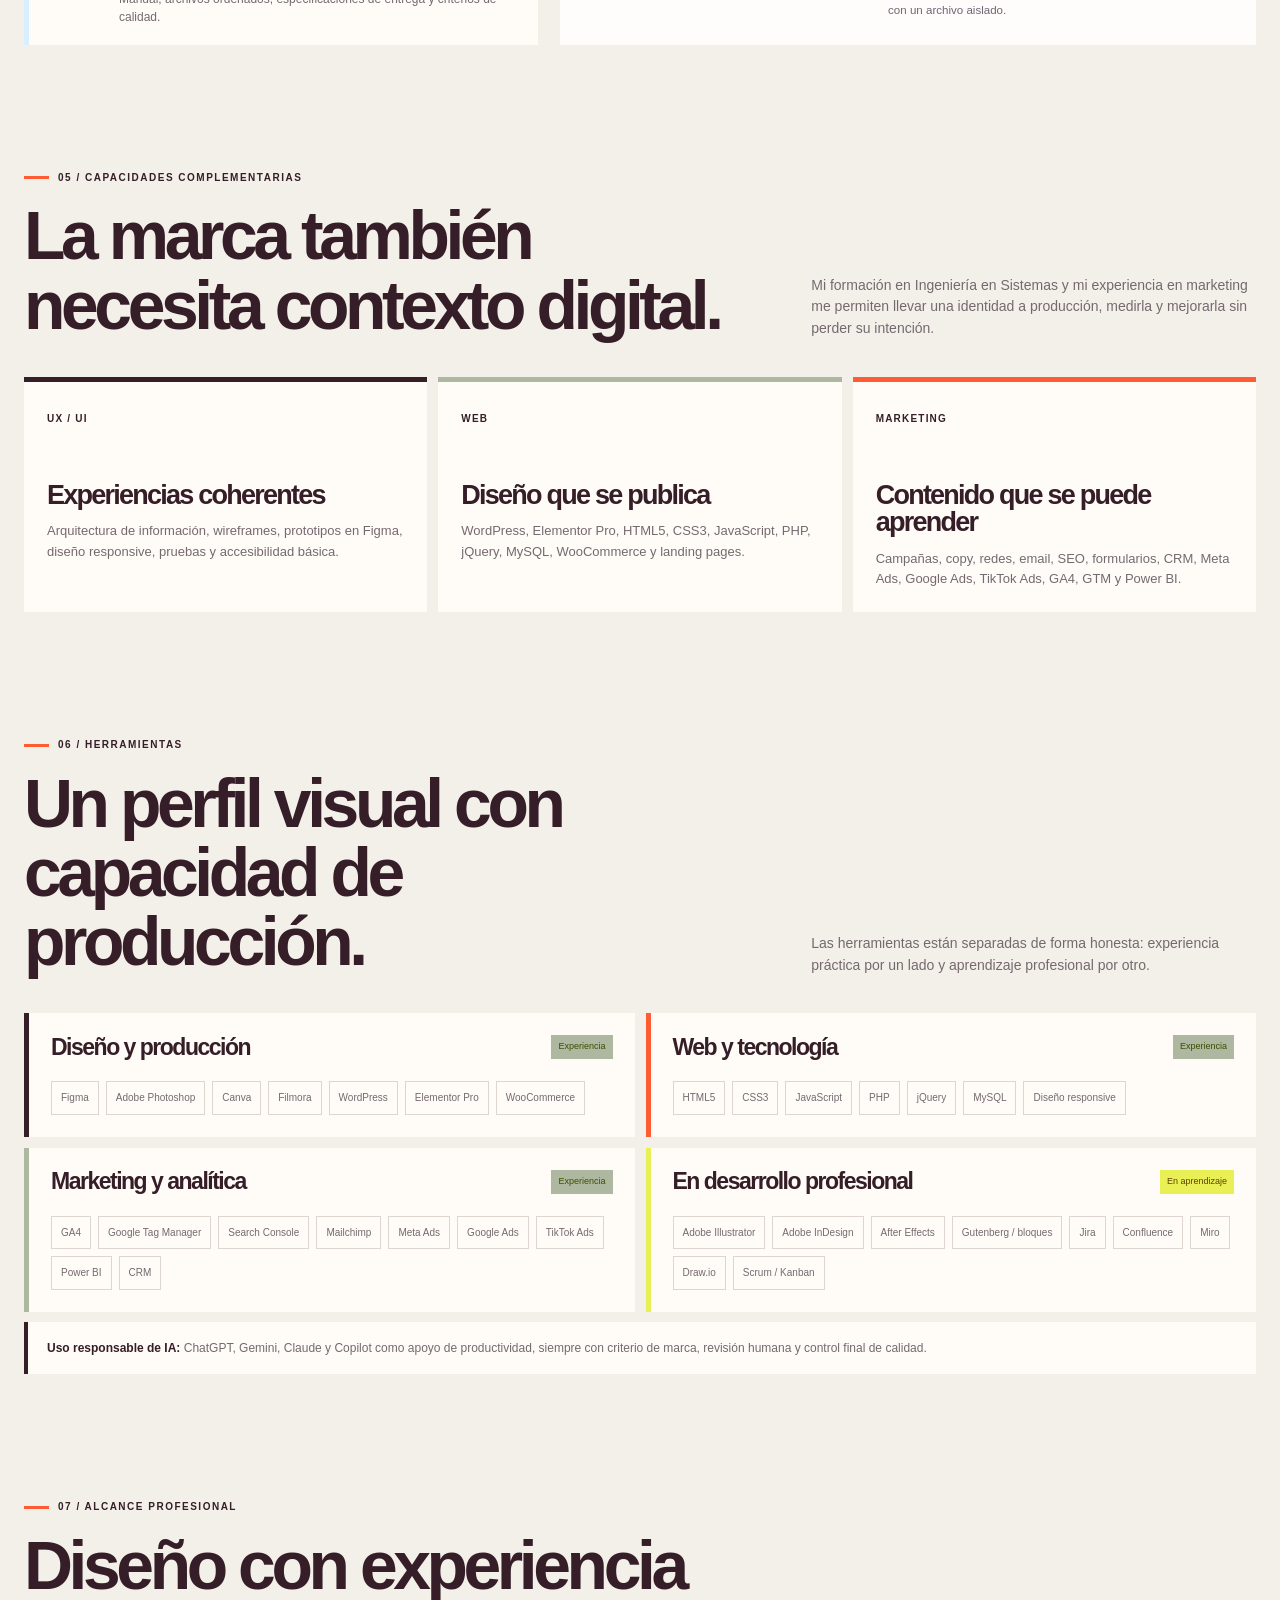
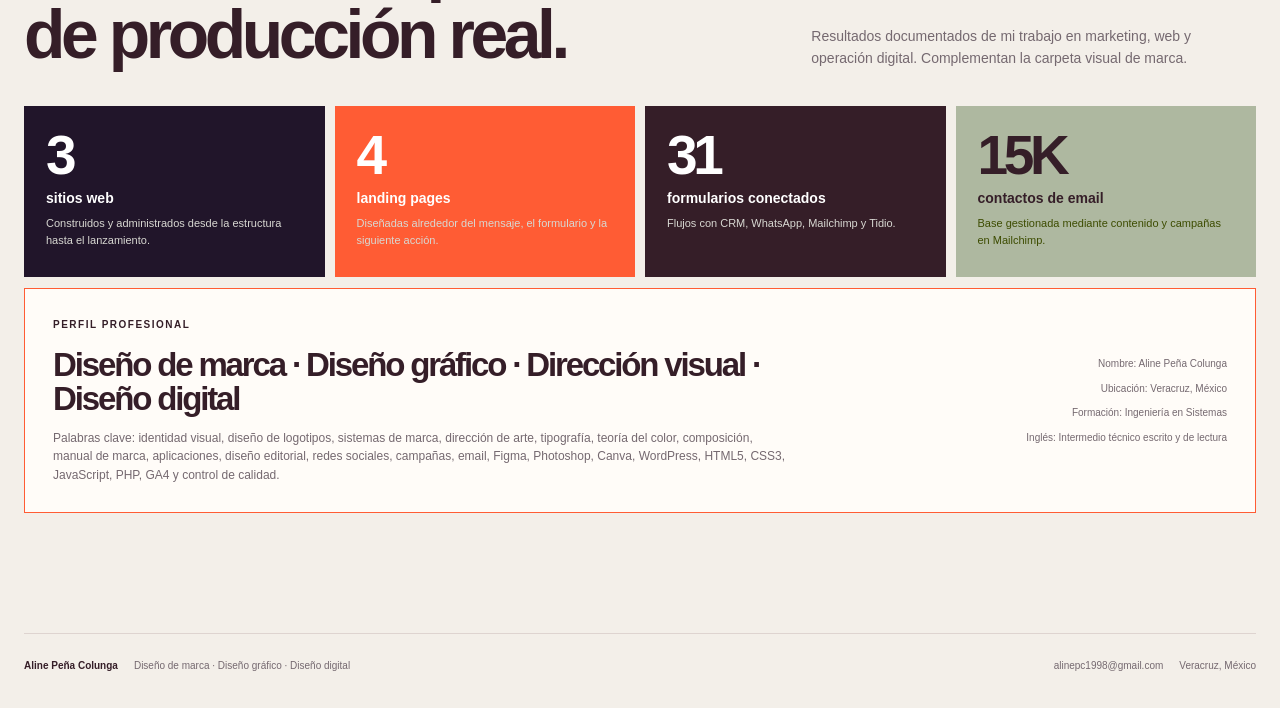
==== commit d993c0eb: "Enfocar navegación en diseño gráfico" ====
--- a/index.html
+++ b/index.html
@@ -13,7 +13,7 @@
     <header class="site-header">
       <a class="brand" href="#top" aria-label="Inicio de Aline Peña Colunga"><span class="brand-mark">AP</span><span><strong>Aline Peña Colunga</strong><small>Diseño de marca · Dirección visual</small></span></a>
       <nav class="main-nav" aria-label="Navegación principal"><a href="#gallery">Galería</a><a href="#professional-work">Portafolio</a><a href="#method">Método</a><a href="#tools">Herramientas</a></nav>
-      <div class="header-actions"><button class="theme-toggle" id="theme-toggle" type="button" aria-label="Cambiar tema" aria-pressed="false"><span class="theme-track" aria-hidden="true"><span class="theme-knob"></span></span><span class="theme-label">Oscuro</span></button><a class="back-link" href="https://alinepc9128.github.io/portafolio-de-trabajo/labs/index.html">Todos los proyectos ↗</a></div>
+      <div class="header-actions"><button class="theme-toggle" id="theme-toggle" type="button" aria-label="Cambiar tema" aria-pressed="false"><span class="theme-track" aria-hidden="true"><span class="theme-knob"></span></span><span class="theme-label">Oscuro</span></button></div>
     </header>
 
     <main id="top">
